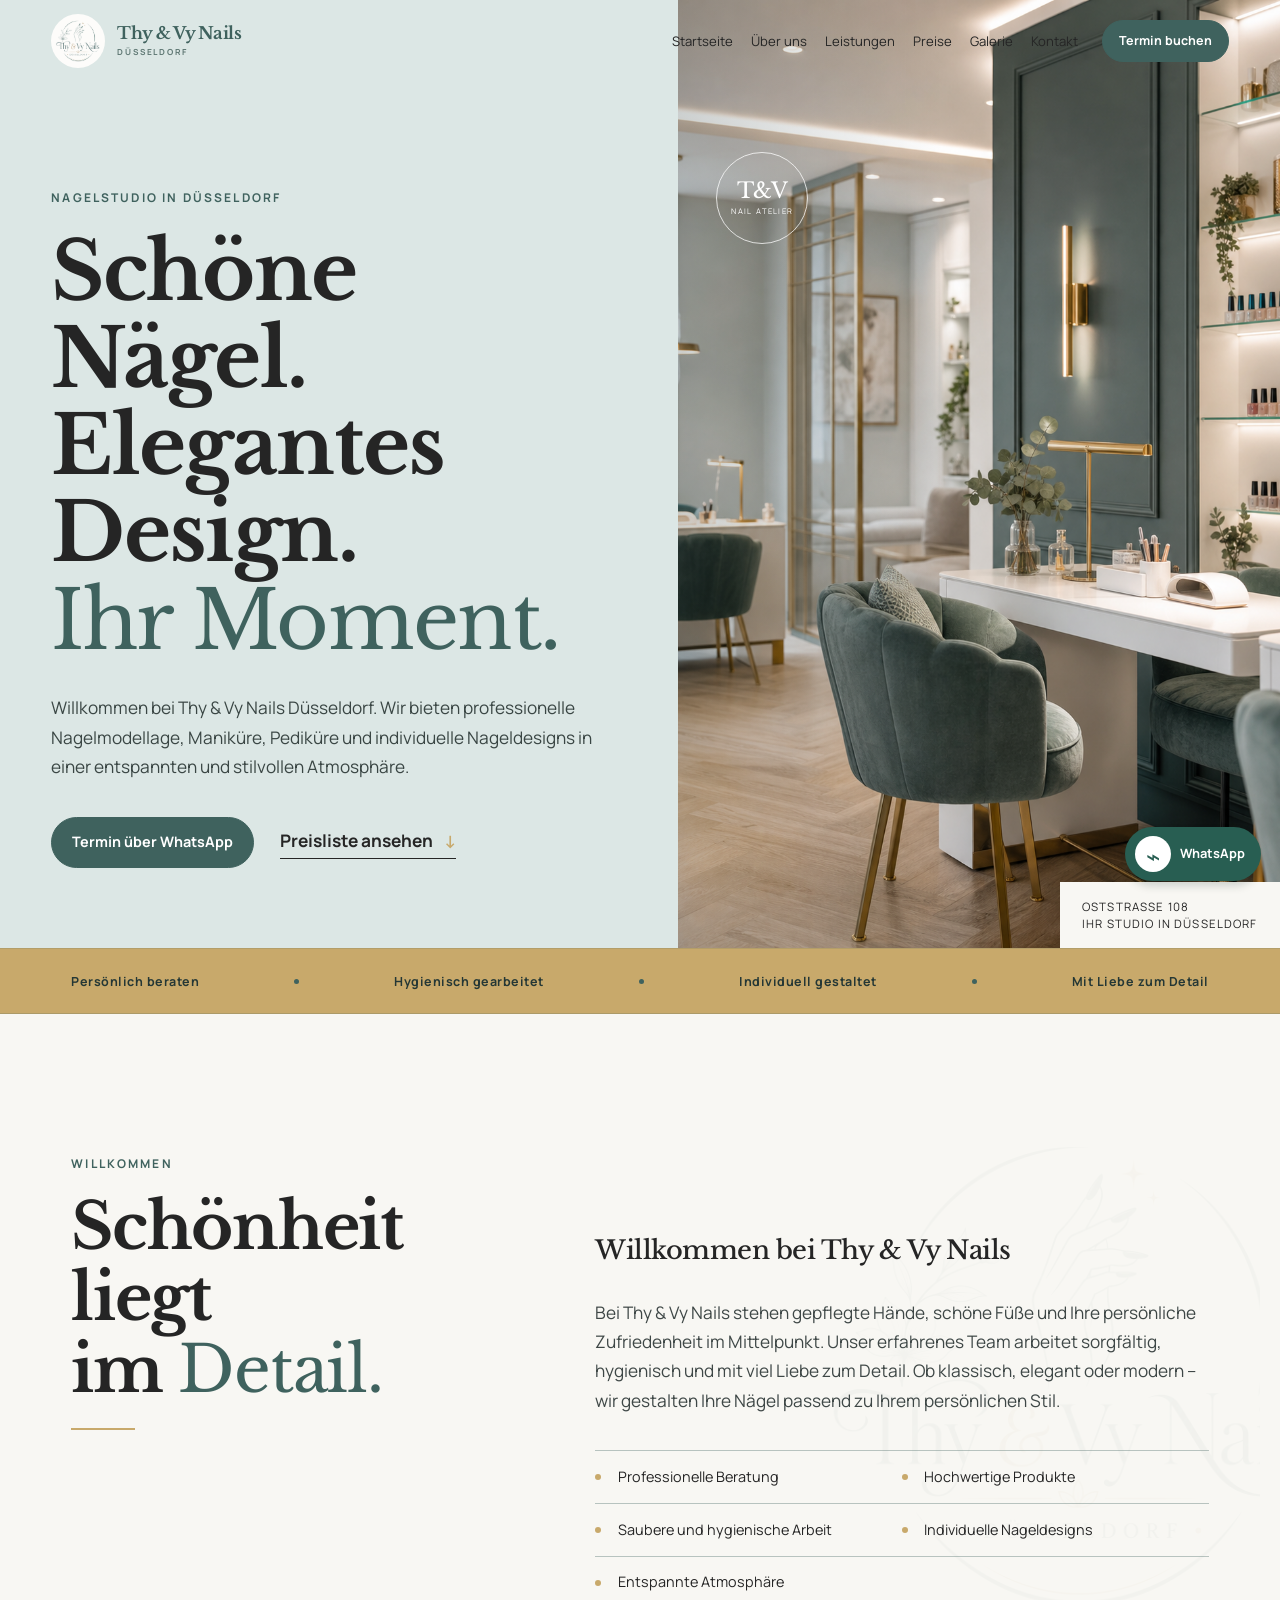
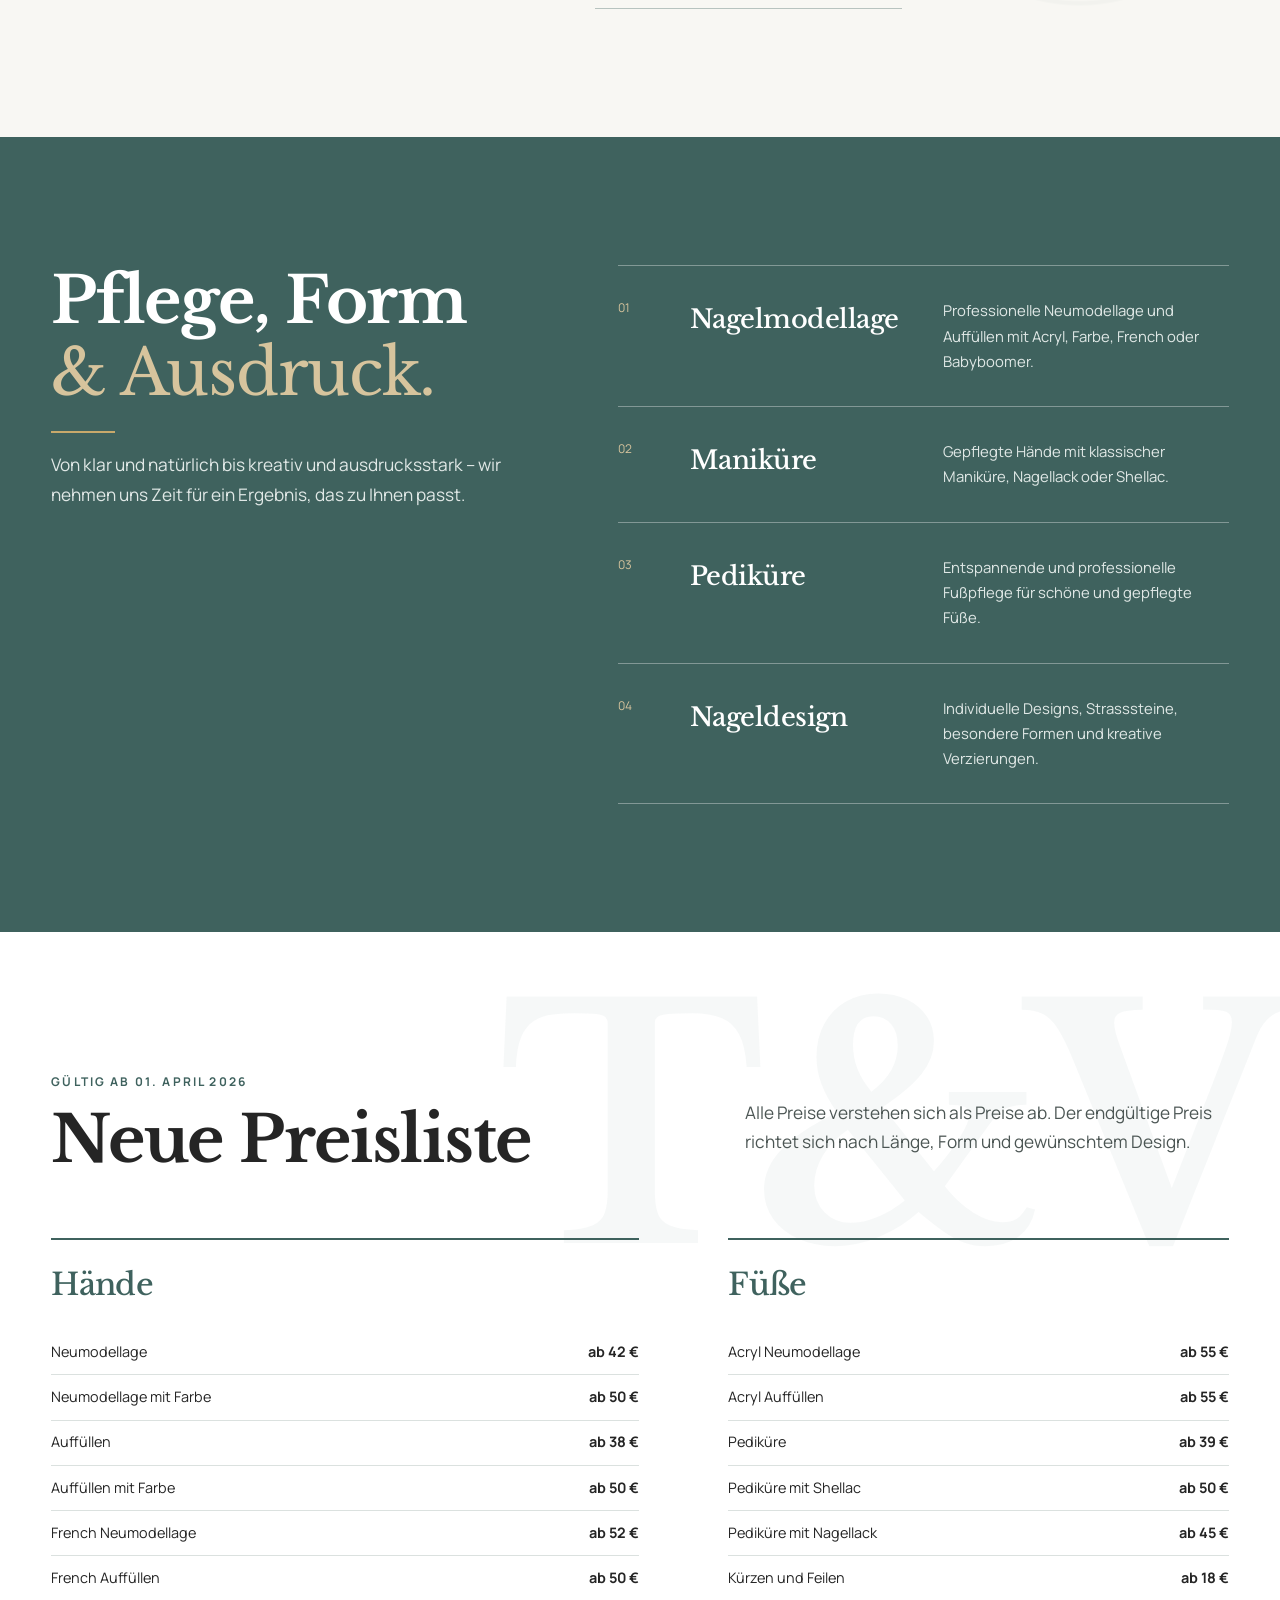
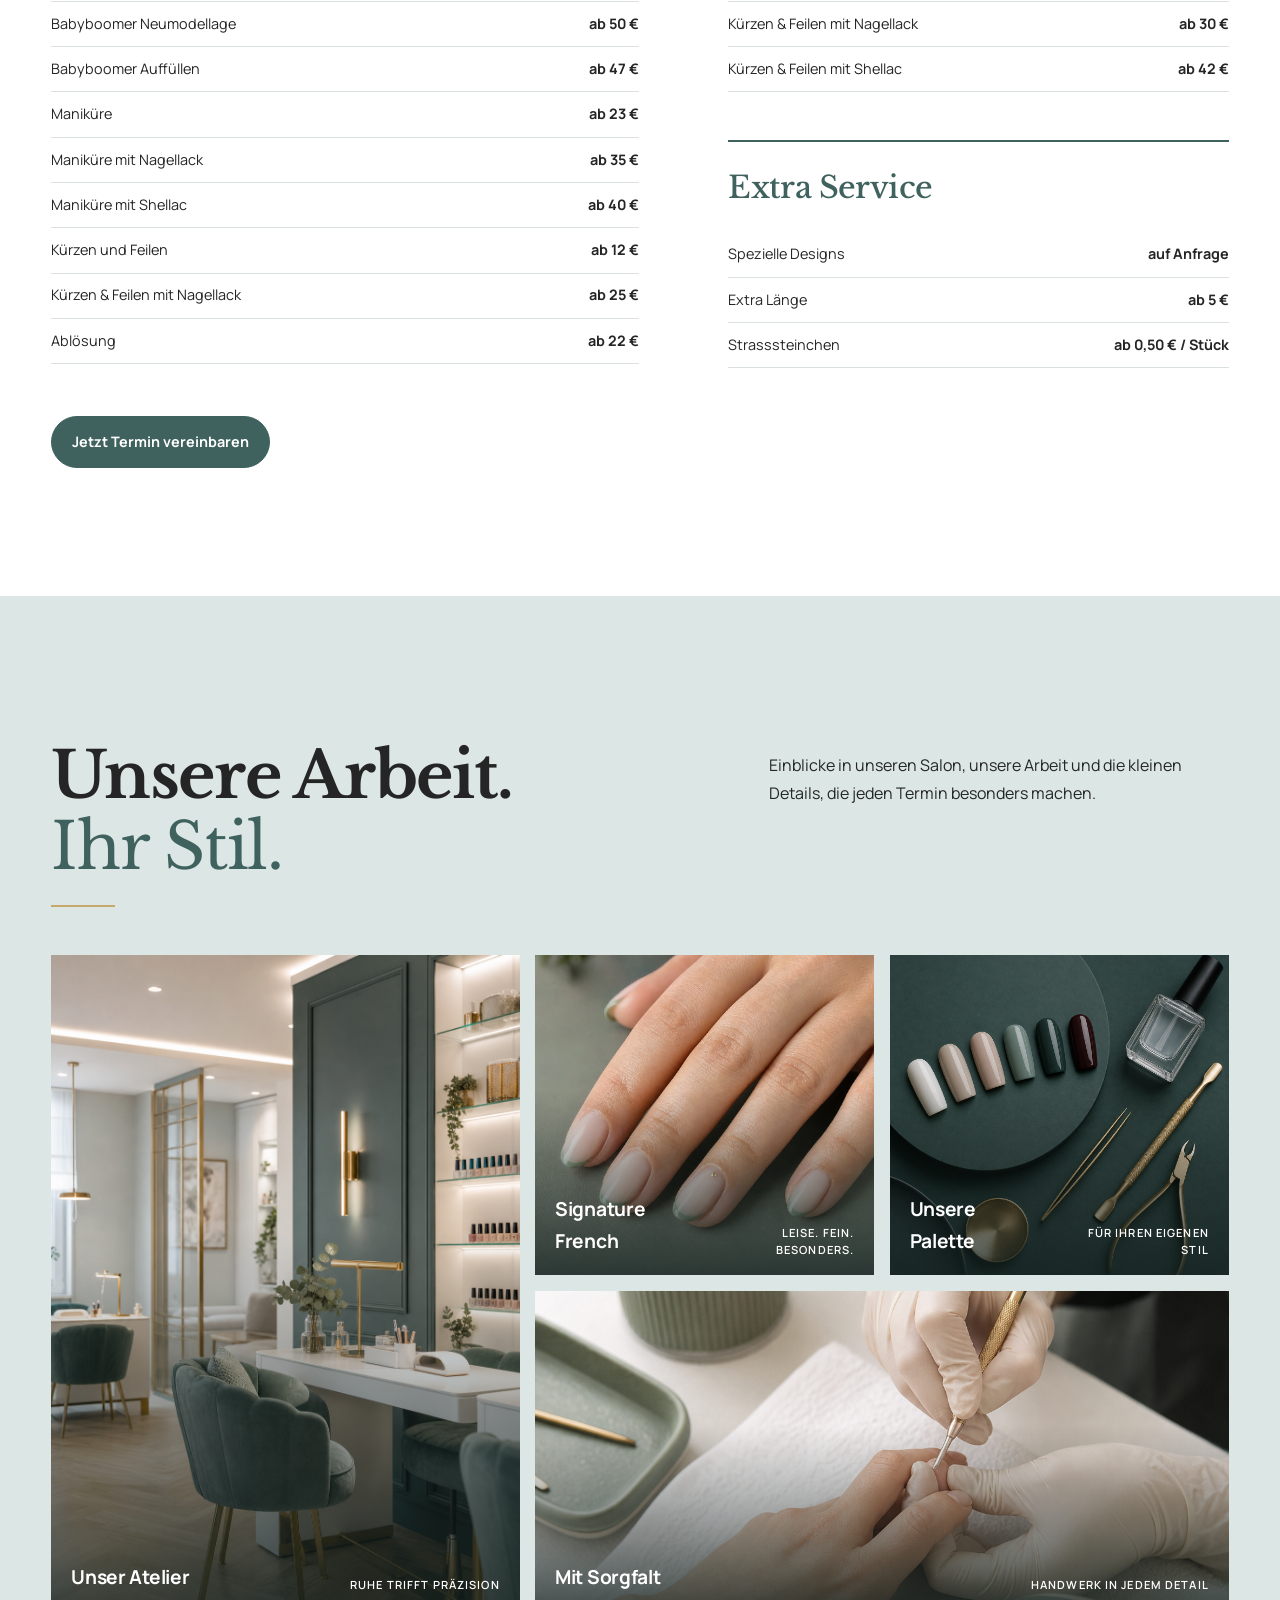
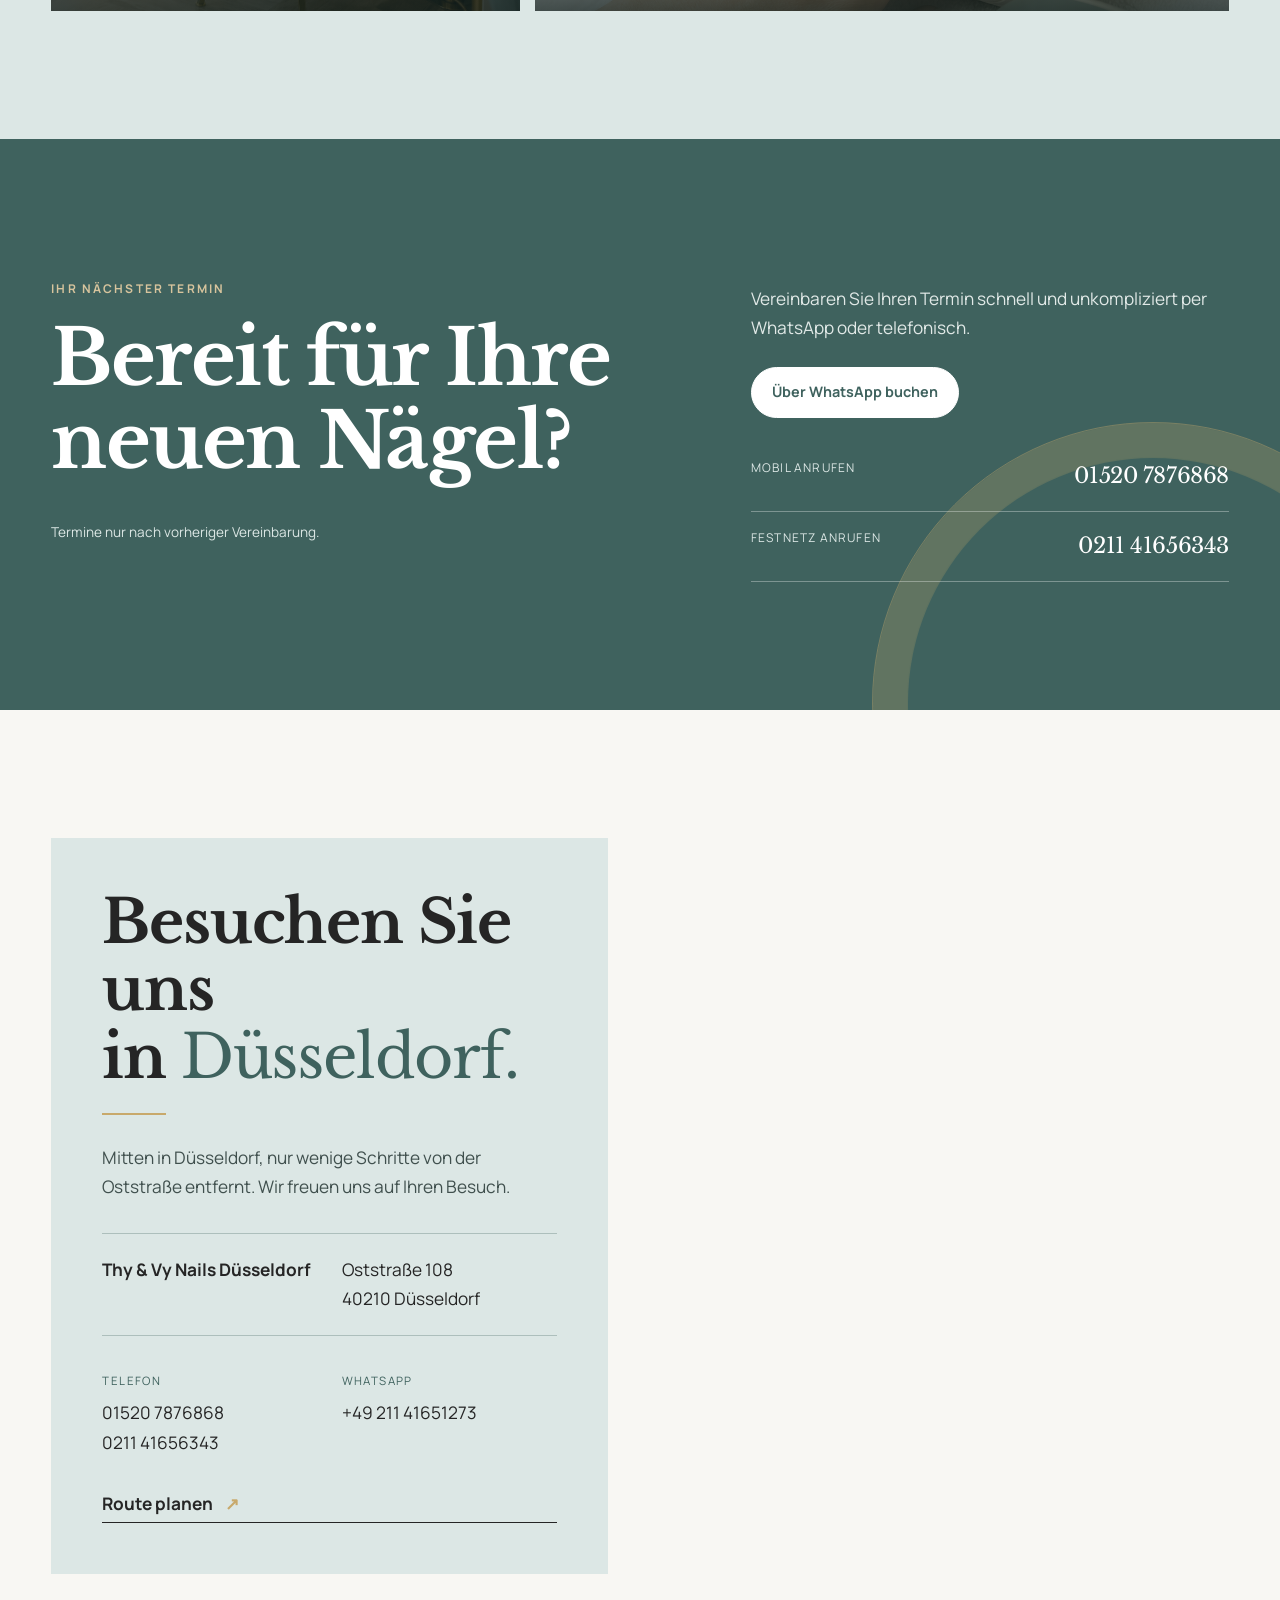
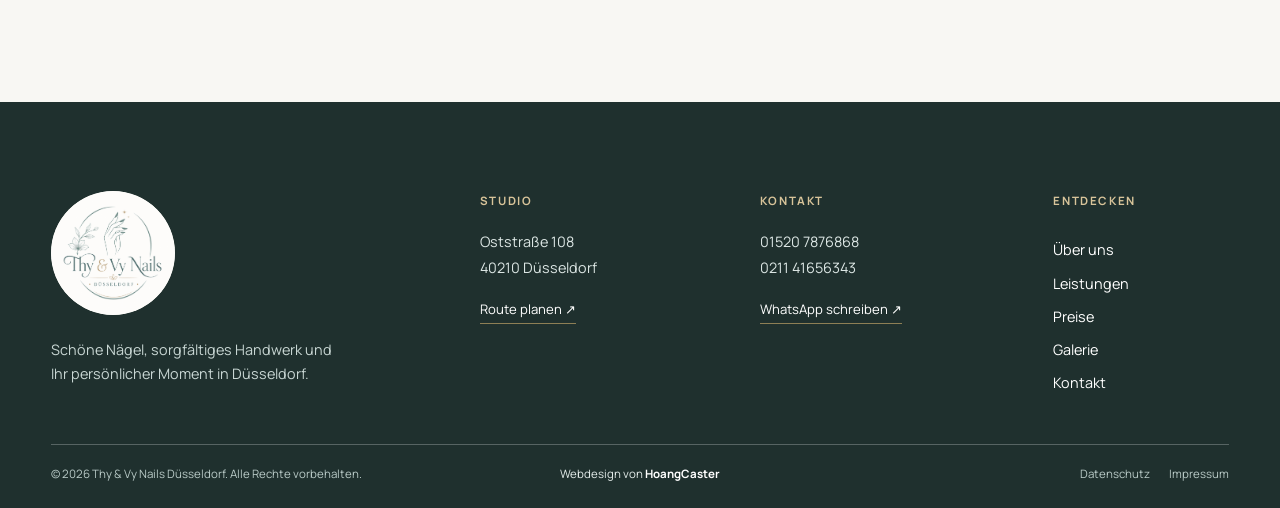
==== index.html @ 25260e06 "upload" ====
<!doctype html>
<html lang="de">
<head>
  <meta charset="utf-8">
  <meta name="viewport" content="width=device-width, initial-scale=1">
  <title>Thy &amp; Vy Nails Düsseldorf | Nagelstudio in Düsseldorf</title>
  <meta name="description" content="Professionelle Nagelmodellage, Maniküre, Pediküre und individuelles Nageldesign bei Thy & Vy Nails in Düsseldorf. Jetzt Termin vereinbaren.">
  <meta name="theme-color" content="#3F625E">
  <link rel="preconnect" href="https://fonts.googleapis.com">
  <link rel="preconnect" href="https://fonts.gstatic.com" crossorigin>
  <link rel="stylesheet" href="https://fonts.googleapis.com/css2?family=Libre+Baskerville:ital,wght@0,400;0,700;1,400&family=Manrope:wght@400;500;600;700&display=swap">
  <link rel="stylesheet" href="styles.css">
  <script src="script.js" defer></script>
</head>
<body>
  <a class="skip-link" href="#main">Zum Inhalt springen</a>
  <header class="site-header" id="site-header">
    <div class="nav-shell">
      <a class="brand-logo brand-logo-header" href="#startseite" aria-label="Thy und Vy Nails Startseite">
        <img src="logo.png" alt="Thy &amp; Vy Nails Düsseldorf">
        <span class="brand-lockup-copy"><b>Thy &amp; Vy Nails</b><small>Düsseldorf</small></span>
      </a>
      <nav class="desktop-nav" aria-label="Hauptnavigation">
        <a href="#startseite">Startseite</a><a href="#ueber-uns">Über uns</a><a href="#leistungen">Leistungen</a>
        <a href="#preise">Preise</a><a href="#galerie">Galerie</a><a href="#kontakt">Kontakt</a>
      </nav>
      <a class="button button-small header-cta" href="#termin">Termin buchen</a>
      <button class="menu-toggle" type="button" aria-label="Menü öffnen" aria-expanded="false" aria-controls="mobile-menu">
        <span></span><span></span>
      </button>
    </div>
    <nav class="mobile-menu" id="mobile-menu" aria-label="Mobile Navigation">
      <a href="#startseite">Startseite</a><a href="#ueber-uns">Über uns</a><a href="#leistungen">Leistungen</a>
      <a href="#preise">Preise</a><a href="#galerie">Galerie</a><a href="#kontakt">Kontakt</a>
      <a class="button" href="#termin">Termin buchen</a>
    </nav>
  </header>

  <main id="main">
    <section class="hero" id="startseite">
      <div class="hero-copy">
        <p class="hero-note">Nagelstudio in Düsseldorf</p>
        <h1>Schöne Nägel.<br>Elegantes Design.<br><em>Ihr Moment.</em></h1>
        <p class="hero-text">Willkommen bei Thy &amp; Vy Nails Düsseldorf. Wir bieten professionelle Nagelmodellage, Maniküre, Pediküre und individuelle Nageldesigns in einer entspannten und stilvollen Atmosphäre.</p>
        <div class="hero-actions">
          <a class="button" href="https://wa.me/4921141651273?text=Hallo%20Thy%20%26%20Vy%20Nails%2C%20ich%20m%C3%B6chte%20gerne%20einen%20Termin%20vereinbaren." target="_blank" rel="noopener">Termin über WhatsApp</a>
          <a class="text-link" href="#preise">Preisliste ansehen <span aria-hidden="true">↓</span></a>
        </div>
      </div>
      <div class="hero-visual" aria-label="Blick in den Empfangsbereich von Thy und Vy Nails">
        <img src="images/hero-salon.png" alt="Eleganter Salonbereich in Eukalyptusgrün und Champagnergold">
        <p class="image-caption"><span>Oststraße 108</span><span>Ihr Studio in Düsseldorf</span></p>
        <span class="hero-seal" aria-hidden="true">T&amp;V<small>Nail Atelier</small></span>
      </div>
    </section>

    <div class="brand-rail" aria-label="Unsere Qualitätsversprechen">
      <div><span>Persönlich beraten</span><i></i><span>Hygienisch gearbeitet</span><i></i><span>Individuell gestaltet</span><i></i><span>Mit Liebe zum Detail</span></div>
    </div>

    <section class="intro section" id="ueber-uns">
      <img class="intro-mark" src="logo.png" alt="" aria-hidden="true">
      <div class="section-heading reveal">
        <p>Willkommen</p>
        <h2>Schönheit liegt<br>im <em>Detail.</em></h2>
      </div>
      <div class="intro-content reveal">
        <h3>Willkommen bei Thy &amp; Vy Nails</h3>
        <p>Bei Thy &amp; Vy Nails stehen gepflegte Hände, schöne Füße und Ihre persönliche Zufriedenheit im Mittelpunkt. Unser erfahrenes Team arbeitet sorgfältig, hygienisch und mit viel Liebe zum Detail. Ob klassisch, elegant oder modern – wir gestalten Ihre Nägel passend zu Ihrem persönlichen Stil.</p>
        <ul class="benefit-list">
          <li>Professionelle Beratung</li><li>Hochwertige Produkte</li><li>Saubere und hygienische Arbeit</li>
          <li>Individuelle Nageldesigns</li><li>Entspannte Atmosphäre</li>
        </ul>
      </div>
    </section>

    <section class="services section" id="leistungen">
      <div class="services-lead reveal">
        <h2>Pflege, Form<br><em>&amp; Ausdruck.</em></h2>
        <p>Von klar und natürlich bis kreativ und ausdrucksstark – wir nehmen uns Zeit für ein Ergebnis, das zu Ihnen passt.</p>
      </div>
      <div class="service-list">
        <article class="service-row reveal"><span>01</span><h3>Nagelmodellage</h3><p>Professionelle Neumodellage und Auffüllen mit Acryl, Farbe, French oder Babyboomer.</p></article>
        <article class="service-row reveal"><span>02</span><h3>Maniküre</h3><p>Gepflegte Hände mit klassischer Maniküre, Nagellack oder Shellac.</p></article>
        <article class="service-row reveal"><span>03</span><h3>Pediküre</h3><p>Entspannende und professionelle Fußpflege für schöne und gepflegte Füße.</p></article>
        <article class="service-row reveal"><span>04</span><h3>Nageldesign</h3><p>Individuelle Designs, Strasssteine, besondere Formen und kreative Verzierungen.</p></article>
      </div>
    </section>

    <section class="pricing section" id="preise">
      <div class="pricing-head reveal">
        <div><p>Gültig ab 01. April 2026</p><h2>Neue Preisliste</h2></div>
        <p>Alle Preise verstehen sich als Preise ab. Der endgültige Preis richtet sich nach Länge, Form und gewünschtem Design.</p>
      </div>
      <div class="price-layout">
        <div class="price-group reveal">
          <h3>Hände</h3>
          <dl>
            <div><dt>Neumodellage</dt><dd>ab 42 €</dd></div><div><dt>Neumodellage mit Farbe</dt><dd>ab 50 €</dd></div>
            <div><dt>Auffüllen</dt><dd>ab 38 €</dd></div><div><dt>Auffüllen mit Farbe</dt><dd>ab 50 €</dd></div>
            <div><dt>French Neumodellage</dt><dd>ab 52 €</dd></div><div><dt>French Auffüllen</dt><dd>ab 50 €</dd></div>
            <div><dt>Babyboomer Neumodellage</dt><dd>ab 50 €</dd></div><div><dt>Babyboomer Auffüllen</dt><dd>ab 47 €</dd></div>
            <div><dt>Maniküre</dt><dd>ab 23 €</dd></div><div><dt>Maniküre mit Nagellack</dt><dd>ab 35 €</dd></div>
            <div><dt>Maniküre mit Shellac</dt><dd>ab 40 €</dd></div><div><dt>Kürzen und Feilen</dt><dd>ab 12 €</dd></div>
            <div><dt>Kürzen &amp; Feilen mit Nagellack</dt><dd>ab 25 €</dd></div><div><dt>Ablösung</dt><dd>ab 22 €</dd></div>
          </dl>
        </div>
        <div>
          <div class="price-group reveal">
            <h3>Füße</h3>
            <dl>
              <div><dt>Acryl Neumodellage</dt><dd>ab 55 €</dd></div><div><dt>Acryl Auffüllen</dt><dd>ab 55 €</dd></div>
              <div><dt>Pediküre</dt><dd>ab 39 €</dd></div><div><dt>Pediküre mit Shellac</dt><dd>ab 50 €</dd></div>
              <div><dt>Pediküre mit Nagellack</dt><dd>ab 45 €</dd></div><div><dt>Kürzen und Feilen</dt><dd>ab 18 €</dd></div>
              <div><dt>Kürzen &amp; Feilen mit Nagellack</dt><dd>ab 30 €</dd></div><div><dt>Kürzen &amp; Feilen mit Shellac</dt><dd>ab 42 €</dd></div>
            </dl>
          </div>
          <div class="price-group extra reveal">
            <h3>Extra Service</h3>
            <dl><div><dt>Spezielle Designs</dt><dd>auf Anfrage</dd></div><div><dt>Extra Länge</dt><dd>ab 5 €</dd></div><div><dt>Strasssteinchen</dt><dd>ab 0,50 € / Stück</dd></div></dl>
          </div>
        </div>
      </div>
      <a class="button pricing-button" href="#termin">Jetzt Termin vereinbaren</a>
    </section>

    <section class="gallery section" id="galerie">
      <div class="gallery-head reveal"><h2>Unsere Arbeit.<br><em>Ihr Stil.</em></h2><p>Einblicke in unseren Salon, unsere Arbeit und die kleinen Details, die jeden Termin besonders machen.</p></div>
      <div class="gallery-grid">
        <button class="gallery-item gallery-interior tall reveal" data-src="images/hero-salon.png"><img src="images/hero-salon.png" alt="Boutique-Interieur des Nagelstudios" loading="lazy"><span><b>Unser Atelier</b><small>Ruhe trifft Präzision</small></span></button>
        <button class="gallery-item gallery-detail reveal" data-src="images/nails-eucalyptus.png"><img src="images/nails-eucalyptus.png" alt="Milchige Maniküre mit feinen Eukalyptus-French-Spitzen" loading="lazy"><span><b>Signature French</b><small>Leise. Fein. Besonders.</small></span></button>
        <button class="gallery-item wide gallery-process reveal" data-src="images/manicure-process.png"><img src="images/manicure-process.png" alt="Professionelle und hygienische Maniküre im Studio" loading="lazy"><span><b>Mit Sorgfalt</b><small>Handwerk in jedem Detail</small></span></button>
        <button class="gallery-item gallery-still reveal" data-src="images/polish-still-life.png"><img src="images/polish-still-life.png" alt="Kuratierte Farbmuster und Manikürewerkzeuge in Eukalyptus und Gold" loading="lazy"><span><b>Unsere Palette</b><small>Für Ihren eigenen Stil</small></span></button>
      </div>
    </section>

    <section class="booking section" id="termin">
      <div class="booking-copy reveal"><p>Ihr nächster Termin</p><h2>Bereit für Ihre<br>neuen Nägel?</h2><span>Termine nur nach vorheriger Vereinbarung.</span></div>
      <div class="booking-actions reveal">
        <p>Vereinbaren Sie Ihren Termin schnell und unkompliziert per WhatsApp oder telefonisch.</p>
        <a class="button button-light" href="https://wa.me/4921141651273?text=Hallo%20Thy%20%26%20Vy%20Nails%2C%20ich%20m%C3%B6chte%20gerne%20einen%20Termin%20vereinbaren." target="_blank" rel="noopener">Über WhatsApp buchen</a>
        <a class="booking-phone" href="tel:+4915207876868"><span>Mobil anrufen</span>01520 7876868</a>
        <a class="booking-phone" href="tel:+4921141656343"><span>Festnetz anrufen</span>0211 41656343</a>
      </div>
    </section>

    <section class="contact section" id="kontakt">
      <div class="contact-info reveal">
        <h2>Besuchen Sie uns<br>in <em>Düsseldorf.</em></h2>
        <p class="contact-intro">Mitten in Düsseldorf, nur wenige Schritte von der Oststraße entfernt. Wir freuen uns auf Ihren Besuch.</p>
        <address>
          <strong>Thy &amp; Vy Nails Düsseldorf</strong>
          <a href="https://www.google.com/maps/search/?api=1&amp;query=Oststra%C3%9Fe+108%2C+40210+D%C3%BCsseldorf" target="_blank" rel="noopener">Oststraße 108<br>40210 Düsseldorf</a>
        </address>
        <div class="contact-lines">
          <p><span>Telefon</span><a href="tel:+4915207876868">01520 7876868</a><a href="tel:+4921141656343">0211 41656343</a></p>
          <p><span>WhatsApp</span><a href="https://wa.me/4921141651273" target="_blank" rel="noopener">+49 211 41651273</a></p>
        </div>
        <a class="text-link" href="https://www.google.com/maps/dir/?api=1&amp;destination=Oststra%C3%9Fe+108%2C+40210+D%C3%BCsseldorf" target="_blank" rel="noopener">Route planen <span aria-hidden="true">↗</span></a>
      </div>
      <div class="map reveal">
        <iframe title="Google Maps – Thy &amp; Vy Nails Düsseldorf" src="https://www.google.com/maps?q=Oststra%C3%9Fe%20108%2C%2040210%20D%C3%BCsseldorf&amp;output=embed" loading="lazy" referrerpolicy="no-referrer-when-downgrade"></iframe>
      </div>
    </section>
  </main>

  <footer>
    <div class="footer-main">
      <div class="footer-brand">
        <a class="brand-logo brand-logo-footer" href="#startseite" aria-label="Thy und Vy Nails Startseite"><img src="logo.png" alt="Thy &amp; Vy Nails Düsseldorf"></a>
        <p>Schöne Nägel, sorgfältiges Handwerk und Ihr persönlicher Moment in Düsseldorf.</p>
      </div>
      <div class="footer-block">
        <h3>Studio</h3>
        <p><a href="https://www.google.com/maps/search/?api=1&amp;query=Oststra%C3%9Fe+108%2C+40210+D%C3%BCsseldorf" target="_blank" rel="noopener">Oststraße 108<br>40210 Düsseldorf</a></p>
        <a class="footer-inline-link" href="https://www.google.com/maps/dir/?api=1&amp;destination=Oststra%C3%9Fe+108%2C+40210+D%C3%BCsseldorf" target="_blank" rel="noopener">Route planen ↗</a>
      </div>
      <div class="footer-block">
        <h3>Kontakt</h3>
        <p><a href="tel:+4915207876868">01520 7876868</a><br><a href="tel:+4921141656343">0211 41656343</a></p>
        <a class="footer-inline-link" href="https://wa.me/4921141651273" target="_blank" rel="noopener">WhatsApp schreiben ↗</a>
      </div>
      <nav class="footer-block" aria-label="Fußnavigation"><h3>Entdecken</h3><a href="#ueber-uns">Über uns</a><a href="#leistungen">Leistungen</a><a href="#preise">Preise</a><a href="#galerie">Galerie</a><a href="#kontakt">Kontakt</a></nav>
    </div>
    <div class="footer-legal">
      <p>© 2026 Thy &amp; Vy Nails Düsseldorf. Alle Rechte vorbehalten.</p>
      <p class="footer-credit">Webdesign von <strong>HoangCaster</strong></p>
      <p><a href="datenschutz.html">Datenschutz</a><a href="impressum.html">Impressum</a></p>
    </div>
  </footer>

  <a class="whatsapp-float" href="https://wa.me/4921141651273?text=Hallo%20Thy%20%26%20Vy%20Nails%2C%20ich%20m%C3%B6chte%20gerne%20einen%20Termin%20vereinbaren." target="_blank" rel="noopener" aria-label="Termin über WhatsApp vereinbaren">
    <span aria-hidden="true">⌁</span><b>WhatsApp</b>
  </a>
  <dialog class="lightbox" aria-label="Galeriebild">
    <button class="lightbox-close" type="button" aria-label="Galerie schließen">×</button>
    <div class="lightbox-frame"><img src="images/hero-salon.png" alt="Vergrößerte Galerieansicht"></div>
  </dialog>
</body>
</html>
---- styles.css ----
:root{--green:#6f8f8b;--deep:#3f625e;--pale:#dce7e5;--canvas:#f8f7f3;--ink:#252525;--gold:#c8a96b;--white:#fff;--serif:"Libre Baskerville",Georgia,serif;--sans:"Manrope",Arial,sans-serif;--max:1240px;--pad:clamp(1.25rem,4vw,4rem);--section:clamp(5rem,10vw,9rem);--ease:cubic-bezier(.22,1,.36,1)}
*{box-sizing:border-box}html{scroll-behavior:smooth;scroll-padding-top:92px}body{margin:0;background:var(--canvas);color:var(--ink);font-family:var(--sans);font-size:clamp(1rem,.3vw + .92rem,1.08rem);line-height:1.7}body.menu-open{overflow:hidden}a{color:inherit;text-decoration:none}img{display:block;max-width:100%}button{font:inherit;color:inherit}.skip-link{position:fixed;top:.5rem;left:.5rem;z-index:100;background:var(--ink);color:#fff;padding:.75rem 1rem;transform:translateY(-150%)}.skip-link:focus{transform:none}.site-header{position:fixed;inset:0 0 auto;z-index:30;transition:background .3s var(--ease),box-shadow .3s}.site-header.scrolled,.site-header.open{background:rgba(248,247,243,.96);box-shadow:0 4px 8px rgba(37,37,37,.07)}.nav-shell{height:82px;max-width:calc(var(--max) + var(--pad)*2);margin:auto;padding:0 var(--pad);display:flex;align-items:center;gap:1.5rem}.wordmark{display:inline-flex;flex-direction:column;line-height:1;min-width:max-content}.wordmark span{font-family:var(--serif);font-size:1.45rem;font-weight:500;letter-spacing:-.03em}.wordmark small{text-align:center;margin-top:.35rem;text-transform:uppercase;letter-spacing:.24em;font-size:.54rem}.desktop-nav{margin-left:auto;display:flex;align-items:center;gap:clamp(.8rem,1.4vw,1.5rem);font-size:.82rem}.desktop-nav a{position:relative}.desktop-nav a:after{content:"";position:absolute;left:0;right:100%;bottom:-.35rem;height:1px;background:var(--deep);transition:right .3s var(--ease)}.desktop-nav a:hover:after,.desktop-nav a:focus-visible:after{right:0}.button{min-height:48px;padding:.78rem 1.25rem;display:inline-flex;align-items:center;justify-content:center;border:1px solid var(--deep);border-radius:999px;background:var(--deep);color:#fff;font-weight:700;font-size:.9rem;transition:transform .25s var(--ease),background .25s,color .25s}.button:hover{transform:translateY(-2px);background:#31504d}.button-small{min-height:42px;padding:.58rem 1rem;font-size:.78rem}.menu-toggle,.mobile-menu{display:none}.hero{min-height:100dvh;display:grid;grid-template-columns:minmax(0,1.02fr) minmax(380px,.98fr);padding-left:max(var(--pad),calc((100vw - var(--max))/2));background:var(--pale)}.hero-copy{padding:clamp(8rem,14vw,11rem) var(--pad) 5rem 0;align-self:center}.hero-note,.section-heading>p,.pricing-head>div>p,.booking-copy>p{font-size:.75rem;text-transform:uppercase;letter-spacing:.18em;font-weight:700;color:var(--deep)}h1,h2{font-family:var(--serif);font-weight:500;line-height:.98;letter-spacing:-.035em;text-wrap:balance}h1{font-size:clamp(3.1rem,6.3vw,5.8rem);margin:1.3rem 0 1.8rem}em{color:var(--deep);font-weight:400}.hero-text{max-width:58ch;color:#3a4644}.hero-actions{display:flex;align-items:center;gap:1.6rem;margin-top:2.2rem;flex-wrap:wrap}.text-link{display:inline-flex;align-items:center;gap:.7rem;font-weight:700;border-bottom:1px solid currentColor;padding-bottom:.2rem}.text-link span{color:var(--gold)}.hero-visual{position:relative;overflow:hidden;min-height:100dvh;background:var(--green)}.hero-visual>img{position:absolute;width:100%;height:205%;top:-50%;object-fit:cover;object-position:50% 51%}.hero-visual:after{content:"";position:absolute;inset:0;background:linear-gradient(90deg,rgba(63,98,94,.16),transparent 40%)}.image-caption{position:absolute;z-index:2;right:0;bottom:0;margin:0;background:var(--canvas);padding:1rem 1.4rem;font-size:.72rem;line-height:1.5;text-transform:uppercase;letter-spacing:.1em}.image-caption span{display:block}.section{padding:var(--section) var(--pad)}.intro,.services,.pricing>*,.gallery>*,.contact>*{max-width:var(--max);margin-left:auto;margin-right:auto}.intro{display:grid;grid-template-columns:.8fr 1.2fr;gap:clamp(3rem,9vw,9rem)}.section-heading h2,.services h2,.gallery h2,.contact h2{font-size:clamp(2.6rem,5vw,4.8rem);margin:1rem 0 0}.intro-content{padding-top:3.8rem;max-width:670px}.intro-content h3{font-family:var(--serif);font-weight:500;font-size:1.6rem}.intro-content>p{max-width:62ch;color:#3e4746}.benefit-list{list-style:none;padding:0;margin:2.2rem 0 0;display:grid;grid-template-columns:1fr 1fr;border-top:1px solid rgba(63,98,94,.35)}.benefit-list li{padding:.85rem .5rem .85rem 1.4rem;border-bottom:1px solid rgba(63,98,94,.35);position:relative;font-size:.9rem}.benefit-list li:before{content:"";width:6px;height:6px;border-radius:50%;background:var(--gold);position:absolute;left:0;top:1.45rem}.services{max-width:none;background:var(--deep);color:#fff;display:grid;grid-template-columns:.85fr 1.15fr;gap:clamp(3rem,9vw,10rem);padding-left:max(var(--pad),calc((100vw - var(--max))/2));padding-right:max(var(--pad),calc((100vw - var(--max))/2))}.services-lead{position:sticky;top:130px;align-self:start}.services h2{margin-top:0}.services h2 em{color:#d7c49d}.services-lead p{max-width:42ch;color:#e0e8e6}.service-list{border-top:1px solid rgba(255,255,255,.35)}.service-row{display:grid;grid-template-columns:3rem .8fr 1fr;gap:1.5rem;padding:2rem 0;border-bottom:1px solid rgba(255,255,255,.35);align-items:start}.service-row>span{color:#d7c49d;font-size:.75rem}.service-row h3{font-family:var(--serif);font-weight:500;font-size:1.6rem;margin:0}.service-row p{margin:0;color:#e0e8e6;font-size:.93rem}.pricing{background:#fff}.pricing-head{display:grid;grid-template-columns:1fr .75fr;gap:3rem;align-items:end;margin-bottom:4rem}.pricing-head h2{font-size:clamp(2.6rem,5vw,4.8rem);margin:.5rem 0 0}.pricing-head>p{color:#4c5654;max-width:54ch}.price-layout{display:grid;grid-template-columns:1.08fr .92fr;gap:clamp(2rem,7vw,7rem)}.price-group{border-top:2px solid var(--deep);padding-top:1rem}.price-group h3{font-family:var(--serif);font-size:1.9rem;font-weight:500;margin:.2rem 0 1.2rem;color:var(--deep)}.price-group dl{margin:0}.price-group dl div{display:flex;justify-content:space-between;gap:1rem;padding:.62rem 0;border-bottom:1px solid #dbe1df}.price-group dt{font-size:.9rem}.price-group dd{margin:0;white-space:nowrap;font-weight:700;font-size:.9rem}.price-group.extra{margin-top:3rem}.pricing-button{margin-top:3rem}.gallery{background:var(--pale)}.gallery-head{display:flex;justify-content:space-between;gap:2rem;align-items:end;margin-bottom:3rem}.gallery-head p{max-width:46ch}.gallery-grid{display:grid;grid-template-columns:1.2fr .8fr .8fr;grid-template-rows:340px 300px;gap:1rem}.gallery-item{border:0;padding:0;overflow:hidden;background:var(--green);cursor:zoom-in}.gallery-item img{width:100%;height:100%;object-fit:cover;transition:transform .7s var(--ease)}.gallery-item:hover img{transform:scale(1.035)}.gallery-item.tall{grid-row:span 2}.gallery-item.wide{grid-column:span 2}.gallery-item.salon-photo img{height:205%;transform:translateY(-50%);object-position:50% 51%}.gallery-item.salon-photo:hover img{transform:translateY(-50%) scale(1.035)}.booking{max-width:none;background:var(--deep);color:#fff;display:grid;grid-template-columns:1.1fr .9fr;gap:clamp(3rem,9vw,10rem);padding-left:max(var(--pad),calc((100vw - var(--max))/2));padding-right:max(var(--pad),calc((100vw - var(--max))/2))}.booking h2{font-size:clamp(3rem,6vw,5.8rem);margin:1.2rem 0 2rem}.booking-copy>p{color:#d7c49d}.booking-copy>span{font-size:.85rem;color:#dce7e5}.booking-actions{align-self:center;display:flex;flex-direction:column;align-items:flex-start}.booking-actions>p{max-width:44ch;margin-bottom:1.5rem;color:#e1e9e7}.button-light{background:#fff;color:var(--deep);border-color:#fff;margin-bottom:1.5rem}.button-light:hover{background:var(--pale)}.booking-phone{width:100%;display:flex;justify-content:space-between;padding:1rem 0;border-bottom:1px solid rgba(255,255,255,.32);font-family:var(--serif);font-size:1.35rem}.booking-phone span{font-family:var(--sans);font-size:.75rem;text-transform:uppercase;letter-spacing:.1em;color:#dce7e5}.contact{display:grid;grid-template-columns:.85fr 1.15fr;gap:clamp(3rem,7vw,7rem);background:var(--canvas)}.contact-info address{font-style:normal;margin:2.5rem 0}.contact-info address strong,.contact-info address a{display:block}.contact-info address a{margin-top:.7rem}.contact-lines{display:grid;grid-template-columns:1fr 1fr;gap:1.5rem;margin:2rem 0}.contact-lines p{display:flex;flex-direction:column;margin:0}.contact-lines span{font-size:.72rem;text-transform:uppercase;letter-spacing:.12em;color:var(--deep);margin-bottom:.5rem}.map{min-height:580px}.map iframe{width:100%;height:100%;border:0;filter:saturate(.65) contrast(.95)}footer{background:#1f302e;color:#fff;padding:4rem var(--pad) 1.5rem}.footer-main,.footer-legal{max-width:var(--max);margin:auto}.footer-main{display:grid;grid-template-columns:1.3fr .8fr .8fr .7fr;gap:2rem;align-items:start}.footer-main p{margin:0;color:#dbe5e3;font-size:.9rem}.footer-main nav{display:flex;flex-direction:column;gap:.4rem;font-size:.9rem}.footer-legal{margin-top:4rem;padding-top:1.2rem;border-top:1px solid rgba(255,255,255,.25);display:flex;justify-content:space-between;gap:1rem;font-size:.72rem;color:#b9cac7}.footer-legal p{margin:0}.footer-legal a{margin-left:1.2rem}.whatsapp-float{position:fixed;right:1.2rem;bottom:1.2rem;z-index:20;min-height:50px;padding:.55rem 1rem .55rem .65rem;border-radius:999px;background:#285e52;color:white;display:flex;align-items:center;gap:.55rem;box-shadow:0 5px 8px rgba(18,46,40,.18);font-size:.8rem}.whatsapp-float span{width:36px;height:36px;background:white;color:#285e52;border-radius:50%;display:grid;place-items:center;font-size:1.5rem}.lightbox{width:min(92vw,1100px);height:min(88vh,800px);padding:0;border:0;background:#13201f}.lightbox::backdrop{background:rgba(20,30,29,.88)}.lightbox-frame{width:100%;height:100%;overflow:hidden}.lightbox img{width:100%;height:100%;object-fit:contain}.lightbox img.salon-expanded{height:205%;transform:translateY(-50%);object-position:center}.lightbox-close{position:absolute;right:.8rem;top:.8rem;z-index:2;width:44px;height:44px;border-radius:50%;border:0;background:#fff;cursor:pointer;font-size:1.6rem}.reveal{transition:transform .7s var(--ease),opacity .7s var(--ease)}.js .reveal:not(.in-view){opacity:.01;transform:translateY(24px)}:focus-visible{outline:3px solid var(--gold);outline-offset:4px}
@media(max-width:980px){.desktop-nav,.header-cta{display:none}.menu-toggle{display:grid;margin-left:auto;width:46px;height:46px;border:0;background:transparent;place-content:center;gap:6px}.menu-toggle span{width:25px;height:1px;background:var(--ink);transition:.3s}.site-header.open .menu-toggle span:first-child{transform:translateY(3.5px) rotate(45deg)}.site-header.open .menu-toggle span:last-child{transform:translateY(-3.5px) rotate(-45deg)}.mobile-menu{display:flex;position:fixed;inset:82px 0 auto;background:var(--canvas);padding:1rem var(--pad) 2rem;flex-direction:column;transform:translateY(-130%);transition:transform .4s var(--ease);z-index:-1}.site-header.open .mobile-menu{transform:none}.mobile-menu>a:not(.button){padding:.75rem 0;border-bottom:1px solid #d6dfdd}.mobile-menu .button{margin-top:1rem}.hero{grid-template-columns:1fr;padding-left:var(--pad);padding-right:var(--pad);padding-bottom:var(--pad)}.hero-copy{padding:8.5rem 0 3rem}.hero-visual{min-height:56vh}.intro,.services,.booking,.contact{grid-template-columns:1fr}.services-lead{position:static}.pricing-head{grid-template-columns:1fr}.gallery-grid{grid-template-columns:1fr 1fr;grid-template-rows:380px 260px}.gallery-item.wide{grid-column:auto}.gallery-item.tall{grid-row:span 2}.contact-info{padding-bottom:0}.map{min-height:450px}.footer-main{grid-template-columns:1fr 1fr}.price-layout{gap:3rem}}
@media(max-width:680px){.nav-shell{height:72px}.mobile-menu{inset:72px 0 auto}.hero-actions{align-items:flex-start;flex-direction:column}.hero-visual{min-height:460px}.hero-visual>img{height:205%;top:-50%}.intro-content{padding-top:0}.benefit-list{grid-template-columns:1fr}.service-row{grid-template-columns:2rem 1fr;gap:.8rem}.service-row p{grid-column:2}.price-layout{grid-template-columns:1fr}.pricing-head{margin-bottom:2.5rem}.gallery-head{display:block}.gallery-grid{grid-template-columns:1fr;grid-template-rows:none}.gallery-item,.gallery-item.tall,.gallery-item.wide{height:320px;grid-row:auto;grid-column:auto}.gallery-item.salon-photo{height:440px}.booking-phone{font-size:1.15rem}.contact-lines{grid-template-columns:1fr}.map{min-height:350px}.footer-main{grid-template-columns:1fr}.footer-legal{display:block}.footer-legal p+ p{margin-top:.6rem}.footer-legal a{margin:0 1.2rem 0 0}.whatsapp-float b{display:none}.whatsapp-float{padding:.45rem}.gallery{overflow:hidden}}
@media(prefers-reduced-motion:reduce){html{scroll-behavior:auto}*,*:before,*:after{animation-duration:.01ms!important;transition-duration:.01ms!important}.js .reveal:not(.in-view){opacity:1;transform:none}}

/* Custom quiet-couture image direction */
.hero-visual>img{inset:0;top:0;width:100%;height:100%;object-fit:cover;object-position:52% center}
.hero-visual:after{background:linear-gradient(90deg,rgba(31,48,46,.22),transparent 44%)}
.hero-seal{position:absolute;z-index:2;top:16%;left:clamp(1rem,3vw,2.4rem);width:92px;height:92px;border:1px solid rgba(255,255,255,.75);border-radius:50%;display:grid;place-content:center;text-align:center;color:#fff;font-family:var(--serif);font-size:1.35rem;line-height:1}
.hero-seal small{display:block;margin-top:.42rem;font-family:var(--sans);font-size:.48rem;letter-spacing:.16em;text-transform:uppercase}
.gallery-item{position:relative;text-align:left}
.gallery-item:after{content:"";position:absolute;inset:42% 0 0;background:linear-gradient(transparent,rgba(20,34,32,.8));pointer-events:none}
.gallery-item img{transition:transform .7s var(--ease),filter .7s var(--ease)}
.gallery-item>span{position:absolute;z-index:2;left:1.25rem;right:1.25rem;bottom:1.1rem;color:#fff;display:flex;justify-content:space-between;gap:1rem;align-items:end}
.gallery-item>span b{font-family:var(--serif);font-size:clamp(1.15rem,2vw,1.6rem);font-weight:500}
.gallery-item>span small{font-size:.65rem;text-transform:uppercase;letter-spacing:.1em;text-align:right}
.gallery-item:hover img{transform:scale(1.045);filter:saturate(1.06)}
.gallery-interior img{height:100%;transform:none;object-position:58% center}
.gallery-interior:hover img{transform:scale(1.045)}
.gallery-detail img{object-position:60% center}
.gallery-process img{object-position:center 54%}
.lightbox img{height:100%;transform:none;object-position:center}
.wordmark span,h1,h2,.intro-content h3,.service-row h3,.price-group h3,.booking-phone,.gallery-item>span b{letter-spacing:-.02em}
h1,h2{font-weight:700;line-height:1.08}
em{font-style:normal;font-weight:400}
.section-heading h2,.services h2,.gallery h2,.contact h2{line-height:1.12}
.gallery-head{align-items:start}
.gallery-head h2{max-width:10ch}
.gallery-head>p{padding-top:.7rem;font-size:1rem;line-height:1.75}
.gallery-grid{grid-template-columns:1.16fr .84fr .84fr;grid-template-rows:320px 320px;grid-template-areas:"interior detail still" "interior process process";gap:clamp(.75rem,1.2vw,1rem)}
.gallery-interior{grid-area:interior}
.gallery-detail{grid-area:detail}
.gallery-process{grid-area:process}
.gallery-still{grid-area:still}
.gallery-item.tall,.gallery-item.wide{grid-column:auto;grid-row:auto}
/* Keep explicit placement after clearing legacy span rules. */
.gallery-item.gallery-interior{grid-area:interior}
.gallery-item.gallery-detail{grid-area:detail}
.gallery-item.gallery-process{grid-area:process}
.gallery-item.gallery-still{grid-area:still}
.gallery-item>span b{font-family:var(--sans);font-size:clamp(1rem,1.5vw,1.25rem);font-weight:700;letter-spacing:-.015em}
.gallery-item>span small{font-size:.7rem;font-weight:600;line-height:1.45}
.footer-legal{display:grid;grid-template-columns:1fr auto 1fr;align-items:center}
.footer-legal>p:last-child{text-align:right}
.footer-credit{color:#e4ecea;text-align:center}
.footer-credit strong{color:#fff;font-weight:700}
@media(max-width:980px){
  .gallery-grid{grid-template-columns:1fr 1fr;grid-template-rows:360px 300px 280px;grid-template-areas:"interior detail" "interior still" "process process"}
}
@media(max-width:680px){
  .hero-visual{min-height:520px}
  .hero-visual>img{height:100%;top:0;object-position:58% center}
  .hero-seal{top:1.25rem;left:1.25rem;width:78px;height:78px}
  .gallery-item.gallery-interior{height:460px}
  .gallery-item>span{display:block}
  .gallery-item>span small{display:block;text-align:left;margin-top:.2rem}
  .gallery-grid{display:grid;grid-template-columns:1fr;grid-template-rows:none;grid-template-areas:"interior" "detail" "process" "still"}
  .footer-legal{display:block}
  .footer-credit{text-align:left}
}

/* Distinctive boutique atelier layer */
.brand-logo{display:block;overflow:hidden;position:relative;isolation:isolate}
.brand-logo img{max-width:none;mix-blend-mode:multiply}
.brand-logo-header{width:178px;height:64px;margin-right:auto}
.brand-logo-header img{position:absolute;width:206px;left:-14px;top:-73px}
.brand-logo-footer{width:176px;height:176px;margin-top:-2rem;border-radius:50%;background:var(--canvas)}
.brand-logo-footer img{position:absolute;width:176px;inset:0}
.brand-rail{overflow:hidden;background:var(--gold);color:#243735;border-top:1px solid rgba(63,98,94,.15);border-bottom:1px solid rgba(63,98,94,.2)}
.brand-rail>div{max-width:var(--max);min-height:64px;margin:auto;padding:0 var(--pad);display:flex;align-items:center;justify-content:space-between;gap:clamp(1rem,3vw,3rem);font-size:.78rem;font-weight:700;letter-spacing:.04em}
.brand-rail i{width:5px;height:5px;flex:0 0 5px;border-radius:50%;background:var(--deep)}
.intro{position:relative;isolation:isolate;overflow:hidden}
.intro-mark{position:absolute;z-index:-1;width:min(48vw,620px);right:-10%;top:50%;transform:translateY(-50%);opacity:.045;mix-blend-mode:multiply;pointer-events:none}
.section-heading h2:after,.services-lead h2:after,.gallery-head h2:after,.contact-info h2:after{content:"";display:block;width:64px;height:2px;margin-top:1.4rem;background:var(--gold)}
.service-row{position:relative;transition:background .35s var(--ease)}
.service-row:after{content:"";position:absolute;left:0;right:0;bottom:-1px;height:2px;background:var(--gold);transform:scaleX(0);transform-origin:left;transition:transform .5s var(--ease)}
.service-row:hover{background:rgba(255,255,255,.035)}
.service-row:hover:after{transform:scaleX(1)}
.price-group dl div{position:relative;transition:background .3s var(--ease)}
.price-group dl div:hover{background:var(--pale)}
.pricing{position:relative;overflow:hidden}
.pricing:before{content:"T&V";position:absolute;right:-.03em;top:.12em;color:rgba(111,143,139,.06);font-family:var(--serif);font-size:clamp(9rem,25vw,24rem);font-weight:700;line-height:1;pointer-events:none}
.pricing>*{position:relative}
.booking{position:relative;overflow:hidden}
.booking:after{content:"";position:absolute;width:min(44vw,560px);aspect-ratio:1;right:-12%;bottom:-48%;border:1px solid rgba(200,169,107,.42);border-radius:50%;box-shadow:inset 0 0 0 34px rgba(200,169,107,.035),inset 0 0 0 35px rgba(200,169,107,.22);pointer-events:none}
.booking>*{position:relative;z-index:1}
.gallery-item:before{content:"↗";position:absolute;z-index:3;right:1rem;top:1rem;width:40px;height:40px;border-radius:50%;display:grid;place-items:center;background:rgba(248,247,243,.9);color:var(--deep);opacity:0;transform:translateY(6px);transition:opacity .3s var(--ease),transform .3s var(--ease)}
.gallery-item:hover:before{opacity:1;transform:none}
@media(max-width:980px){
  .brand-logo-header{width:164px}
  .brand-rail>div{justify-content:flex-start;overflow:hidden}
  .brand-rail span{white-space:nowrap}
  .brand-rail span:last-of-type,.brand-rail i:last-of-type{display:none}
}
@media(max-width:680px){
  .brand-logo-header{width:145px;height:58px}
  .brand-logo-header img{width:176px;left:-13px;top:-62px}
  .brand-rail>div{min-height:56px;gap:1rem;justify-content:space-between}
  .brand-rail span:nth-of-type(n+3),.brand-rail i:nth-of-type(n+2){display:none}
  .brand-rail i:first-of-type{display:block}
  .intro-mark{width:560px;right:-75%;opacity:.04}
  .brand-logo-footer{width:150px;height:150px;margin-top:-1rem}
  .brand-logo-footer img{width:160px}
  .service-row:hover{padding-left:0;padding-right:0}
  .gallery-item:before{opacity:1;transform:none}
}

/* Header, contact and footer refinement */
.brand-logo-header{width:auto;height:66px;display:flex;align-items:center;gap:.75rem;overflow:visible}
.brand-logo-header img{position:static;width:54px;height:54px;object-fit:cover;border-radius:50%;mix-blend-mode:normal;flex:0 0 54px}
.brand-lockup-copy{display:flex;flex-direction:column;line-height:1}
.brand-lockup-copy b{font-family:var(--serif);font-size:1.05rem;color:var(--deep);letter-spacing:-.025em}
.brand-lockup-copy small{margin-top:.35rem;font-size:.52rem;font-weight:700;text-transform:uppercase;letter-spacing:.22em;color:#5e7773}
.contact{max-width:none;grid-template-columns:minmax(0,1fr) minmax(0,1fr);gap:clamp(2rem,5vw,5rem);align-items:stretch;padding-left:max(var(--pad),calc((100vw - var(--max))/2));padding-right:max(var(--pad),calc((100vw - var(--max))/2))}
.contact-info{width:100%;max-width:none!important;margin:0!important;padding:clamp(2rem,4vw,3.5rem);background:var(--pale);display:flex;flex-direction:column;justify-content:center}
.contact-info h2{margin-top:0;font-size:clamp(2.7rem,4.7vw,4.5rem)}
.contact-intro{max-width:52ch;margin:1.7rem 0 0;color:#40504e}
.contact-info address{display:grid;grid-template-columns:1fr 1fr;gap:1.5rem;margin:2rem 0;padding:1.3rem 0;border-top:1px solid rgba(63,98,94,.3);border-bottom:1px solid rgba(63,98,94,.3)}
.contact-info address a{margin-top:0}
.contact-lines{margin:.2rem 0 2rem}
.map{width:100%;max-width:none!important;min-height:520px;margin:0!important;overflow:hidden}
.map iframe{display:block}
footer{padding-top:clamp(3.5rem,7vw,6rem)}
.footer-main{grid-template-columns:1.35fr .8fr .85fr .65fr;gap:clamp(2rem,5vw,5rem);align-items:start}
.footer-brand{max-width:290px}
.brand-logo-footer{width:124px;height:124px;margin:0 0 1.4rem;border:0}
.brand-logo-footer img{position:static;width:124px;height:124px;object-fit:cover;border-radius:50%;mix-blend-mode:normal}
.footer-brand>p{color:#c8d6d3;line-height:1.65}
.footer-block h3{margin:0 0 1.15rem;color:#d8c49a;font-family:var(--sans);font-size:.72rem;text-transform:uppercase;letter-spacing:.14em}
.footer-block p{margin:0 0 1rem;line-height:1.8}
.footer-block nav,.footer-block{font-size:.9rem}
.footer-main nav{gap:.55rem}
.footer-inline-link{display:inline-block;color:#fff;border-bottom:1px solid rgba(200,169,107,.65);padding-bottom:.16rem;font-size:.82rem}
.footer-legal{margin-top:3rem}
@media(max-width:980px){
  .brand-logo-header{width:auto}
  .contact{grid-template-columns:1fr}
  .map{min-height:440px}
  .footer-main{grid-template-columns:1.2fr 1fr}
  .footer-main nav{grid-column:auto}
}
@media(max-width:680px){
  .brand-logo-header{width:auto;height:58px}
  .brand-logo-header img{width:46px;height:46px;flex-basis:46px}
  .brand-lockup-copy b{font-size:.88rem}
  .brand-lockup-copy small{font-size:.45rem}
  .contact-info{padding:1.5rem}
  .contact-info address{grid-template-columns:1fr}
  .map{min-height:360px}
  .footer-main{grid-template-columns:1fr}
  .footer-main nav{grid-column:auto}
  .brand-logo-footer{width:110px;height:110px}
  .brand-logo-footer img{width:110px;height:110px}
}
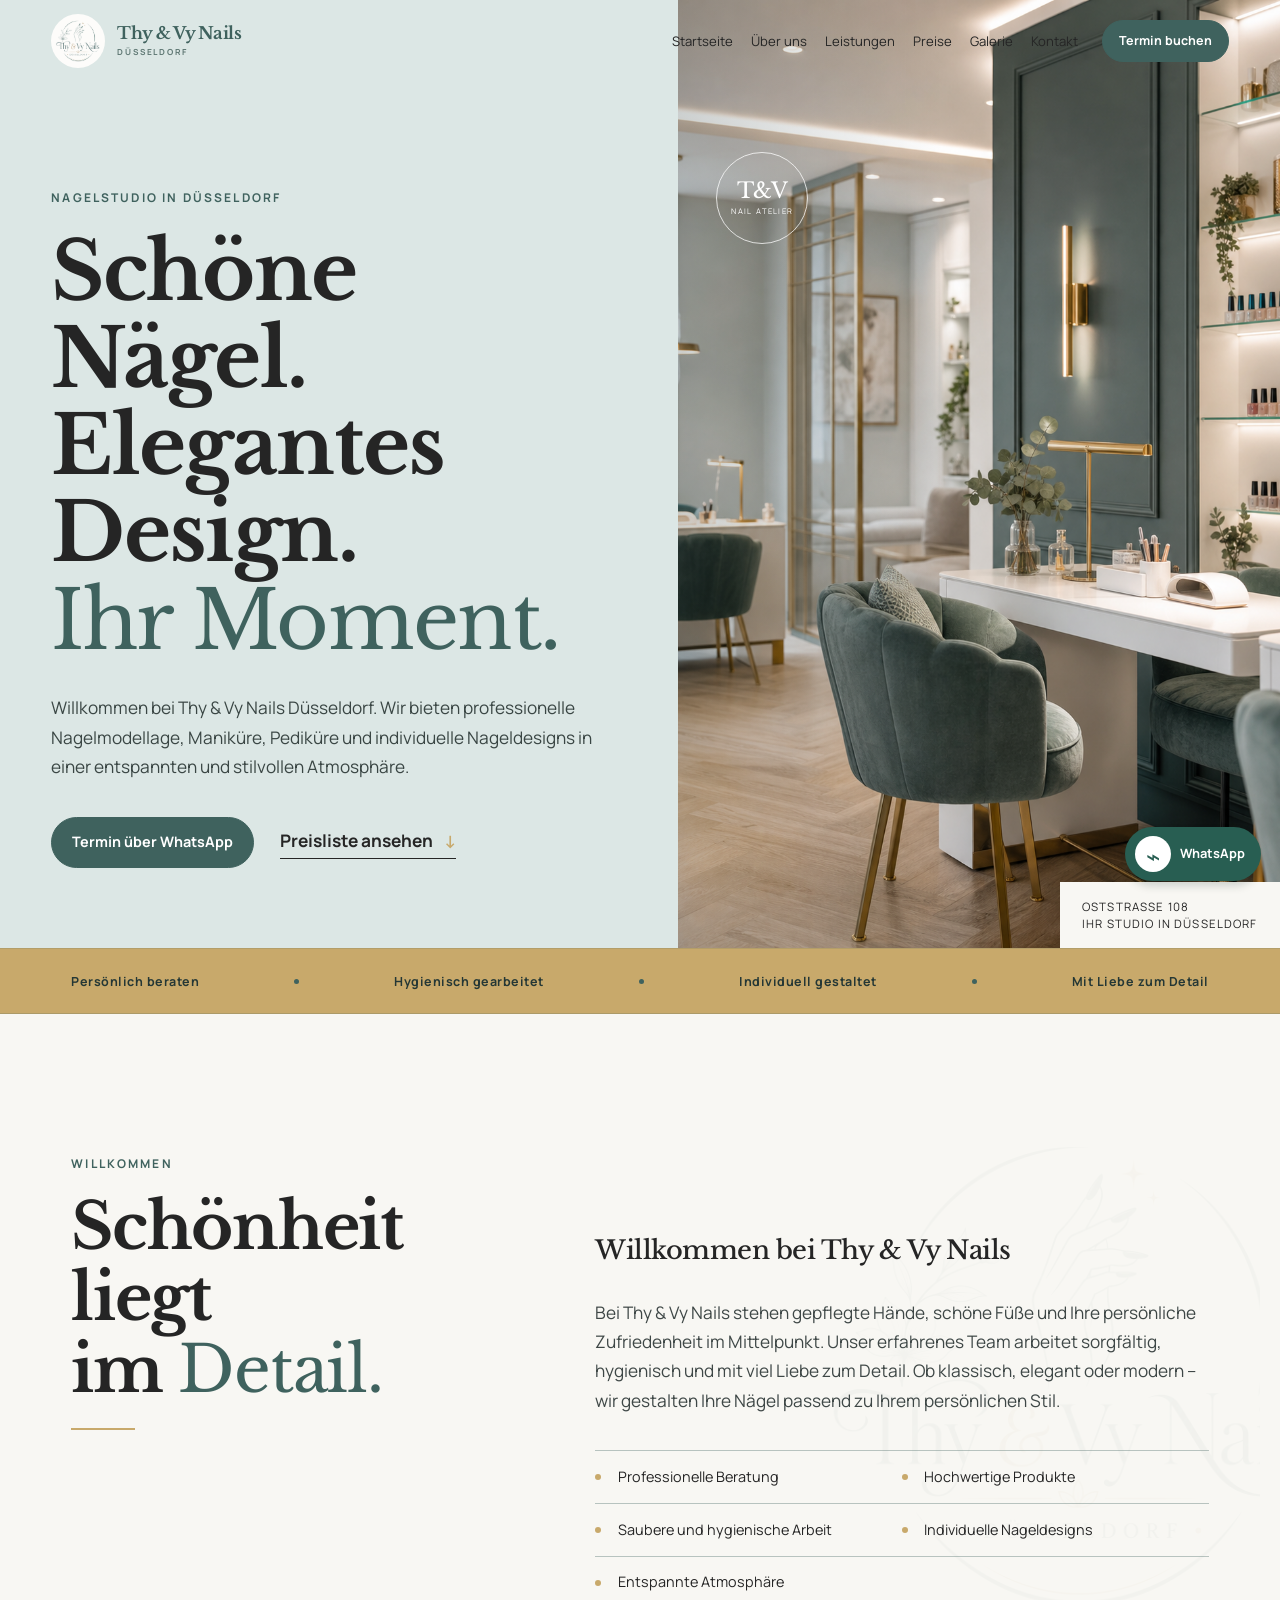
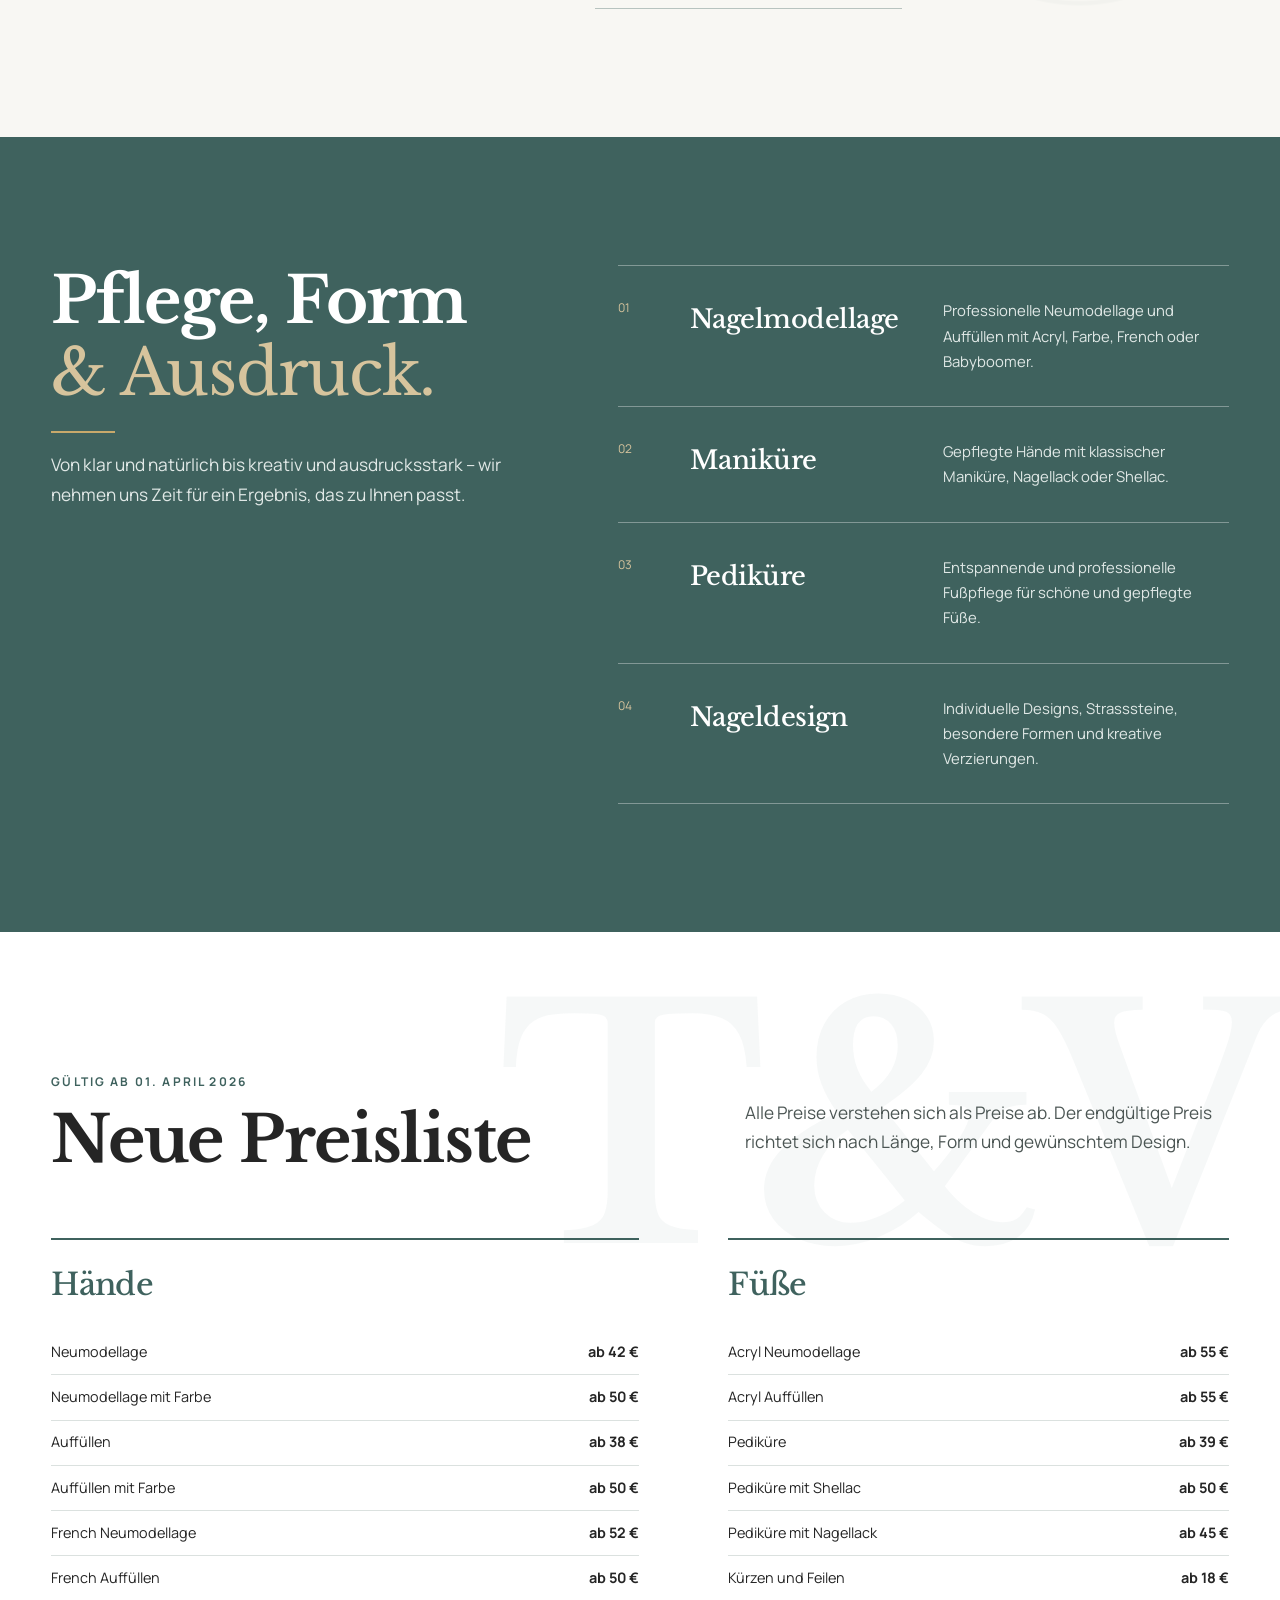
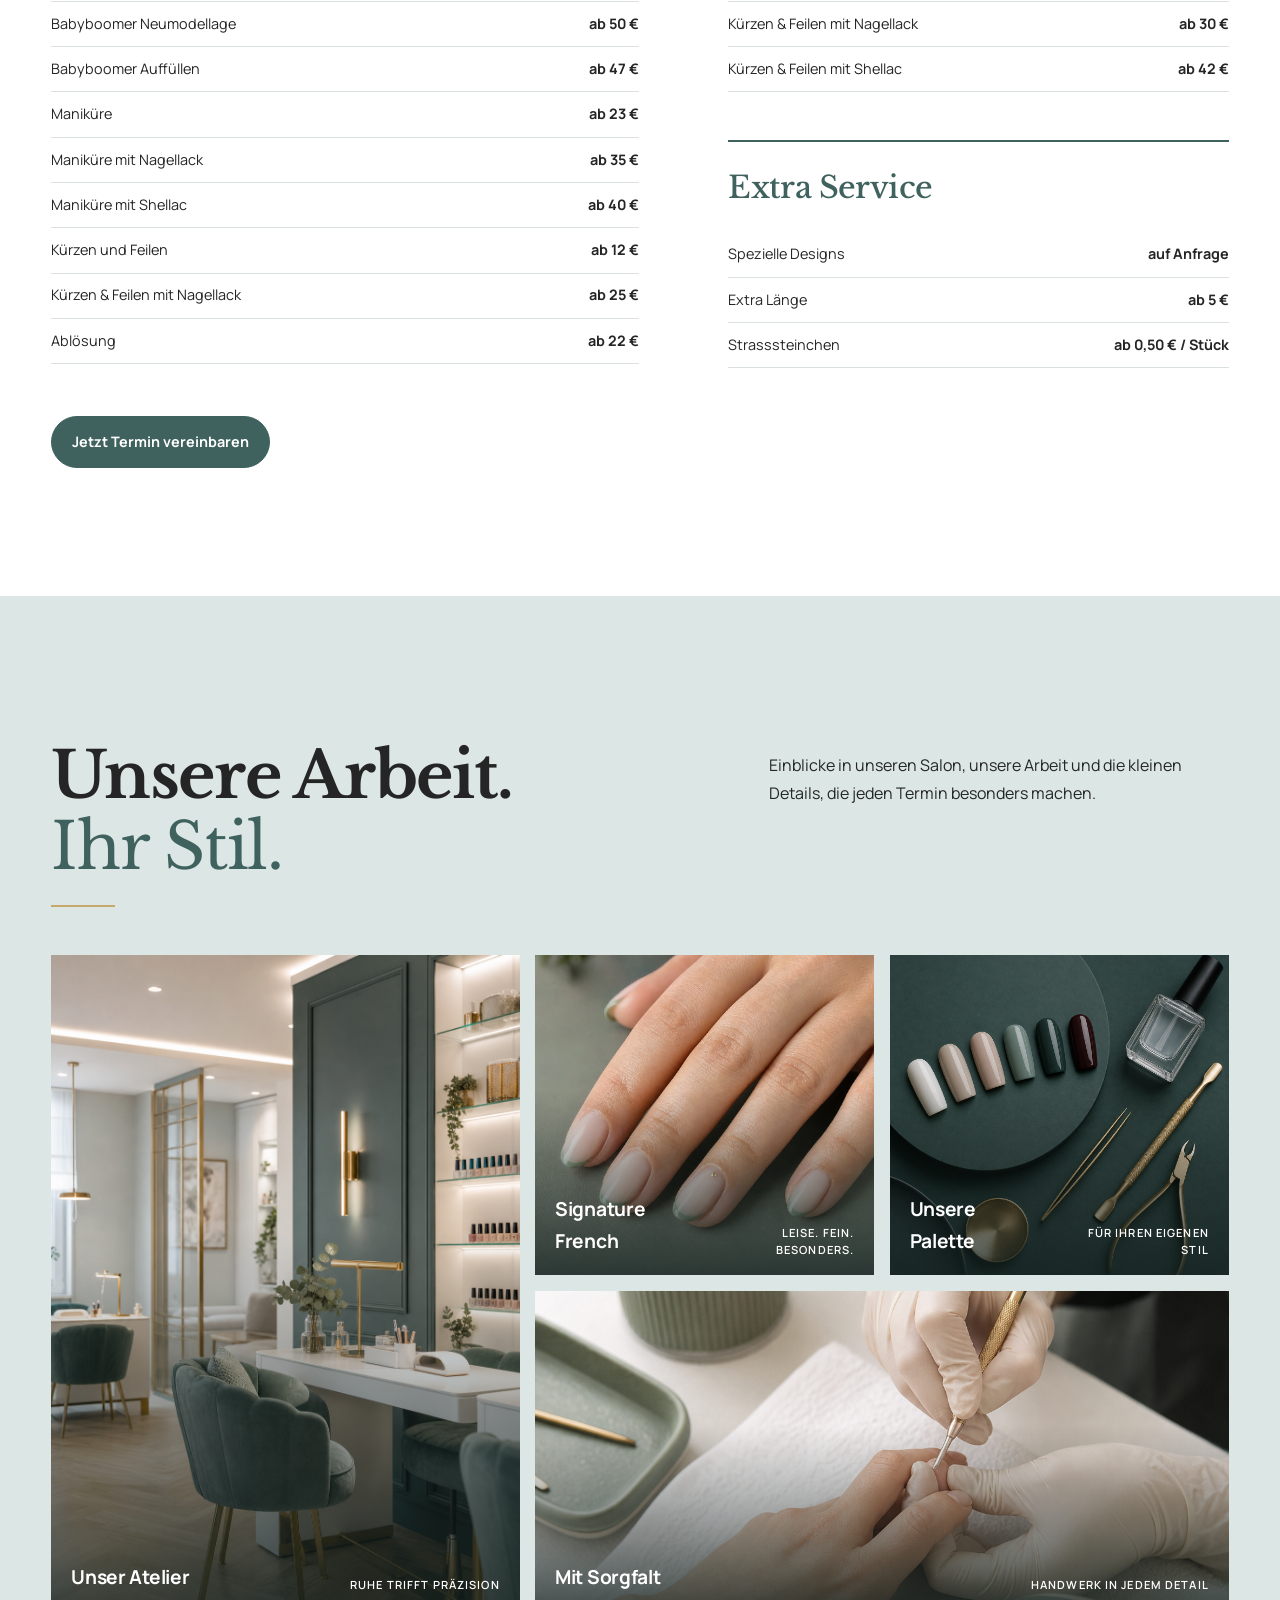
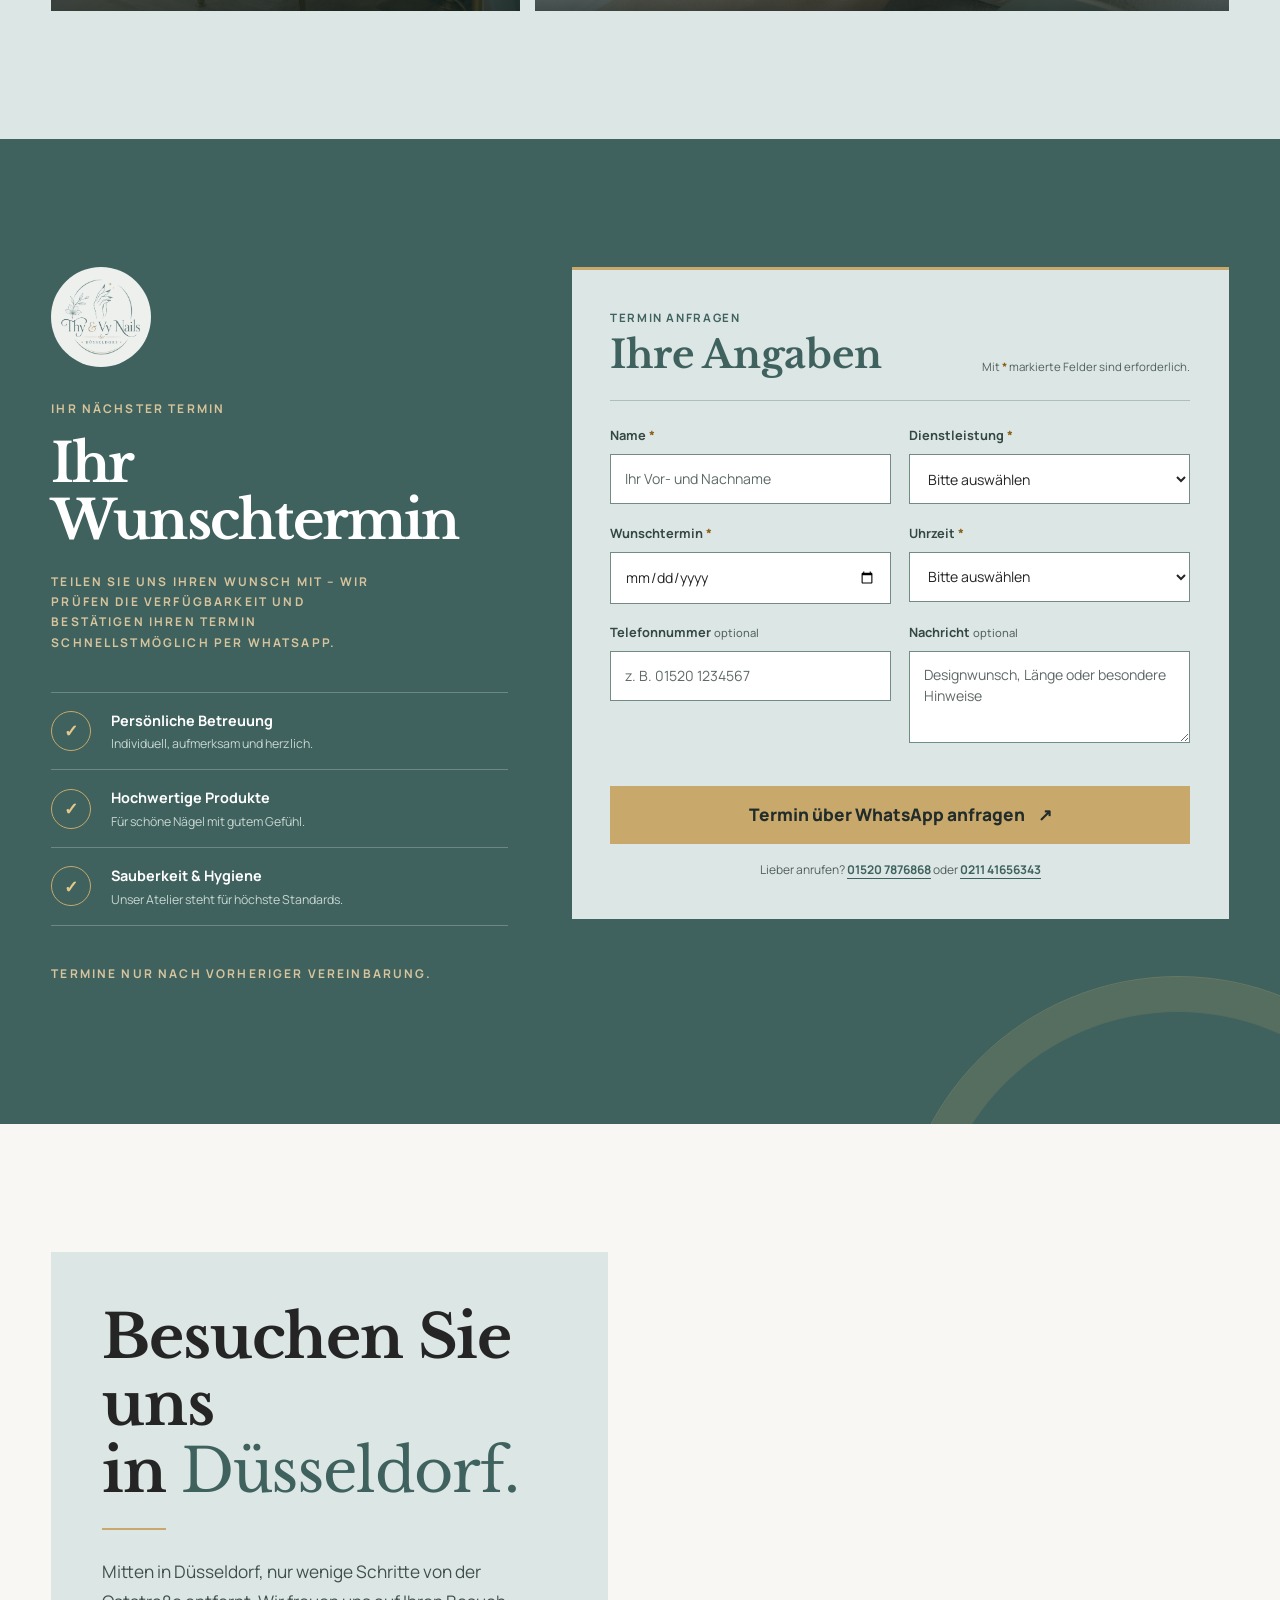
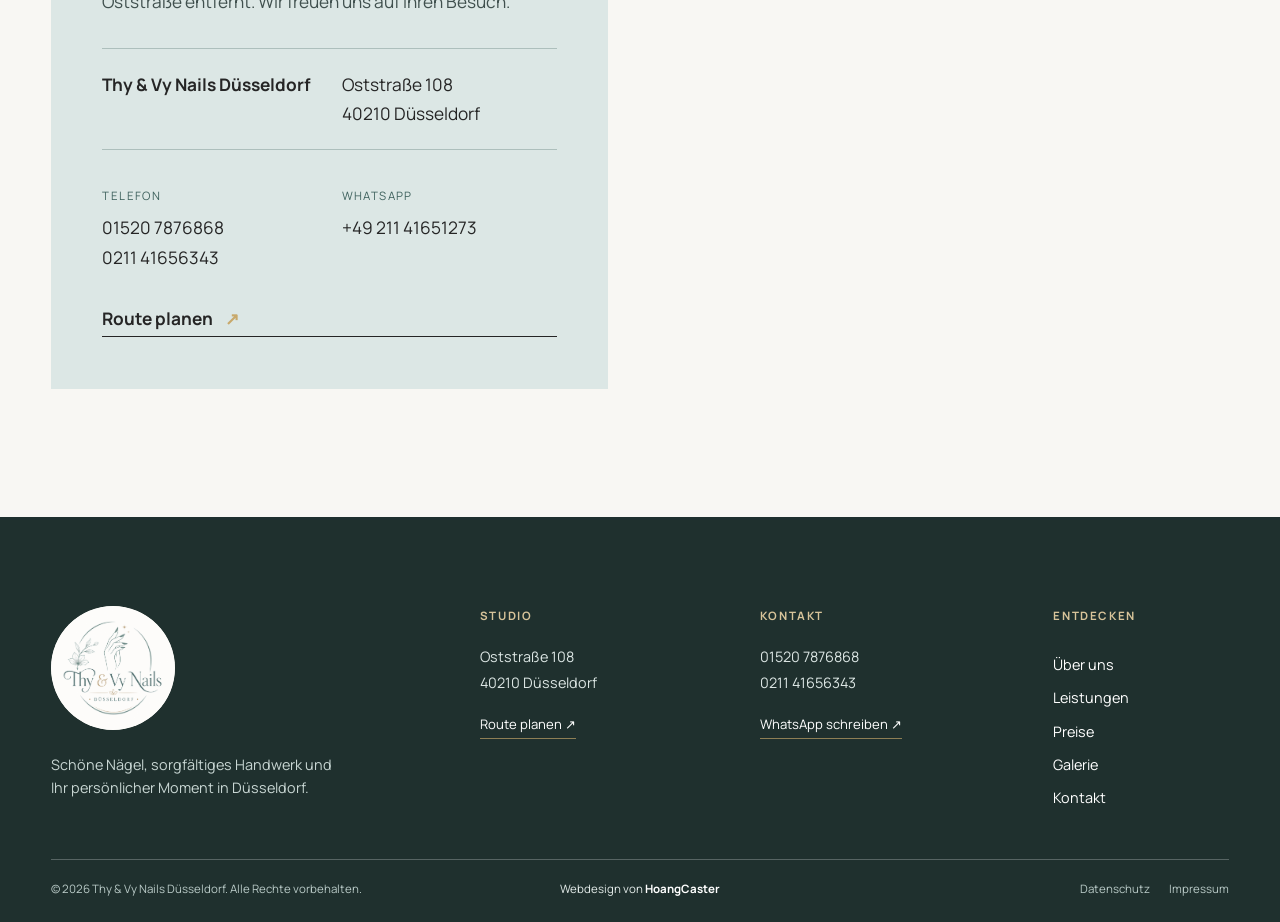
==== commit 605284ec: "upload" ====
--- a/index.html
+++ b/index.html
@@ -134,14 +134,83 @@
       </div>
     </section>
 
-    <section class="booking section" id="termin">
-      <div class="booking-copy reveal"><p>Ihr nächster Termin</p><h2>Bereit für Ihre<br>neuen Nägel?</h2><span>Termine nur nach vorheriger Vereinbarung.</span></div>
-      <div class="booking-actions reveal">
-        <p>Vereinbaren Sie Ihren Termin schnell und unkompliziert per WhatsApp oder telefonisch.</p>
-        <a class="button button-light" href="https://wa.me/4921141651273?text=Hallo%20Thy%20%26%20Vy%20Nails%2C%20ich%20m%C3%B6chte%20gerne%20einen%20Termin%20vereinbaren." target="_blank" rel="noopener">Über WhatsApp buchen</a>
-        <a class="booking-phone" href="tel:+4915207876868"><span>Mobil anrufen</span>01520 7876868</a>
-        <a class="booking-phone" href="tel:+4921141656343"><span>Festnetz anrufen</span>0211 41656343</a>
-      </div>
+    <section class="booking booking-form-section section" id="termin">
+      <div class="booking-copy booking-intro reveal">
+        <img class="booking-emblem" src="logo.png" alt="" aria-hidden="true">
+        <p>Ihr nächster Termin</p>
+        <h2>Ihr<br>Wunschtermin</h2>
+        <p class="booking-description">Teilen Sie uns Ihren Wunsch mit – wir prüfen die Verfügbarkeit und bestätigen Ihren Termin schnellstmöglich per WhatsApp.</p>
+        <ul class="booking-trust">
+          <li><span aria-hidden="true">✓</span><div><strong>Persönliche Betreuung</strong><small>Individuell, aufmerksam und herzlich.</small></div></li>
+          <li><span aria-hidden="true">✓</span><div><strong>Hochwertige Produkte</strong><small>Für schöne Nägel mit gutem Gefühl.</small></div></li>
+          <li><span aria-hidden="true">✓</span><div><strong>Sauberkeit &amp; Hygiene</strong><small>Unser Atelier steht für höchste Standards.</small></div></li>
+        </ul>
+        <p class="booking-note">Termine nur nach vorheriger Vereinbarung.</p>
+      </div>
+
+      <form class="appointment-form reveal" id="appointment-form" novalidate>
+        <div class="form-heading">
+          <p>Termin anfragen</p>
+          <h3>Ihre Angaben</h3>
+          <span>Mit <b>*</b> markierte Felder sind erforderlich.</span>
+        </div>
+        <div class="form-grid">
+          <label class="form-field">
+            <span>Name <b>*</b></span>
+            <input type="text" name="name" autocomplete="name" placeholder="Ihr Vor- und Nachname" required>
+            <small class="field-error">Bitte geben Sie Ihren Namen ein.</small>
+          </label>
+          <label class="form-field">
+            <span>Dienstleistung <b>*</b></span>
+            <select name="service" required>
+              <option value="">Bitte auswählen</option>
+              <option>Nagelmodellage – Neumodellage</option>
+              <option>Nagelmodellage – Auffüllen</option>
+              <option>French / Babyboomer</option>
+              <option>Maniküre</option>
+              <option>Maniküre mit Shellac</option>
+              <option>Pediküre</option>
+              <option>Pediküre mit Shellac</option>
+              <option>Individuelles Nageldesign</option>
+            </select>
+            <small class="field-error">Bitte wählen Sie eine Dienstleistung.</small>
+          </label>
+          <label class="form-field">
+            <span>Wunschtermin <b>*</b></span>
+            <input type="date" name="date" required>
+            <small class="field-error">Bitte wählen Sie ein Datum.</small>
+          </label>
+          <label class="form-field">
+            <span>Uhrzeit <b>*</b></span>
+            <select name="time" required>
+              <option value="">Bitte auswählen</option>
+              <option>09:00 Uhr</option><option>10:00 Uhr</option><option>11:00 Uhr</option>
+              <option>12:00 Uhr</option><option>13:00 Uhr</option><option>14:00 Uhr</option>
+              <option>15:00 Uhr</option><option>16:00 Uhr</option><option>17:00 Uhr</option>
+              <option>18:00 Uhr</option>
+            </select>
+            <small class="field-error">Bitte wählen Sie eine Uhrzeit.</small>
+          </label>
+          <label class="form-field">
+            <span>Telefonnummer <em>optional</em></span>
+            <input type="tel" name="phone" autocomplete="tel" placeholder="z. B. 01520 1234567">
+          </label>
+          <label class="form-field">
+            <span>Nachricht <em>optional</em></span>
+            <textarea name="message" rows="3" placeholder="Designwunsch, Länge oder besondere Hinweise"></textarea>
+          </label>
+        </div>
+
+        <div class="booking-preview" id="booking-preview" hidden aria-live="polite">
+          <div class="preview-title"><span aria-hidden="true">◉</span><strong>WhatsApp-Vorschau</strong></div>
+          <p id="preview-message"></p>
+        </div>
+        <p class="form-status" id="form-status" role="alert"></p>
+        <button class="booking-submit" type="submit">
+          <span>Termin über WhatsApp anfragen</span><span aria-hidden="true">↗</span>
+        </button>
+        <p class="booking-fallback">Lieber anrufen? <a href="tel:+4915207876868">01520 7876868</a> oder <a href="tel:+4921141656343">0211 41656343</a></p>
+      </form>
     </section>
 
     <section class="contact section" id="kontakt">
--- a/styles.css
+++ b/styles.css
@@ -153,3 +153,71 @@
   .brand-logo-footer{width:110px;height:110px}
   .brand-logo-footer img{width:110px;height:110px}
 }
+
+/* WhatsApp appointment form — approved direction A */
+.booking-form-section{display:grid;grid-template-columns:minmax(360px,.82fr) minmax(0,1.18fr);gap:clamp(2.5rem,5vw,5rem);align-items:start;padding-left:max(var(--pad),calc((100vw - var(--max))/2));padding-right:max(var(--pad),calc((100vw - var(--max))/2));background:var(--deep)}
+.booking-form-section:after{bottom:-42%;right:-14%;opacity:.7}
+.booking-intro{position:static;min-width:0;max-width:500px}
+.booking-emblem{width:100px;height:100px;margin-bottom:2rem;border-radius:50%;object-fit:cover;mix-blend-mode:screen;opacity:.92}
+.booking-intro>p:first-of-type{color:#d8c49a}
+.booking-intro h2{max-width:100%;margin:1rem 0 1.4rem;font-size:clamp(3rem,4.2vw,4rem);line-height:1.06;letter-spacing:-.035em;white-space:normal}
+.booking-description{max-width:42ch;color:#e3ebe9}
+.booking-trust{list-style:none;margin:2.4rem 0;padding:0;border-top:1px solid rgba(255,255,255,.24)}
+.booking-trust li{display:grid;grid-template-columns:44px 1fr;gap:1rem;padding:1rem 0;border-bottom:1px solid rgba(255,255,255,.24);align-items:center}
+.booking-trust li>span{width:40px;height:40px;border:1px solid var(--gold);border-radius:50%;display:grid;place-items:center;color:#e2c987;font-weight:700}
+.booking-trust strong,.booking-trust small{display:block}
+.booking-trust strong{font-size:.9rem}
+.booking-trust small{margin-top:.15rem;color:#c8d6d3;font-size:.77rem;line-height:1.45}
+.booking-note{color:#dce7e5;font-size:.8rem}
+.appointment-form{width:100%;padding:clamp(1.4rem,3vw,2.5rem);background:var(--pale);color:var(--ink);border-top:3px solid var(--gold)}
+.form-heading{display:grid;grid-template-columns:1fr auto;align-items:end;padding-bottom:1.5rem;margin-bottom:1.5rem;border-bottom:1px solid rgba(63,98,94,.3)}
+.form-heading>p{grid-column:1/-1;margin:0;color:var(--deep);font-size:.72rem;font-weight:700;text-transform:uppercase;letter-spacing:.14em}
+.form-heading h3{margin:.4rem 0 0;font-family:var(--serif);font-size:clamp(1.8rem,3vw,2.5rem);line-height:1.1;color:var(--deep)}
+.form-heading>span{font-size:.72rem;color:#52605e}
+.form-heading b,.form-field b{color:#8a5d12}
+.form-grid{display:grid;grid-template-columns:1fr 1fr;gap:1.15rem}
+.form-field{display:flex;flex-direction:column;gap:.45rem;min-width:0}
+.form-field>span{font-size:.8rem;font-weight:700;color:#354744}
+.form-field em{font-family:var(--sans);font-size:.7rem;font-style:normal;font-weight:500;color:#596966}
+.form-field input,.form-field select,.form-field textarea{width:100%;min-height:50px;border:1px solid #728b87;border-radius:0;background:#fff;color:var(--ink);padding:.75rem .85rem;font:inherit;font-size:.88rem;outline:0;transition:border-color .2s,box-shadow .2s}
+.form-field textarea{resize:vertical;min-height:92px;line-height:1.5}
+.form-field input::placeholder,.form-field textarea::placeholder{color:#5f6968;opacity:1}
+.form-field input:focus,.form-field select:focus,.form-field textarea:focus{border-color:var(--deep);box-shadow:0 0 0 3px rgba(63,98,94,.18)}
+.field-error{display:none;color:#7d241e;font-size:.7rem;line-height:1.4}
+.appointment-form.was-validated :invalid{border-color:#9d3931}
+.appointment-form.was-validated :invalid + .field-error{display:block}
+.booking-preview{margin-top:1.5rem;padding:1.2rem 1.3rem;background:#f8faf9;border:1px solid var(--green)}
+.booking-preview[hidden]{display:none}
+.preview-title{display:flex;align-items:center;gap:.65rem;color:var(--deep)}
+.preview-title>span{width:32px;height:32px;border:1px solid var(--green);border-radius:50%;display:grid;place-items:center}
+.preview-title strong{font-size:.84rem}
+.booking-preview p{margin:.8rem 0 0;padding-left:2.65rem;white-space:pre-line;font-size:.78rem;line-height:1.55;color:#35413f}
+.form-status{min-height:1.4rem;margin:.65rem 0;color:#7d241e;font-size:.78rem;font-weight:700}
+.booking-submit{width:100%;min-height:58px;border:0;border-radius:0;background:var(--gold);color:#222c2a;display:flex;justify-content:center;align-items:center;gap:.8rem;padding:.9rem 1.25rem;font-weight:800;cursor:pointer;transition:transform .25s var(--ease),background .25s}
+.booking-submit:hover{transform:translateY(-2px);background:#d5b97f}
+.booking-submit:focus-visible{outline-color:#fff}
+.booking-fallback{margin:1rem 0 0;text-align:center;font-size:.75rem;color:#52605e}
+.booking-fallback a{color:var(--deep);font-weight:700;border-bottom:1px solid currentColor}
+@media(max-width:1100px){
+  .booking-form-section{grid-template-columns:minmax(330px,.8fr) minmax(0,1.2fr);gap:2.5rem}
+  .booking-emblem{width:84px;height:84px}
+}
+@media(max-width:900px){
+  .booking-form-section{grid-template-columns:1fr}
+  .booking-intro{position:static;max-width:680px}
+  .booking-trust{display:grid;grid-template-columns:repeat(3,1fr);gap:1rem;border:0}
+  .booking-trust li{display:block;border:0;padding:0}
+  .booking-trust li>span{margin-bottom:.7rem}
+}
+@media(max-width:680px){
+  .booking-form-section{padding-left:var(--pad);padding-right:var(--pad)}
+  .booking-emblem{width:72px;height:72px;margin-bottom:1.2rem}
+  .booking-intro h2{font-size:clamp(2.7rem,13vw,4rem)}
+  .booking-trust{grid-template-columns:1fr}
+  .booking-trust li{display:grid;grid-template-columns:40px 1fr;padding:.75rem 0;border-bottom:1px solid rgba(255,255,255,.2)}
+  .form-heading{display:block}
+  .form-heading>span{display:block;margin-top:.75rem}
+  .form-grid{grid-template-columns:1fr}
+  .appointment-form{padding:1.15rem}
+  .booking-preview p{padding-left:0}
+}
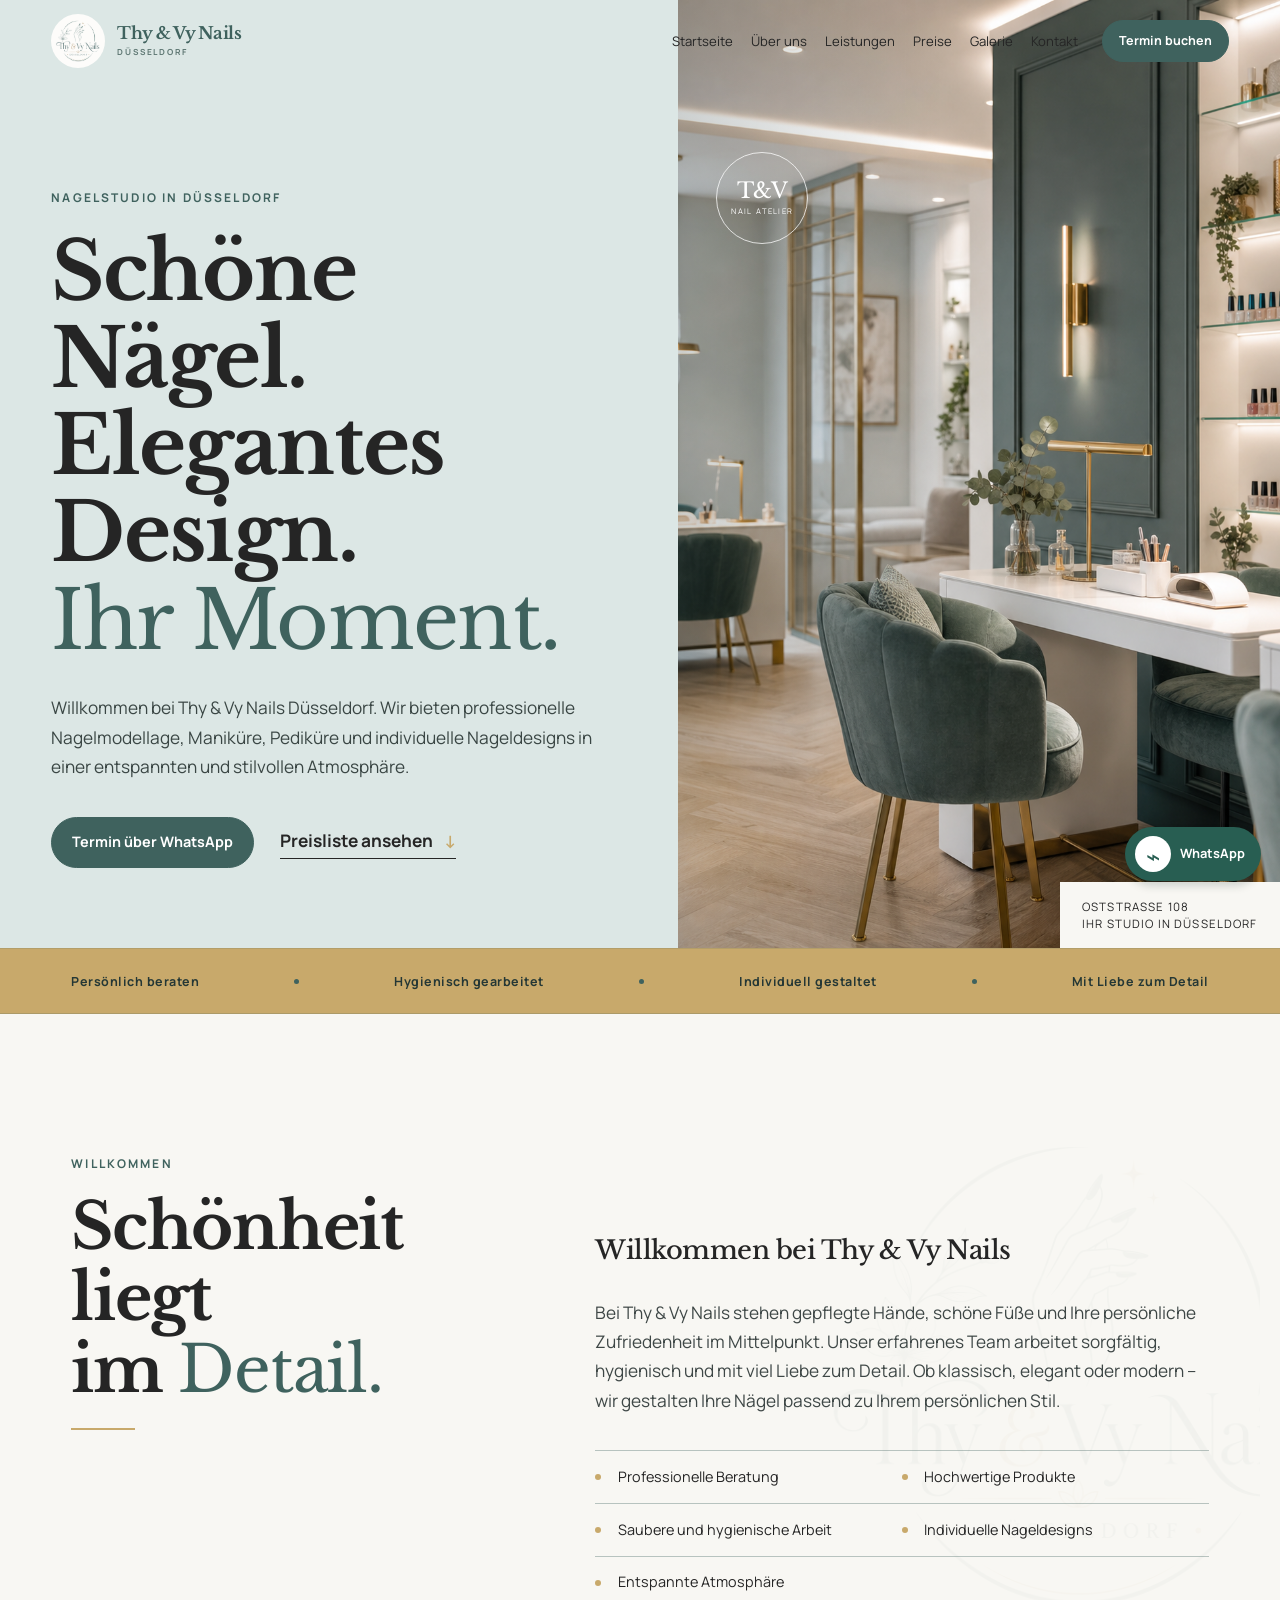
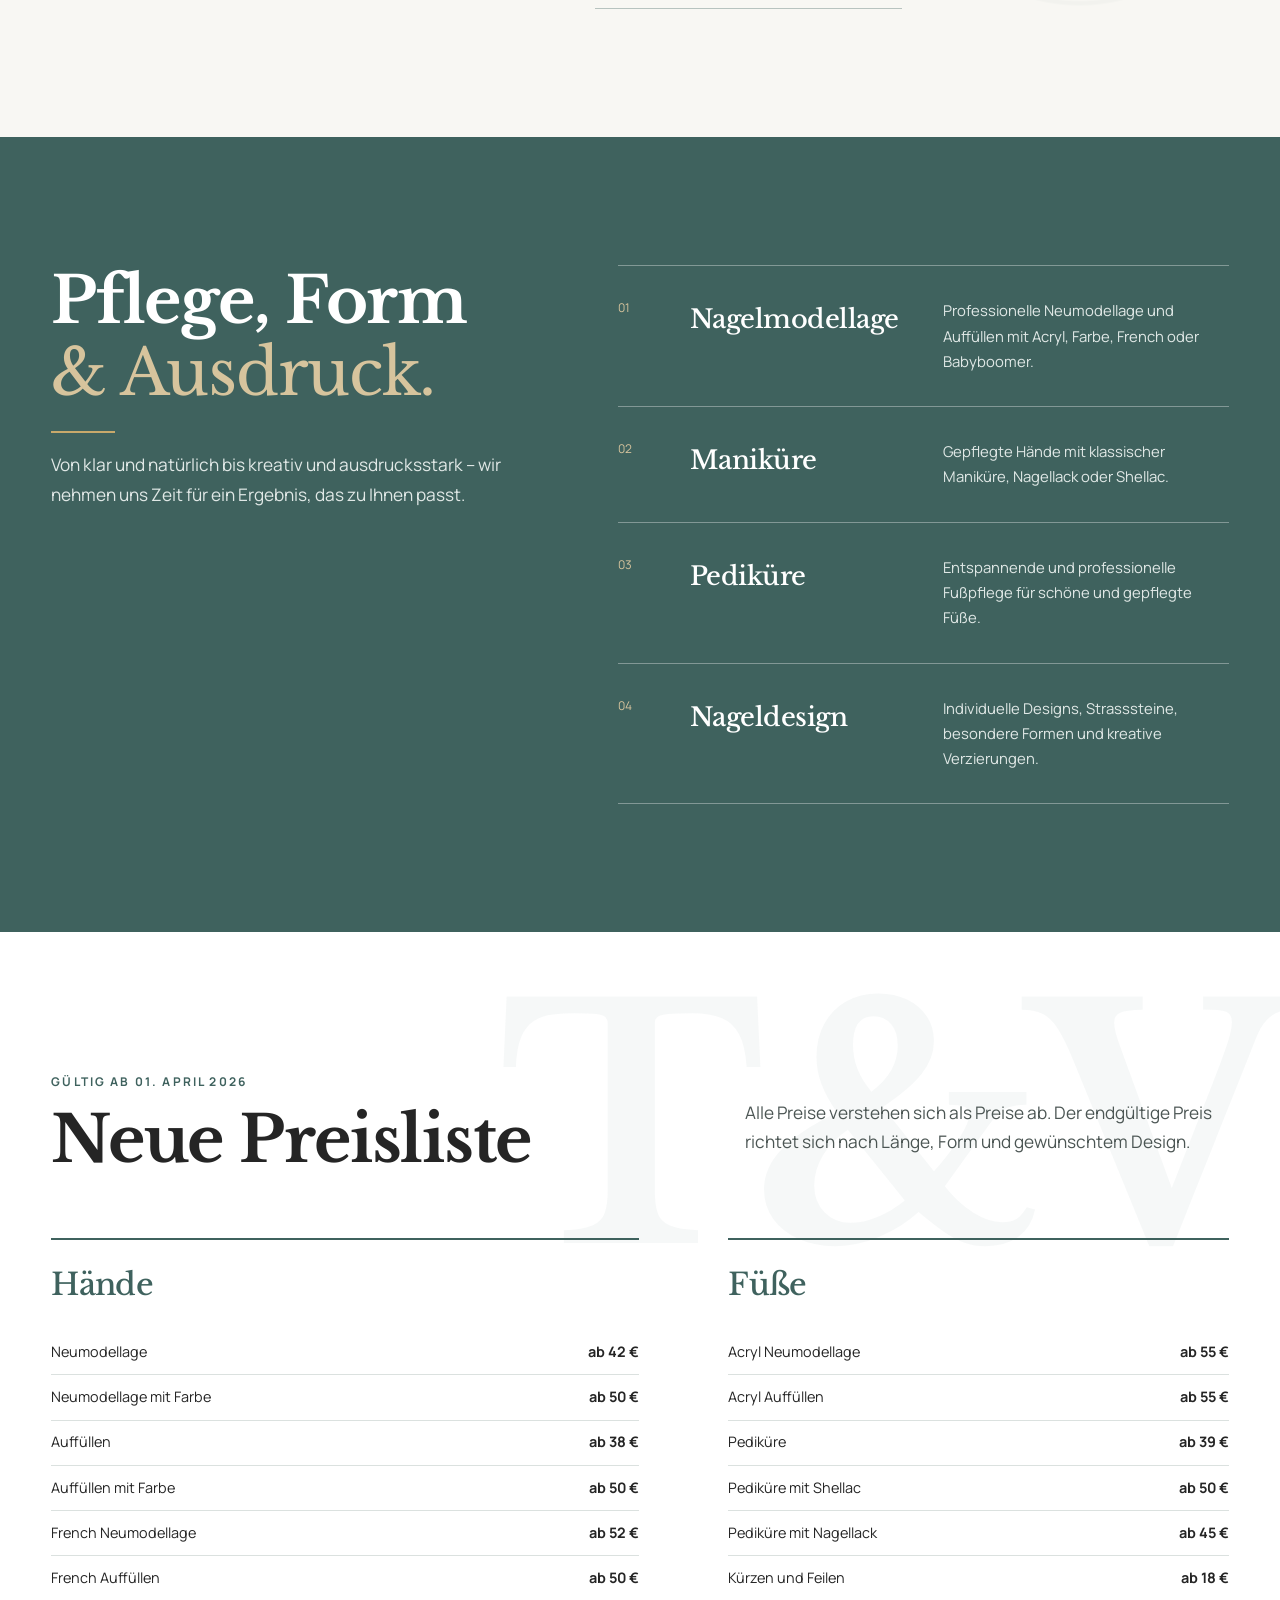
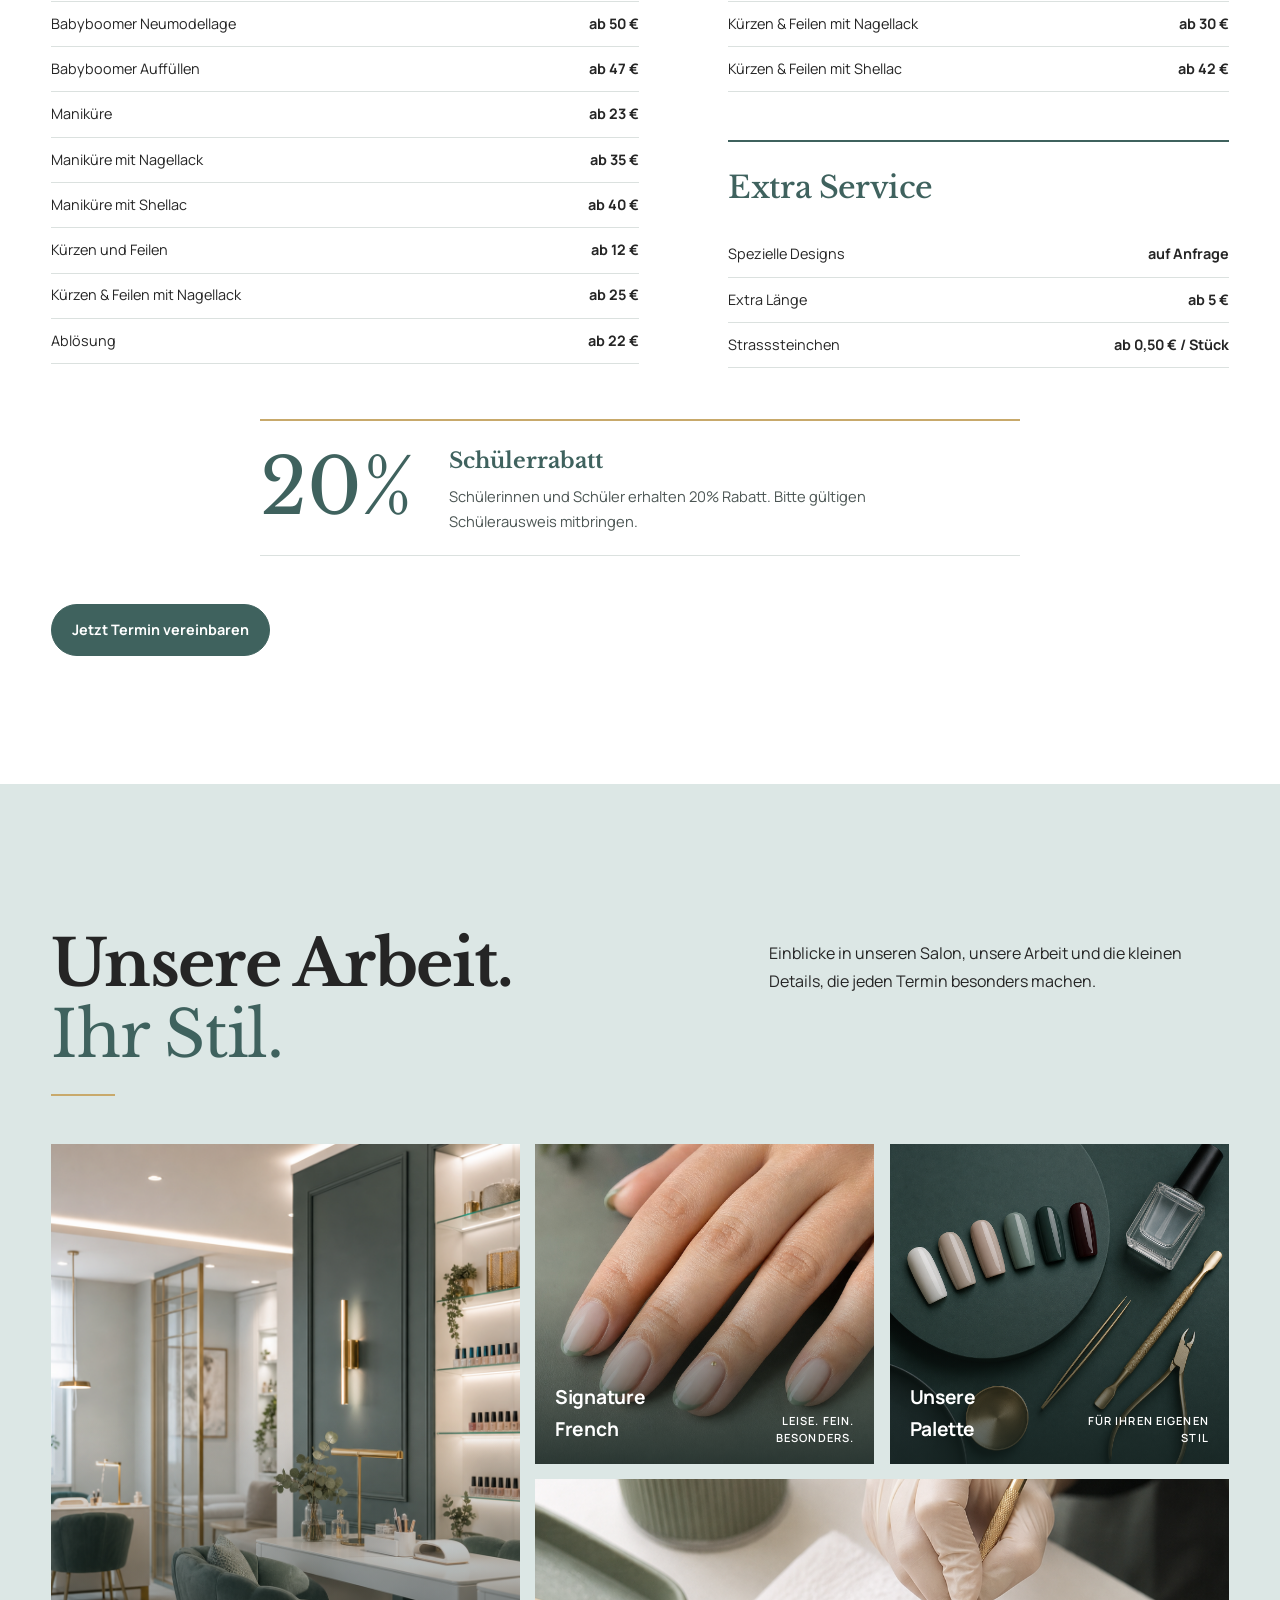
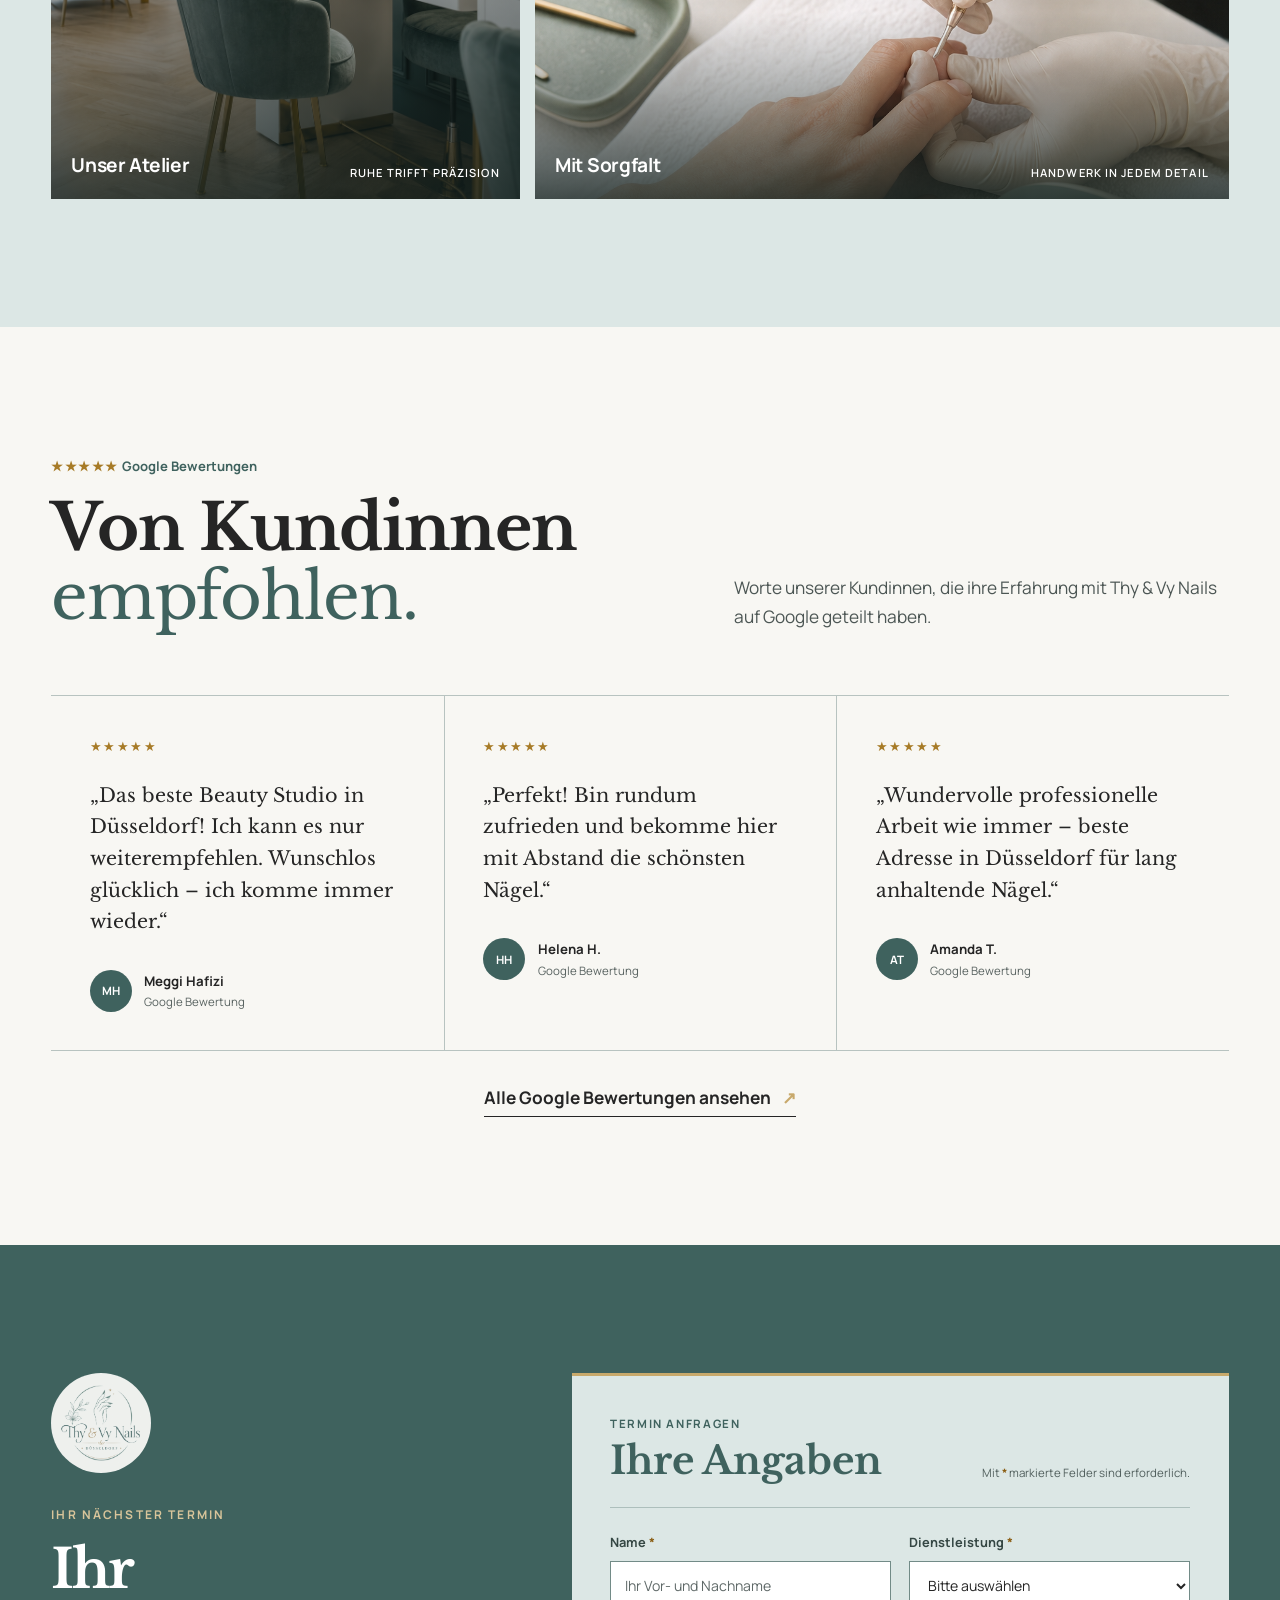
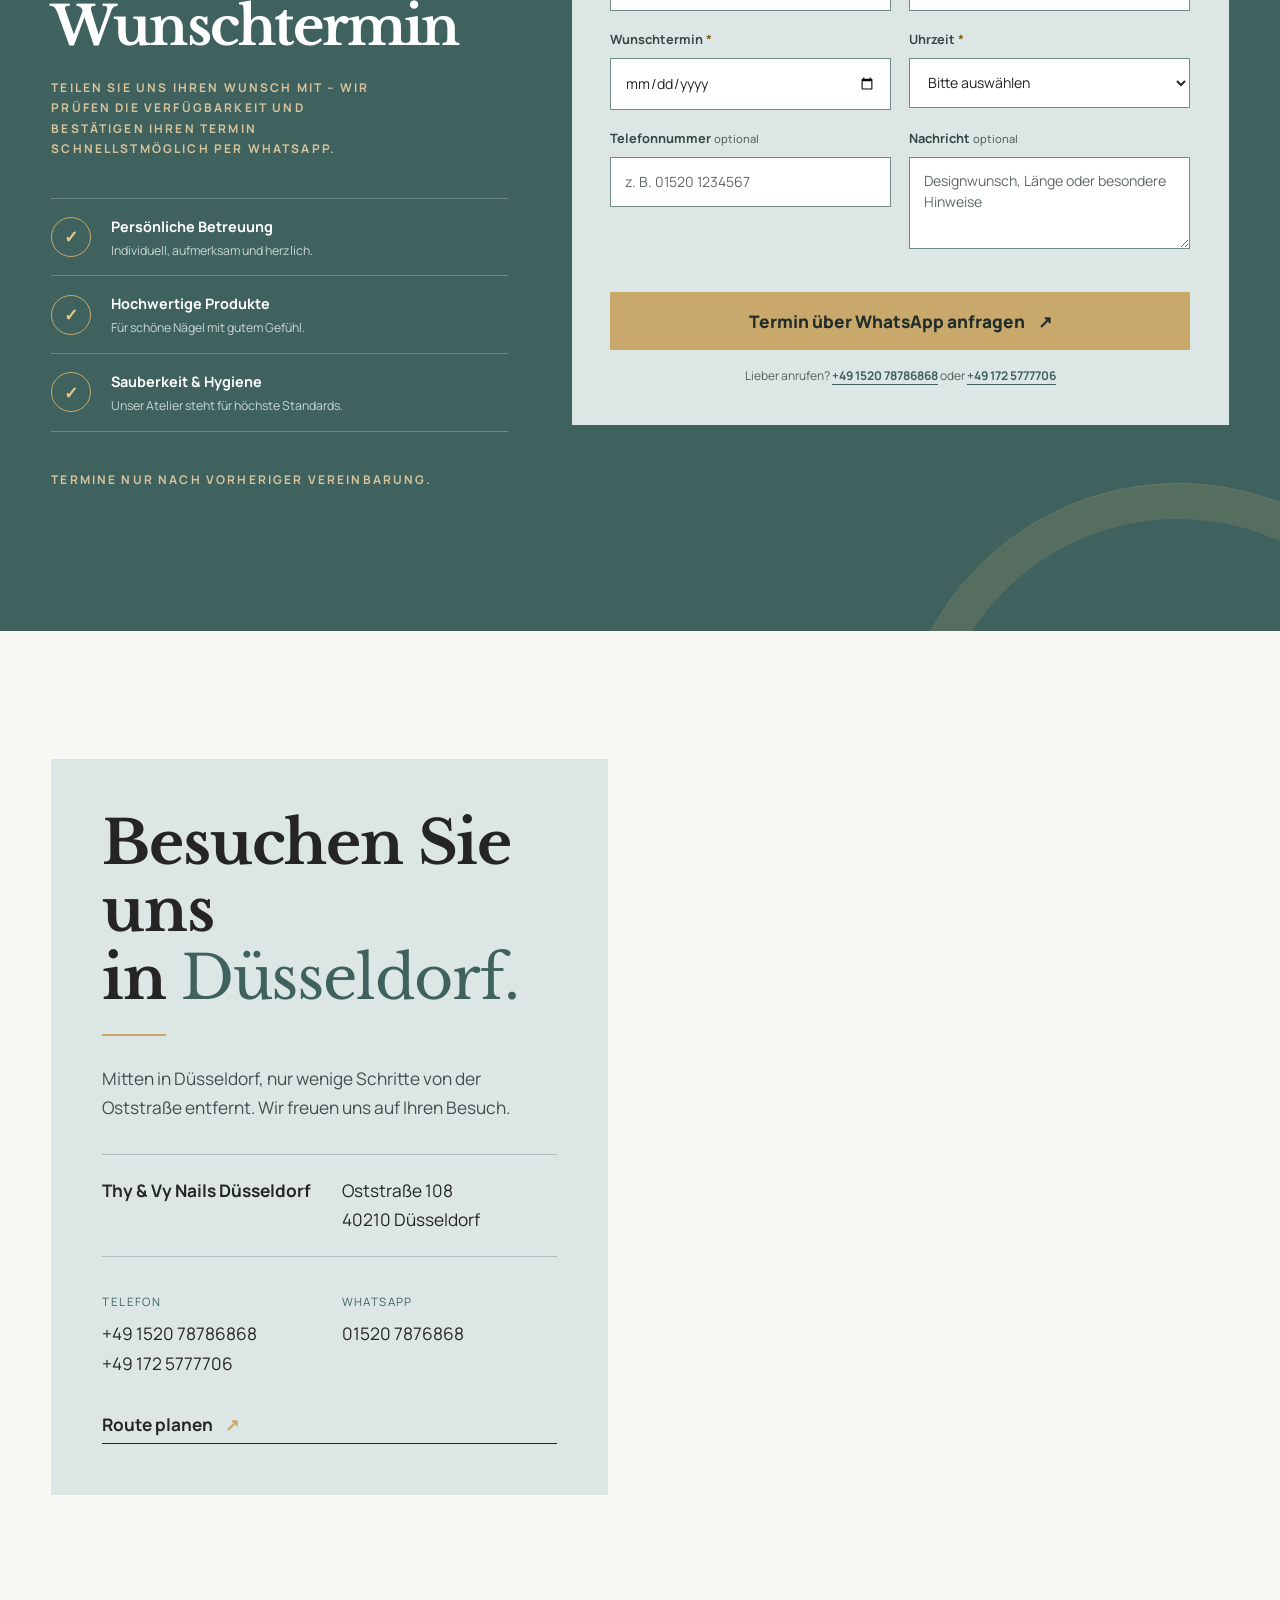
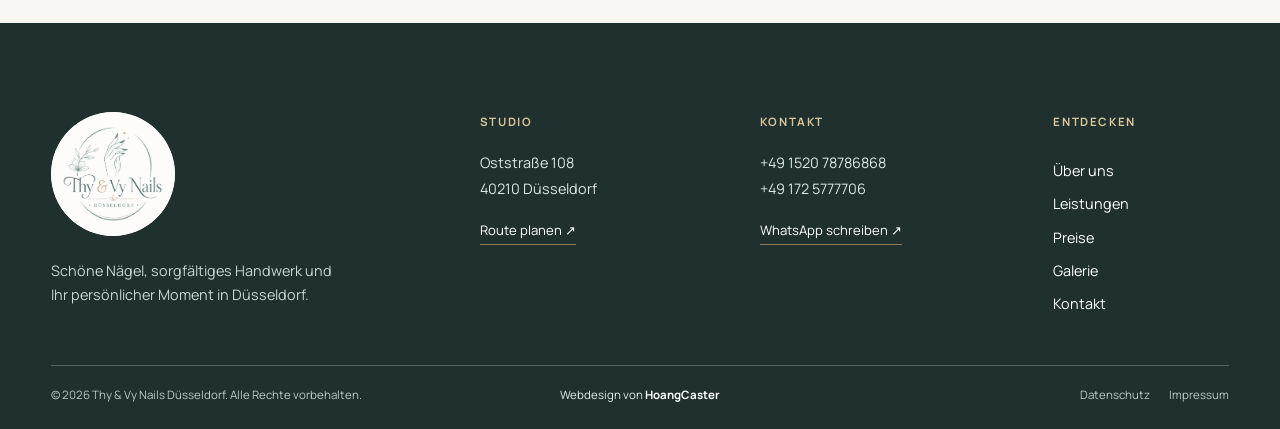
==== commit 66f22cc7: "upload" ====
--- a/index.html
+++ b/index.html
@@ -43,7 +43,7 @@
         <h1>Schöne Nägel.<br>Elegantes Design.<br><em>Ihr Moment.</em></h1>
         <p class="hero-text">Willkommen bei Thy &amp; Vy Nails Düsseldorf. Wir bieten professionelle Nagelmodellage, Maniküre, Pediküre und individuelle Nageldesigns in einer entspannten und stilvollen Atmosphäre.</p>
         <div class="hero-actions">
-          <a class="button" href="https://wa.me/4921141651273?text=Hallo%20Thy%20%26%20Vy%20Nails%2C%20ich%20m%C3%B6chte%20gerne%20einen%20Termin%20vereinbaren." target="_blank" rel="noopener">Termin über WhatsApp</a>
+          <a class="button" href="https://wa.me/4915207876868?text=Hallo%20Thy%20%26%20Vy%20Nails%2C%20ich%20m%C3%B6chte%20gerne%20einen%20Termin%20vereinbaren." target="_blank" rel="noopener">Termin über WhatsApp</a>
           <a class="text-link" href="#preise">Preisliste ansehen <span aria-hidden="true">↓</span></a>
         </div>
       </div>
@@ -121,6 +121,13 @@
           </div>
         </div>
       </div>
+      <aside class="student-offer reveal" aria-label="Schülerrabatt">
+        <span class="student-offer-value">20%</span>
+        <div>
+          <strong>Schülerrabatt</strong>
+          <p>Schülerinnen und Schüler erhalten 20% Rabatt. Bitte gültigen Schülerausweis mitbringen.</p>
+        </div>
+      </aside>
       <a class="button pricing-button" href="#termin">Jetzt Termin vereinbaren</a>
     </section>
 
@@ -132,6 +139,34 @@
         <button class="gallery-item wide gallery-process reveal" data-src="images/manicure-process.png"><img src="images/manicure-process.png" alt="Professionelle und hygienische Maniküre im Studio" loading="lazy"><span><b>Mit Sorgfalt</b><small>Handwerk in jedem Detail</small></span></button>
         <button class="gallery-item gallery-still reveal" data-src="images/polish-still-life.png"><img src="images/polish-still-life.png" alt="Kuratierte Farbmuster und Manikürewerkzeuge in Eukalyptus und Gold" loading="lazy"><span><b>Unsere Palette</b><small>Für Ihren eigenen Stil</small></span></button>
       </div>
+    </section>
+
+    <section class="reviews section" id="bewertungen">
+      <div class="reviews-head reveal">
+        <div>
+          <p class="reviews-kicker"><span aria-hidden="true">★★★★★</span> Google Bewertungen</p>
+          <h2>Von Kundinnen<br><em>empfohlen.</em></h2>
+        </div>
+        <p>Worte unserer Kundinnen, die ihre Erfahrung mit Thy &amp; Vy Nails auf Google geteilt haben.</p>
+      </div>
+      <div class="review-list">
+        <figure class="review-quote reveal">
+          <div class="review-stars" aria-label="5 von 5 Sternen">★★★★★</div>
+          <blockquote>„Das beste Beauty Studio in Düsseldorf! Ich kann es nur weiterempfehlen. Wunschlos glücklich – ich komme immer wieder.“</blockquote>
+          <figcaption><span>MH</span><div><strong>Meggi Hafizi</strong><small>Google Bewertung</small></div></figcaption>
+        </figure>
+        <figure class="review-quote reveal">
+          <div class="review-stars" aria-label="5 von 5 Sternen">★★★★★</div>
+          <blockquote>„Perfekt! Bin rundum zufrieden und bekomme hier mit Abstand die schönsten Nägel.“</blockquote>
+          <figcaption><span>HH</span><div><strong>Helena H.</strong><small>Google Bewertung</small></div></figcaption>
+        </figure>
+        <figure class="review-quote reveal">
+          <div class="review-stars" aria-label="5 von 5 Sternen">★★★★★</div>
+          <blockquote>„Wundervolle professionelle Arbeit wie immer – beste Adresse in Düsseldorf für lang anhaltende Nägel.“</blockquote>
+          <figcaption><span>AT</span><div><strong>Amanda T.</strong><small>Google Bewertung</small></div></figcaption>
+        </figure>
+      </div>
+      <a class="text-link reviews-link" href="https://www.google.com/maps/search/?api=1&amp;query=Thy%20%26%20Vy%20Nails%2C%20Oststra%C3%9Fe%20108%2C%2040210%20D%C3%BCsseldorf" target="_blank" rel="noopener">Alle Google Bewertungen ansehen <span aria-hidden="true">↗</span></a>
     </section>
 
     <section class="booking booking-form-section section" id="termin">
@@ -209,7 +244,7 @@
         <button class="booking-submit" type="submit">
           <span>Termin über WhatsApp anfragen</span><span aria-hidden="true">↗</span>
         </button>
-        <p class="booking-fallback">Lieber anrufen? <a href="tel:+4915207876868">01520 7876868</a> oder <a href="tel:+4921141656343">0211 41656343</a></p>
+        <p class="booking-fallback">Lieber anrufen? <a href="tel:+49152078786868">+49 1520 78786868</a> oder <a href="tel:+491725777706">+49 172 5777706</a></p>
       </form>
     </section>
 
@@ -222,8 +257,8 @@
           <a href="https://www.google.com/maps/search/?api=1&amp;query=Oststra%C3%9Fe+108%2C+40210+D%C3%BCsseldorf" target="_blank" rel="noopener">Oststraße 108<br>40210 Düsseldorf</a>
         </address>
         <div class="contact-lines">
-          <p><span>Telefon</span><a href="tel:+4915207876868">01520 7876868</a><a href="tel:+4921141656343">0211 41656343</a></p>
-          <p><span>WhatsApp</span><a href="https://wa.me/4921141651273" target="_blank" rel="noopener">+49 211 41651273</a></p>
+          <p><span>Telefon</span><a href="tel:+49152078786868">+49 1520 78786868</a><a href="tel:+491725777706">+49 172 5777706</a></p>
+          <p><span>WhatsApp</span><a href="https://wa.me/4915207876868" target="_blank" rel="noopener">01520 7876868</a></p>
         </div>
         <a class="text-link" href="https://www.google.com/maps/dir/?api=1&amp;destination=Oststra%C3%9Fe+108%2C+40210+D%C3%BCsseldorf" target="_blank" rel="noopener">Route planen <span aria-hidden="true">↗</span></a>
       </div>
@@ -246,8 +281,8 @@
       </div>
       <div class="footer-block">
         <h3>Kontakt</h3>
-        <p><a href="tel:+4915207876868">01520 7876868</a><br><a href="tel:+4921141656343">0211 41656343</a></p>
-        <a class="footer-inline-link" href="https://wa.me/4921141651273" target="_blank" rel="noopener">WhatsApp schreiben ↗</a>
+        <p><a href="tel:+49152078786868">+49 1520 78786868</a><br><a href="tel:+491725777706">+49 172 5777706</a></p>
+        <a class="footer-inline-link" href="https://wa.me/4915207876868" target="_blank" rel="noopener">WhatsApp schreiben ↗</a>
       </div>
       <nav class="footer-block" aria-label="Fußnavigation"><h3>Entdecken</h3><a href="#ueber-uns">Über uns</a><a href="#leistungen">Leistungen</a><a href="#preise">Preise</a><a href="#galerie">Galerie</a><a href="#kontakt">Kontakt</a></nav>
     </div>
@@ -258,7 +293,7 @@
     </div>
   </footer>
 
-  <a class="whatsapp-float" href="https://wa.me/4921141651273?text=Hallo%20Thy%20%26%20Vy%20Nails%2C%20ich%20m%C3%B6chte%20gerne%20einen%20Termin%20vereinbaren." target="_blank" rel="noopener" aria-label="Termin über WhatsApp vereinbaren">
+  <a class="whatsapp-float" href="https://wa.me/4915207876868?text=Hallo%20Thy%20%26%20Vy%20Nails%2C%20ich%20m%C3%B6chte%20gerne%20einen%20Termin%20vereinbaren." target="_blank" rel="noopener" aria-label="Termin über WhatsApp vereinbaren">
     <span aria-hidden="true">⌁</span><b>WhatsApp</b>
   </a>
   <dialog class="lightbox" aria-label="Galeriebild">
--- a/styles.css
+++ b/styles.css
@@ -221,3 +221,8 @@
   .appointment-form{padding:1.15rem}
   .booking-preview p{padding-left:0}
 }
+/* Student offer and Google reviews */
+.student-offer{margin-top:clamp(2rem,4vw,3.5rem);max-width:760px;display:flex;align-items:center;gap:clamp(1.2rem,3vw,2.2rem);padding:1.35rem 0;border-top:2px solid var(--gold);border-bottom:1px solid #dbe1df}.student-offer-value{flex:0 0 auto;font-family:var(--serif);font-size:clamp(2.8rem,6vw,4.8rem);line-height:1;color:var(--deep)}.student-offer strong{display:block;font-family:var(--serif);font-size:1.35rem;color:var(--deep)}.student-offer p{margin:.25rem 0 0;max-width:55ch;color:#4c5654;font-size:.92rem}
+.reviews{background:var(--canvas)}.reviews-head{max-width:var(--max);margin:0 auto clamp(2.5rem,5vw,4.5rem);display:flex;justify-content:space-between;align-items:end;gap:3rem}.reviews-kicker{margin:0 0 1rem;color:var(--deep);font-size:.82rem;font-weight:700}.reviews-kicker span,.review-stars{color:#a77b27;letter-spacing:.12em}.reviews h2{font-size:clamp(2.6rem,5vw,4.8rem);margin:0}.reviews-head>p{max-width:45ch;margin:0;color:#4c5654}.review-list{max-width:var(--max);margin:auto;display:grid;grid-template-columns:repeat(3,1fr);border-top:1px solid rgba(63,98,94,.35);border-bottom:1px solid rgba(63,98,94,.35)}.review-quote{margin:0;padding:clamp(1.6rem,3vw,2.5rem);min-width:0}.review-quote+.review-quote{border-left:1px solid rgba(63,98,94,.35)}.review-stars{font-size:.82rem}.review-quote blockquote{margin:1.4rem 0 2rem;font-family:var(--serif);font-size:clamp(1.05rem,1.5vw,1.3rem);line-height:1.65;color:var(--ink)}.review-quote figcaption{display:flex;align-items:center;gap:.8rem}.review-quote figcaption>span{width:42px;height:42px;flex:0 0 auto;border-radius:50%;display:grid;place-items:center;background:var(--deep);color:#fff;font-size:.72rem;font-weight:700}.review-quote figcaption strong,.review-quote figcaption small{display:block}.review-quote figcaption strong{font-size:.83rem}.review-quote figcaption small{color:#596361;font-size:.72rem}.reviews-link{margin:2rem auto 0;max-width:max-content;display:flex}
+@media(max-width:980px){.reviews-head{align-items:start}.review-list{grid-template-columns:1fr}.review-quote+.review-quote{border-left:0;border-top:1px solid rgba(63,98,94,.35)}}
+@media(max-width:680px){.student-offer{align-items:flex-start}.reviews-head{display:block}.reviews-head>p{margin-top:1.4rem}}
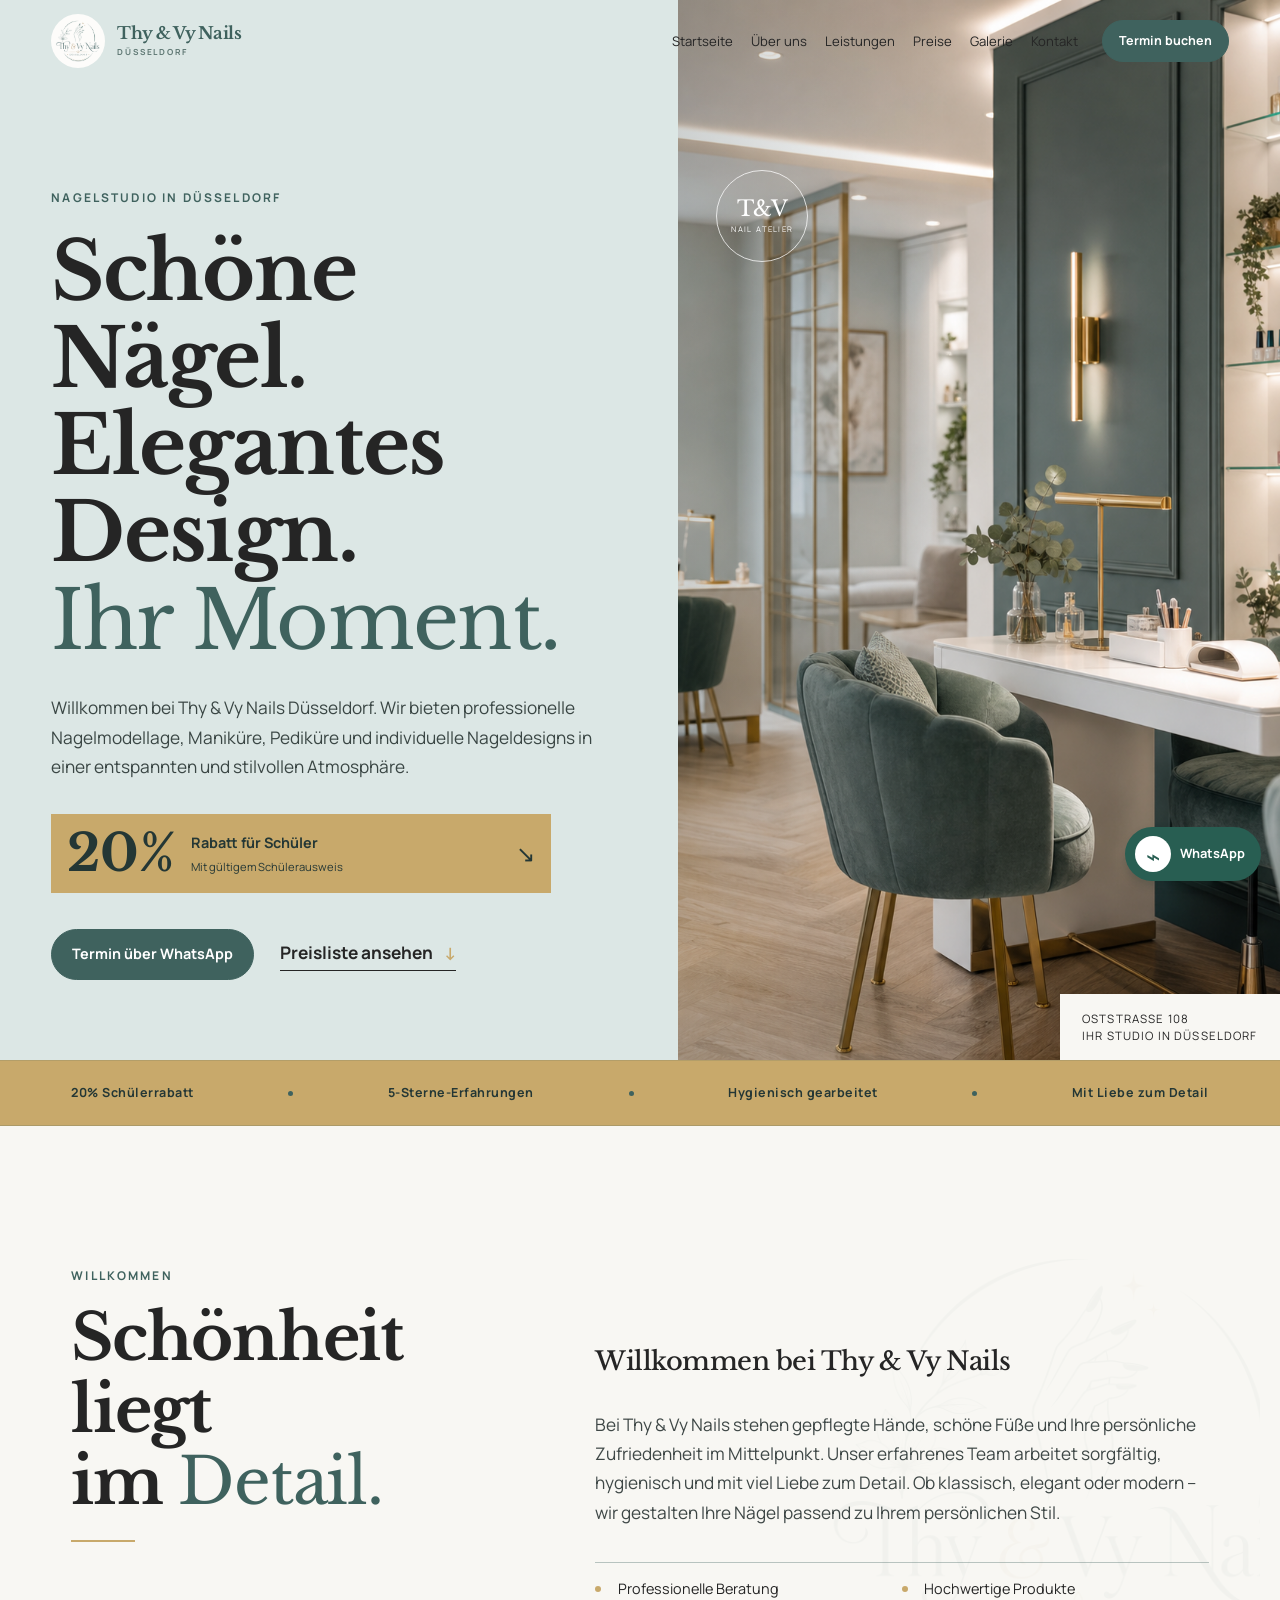
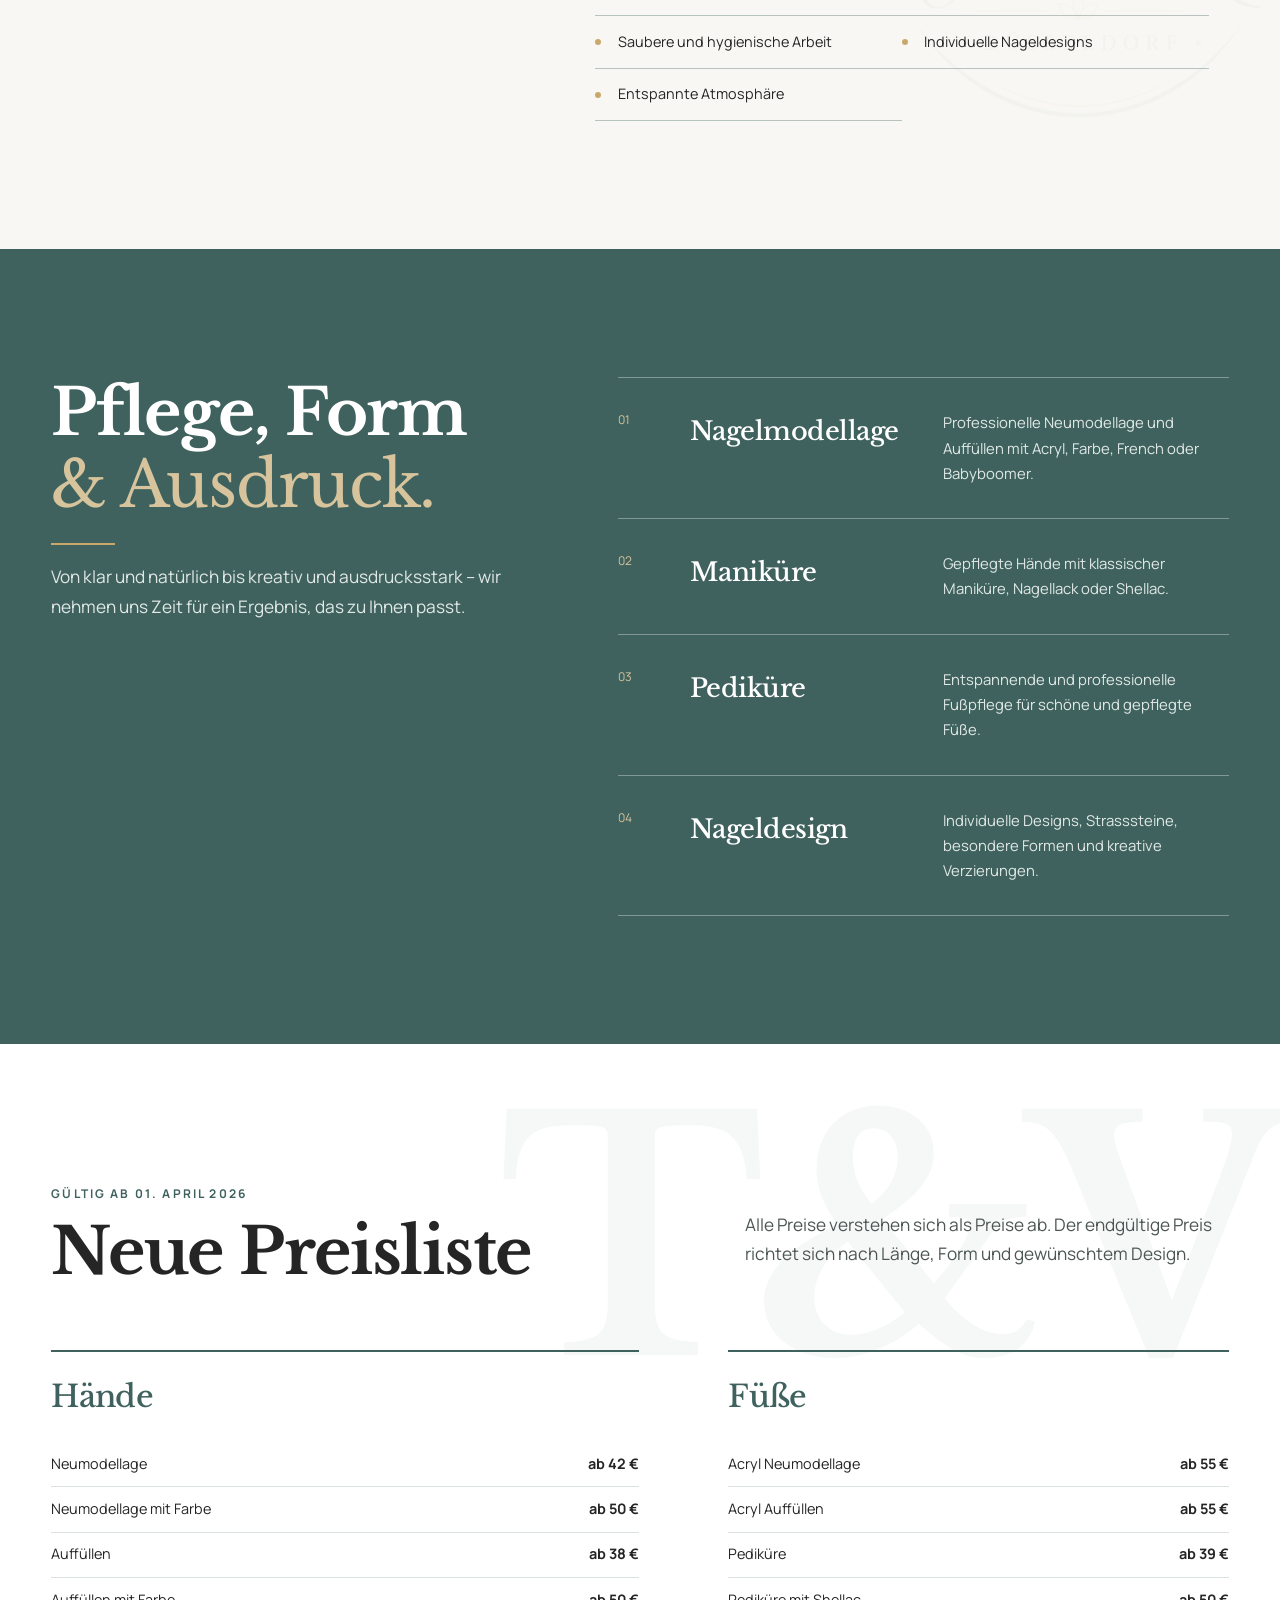
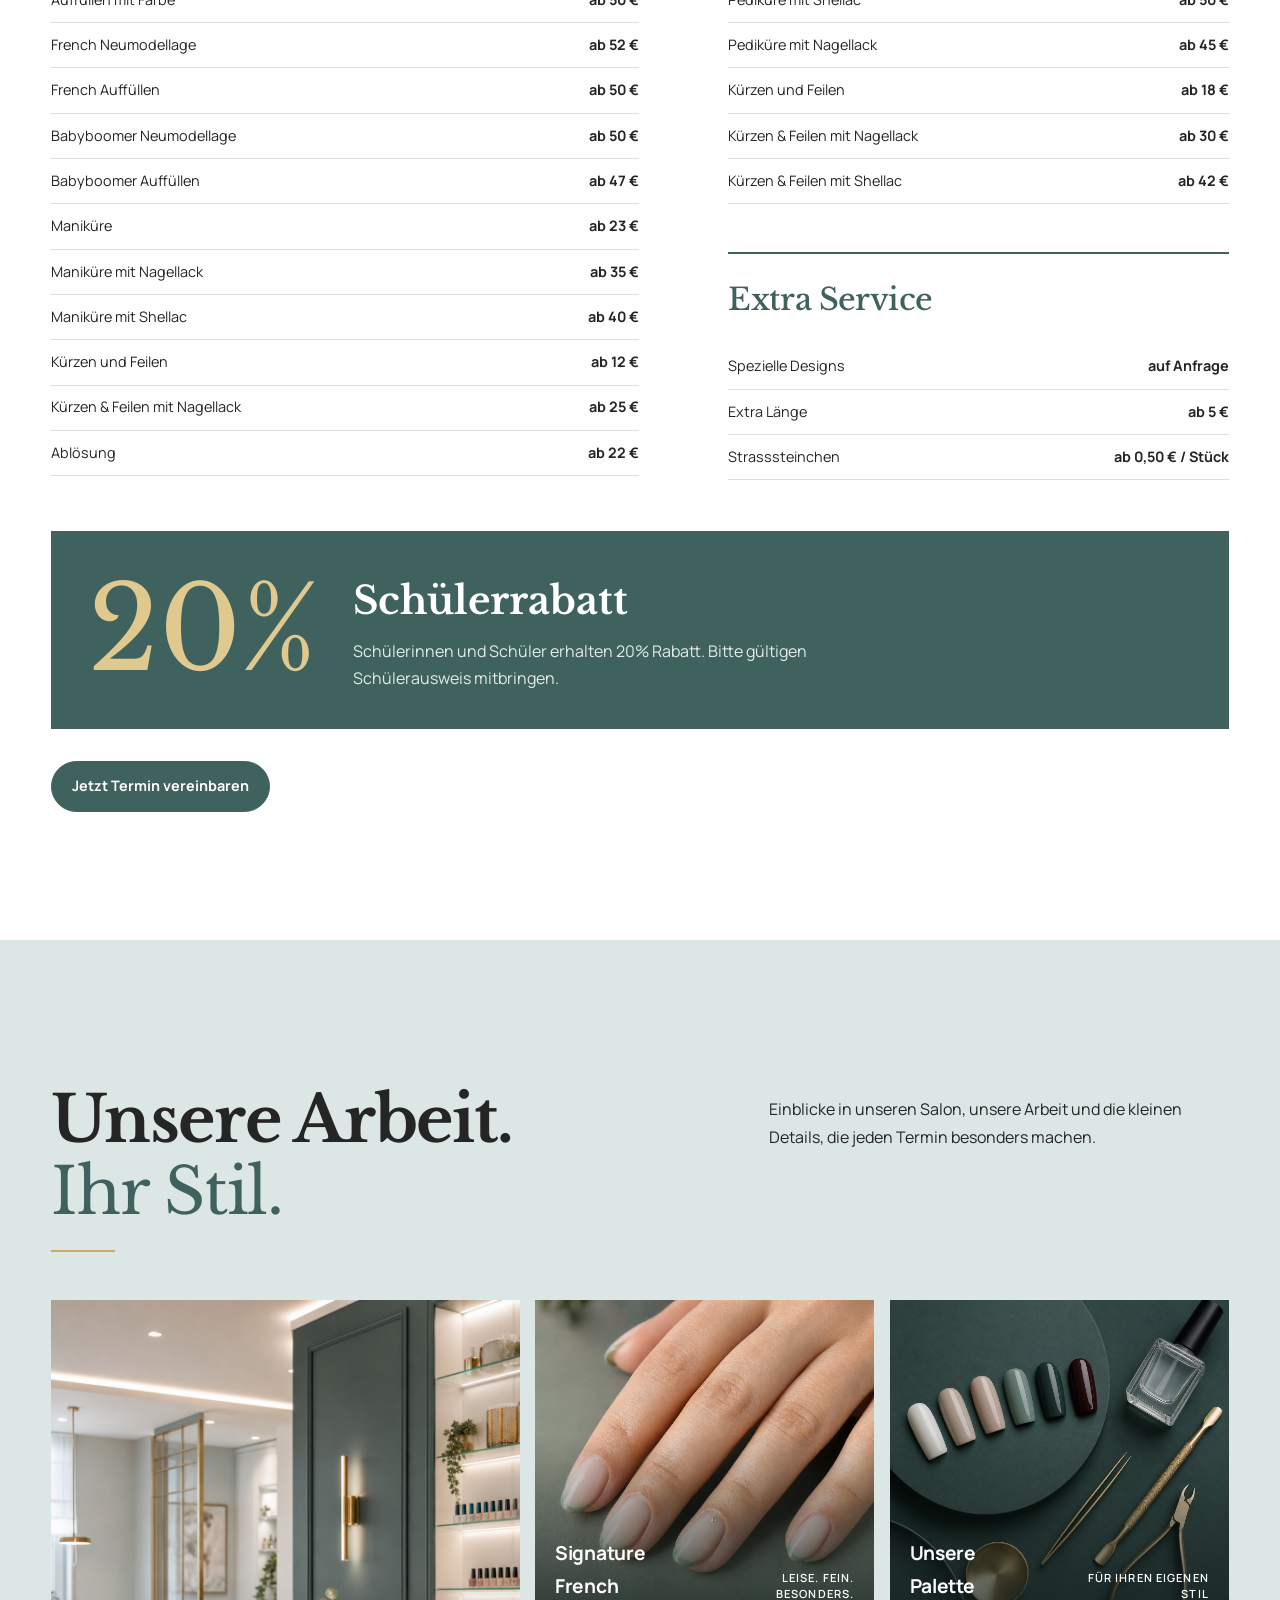
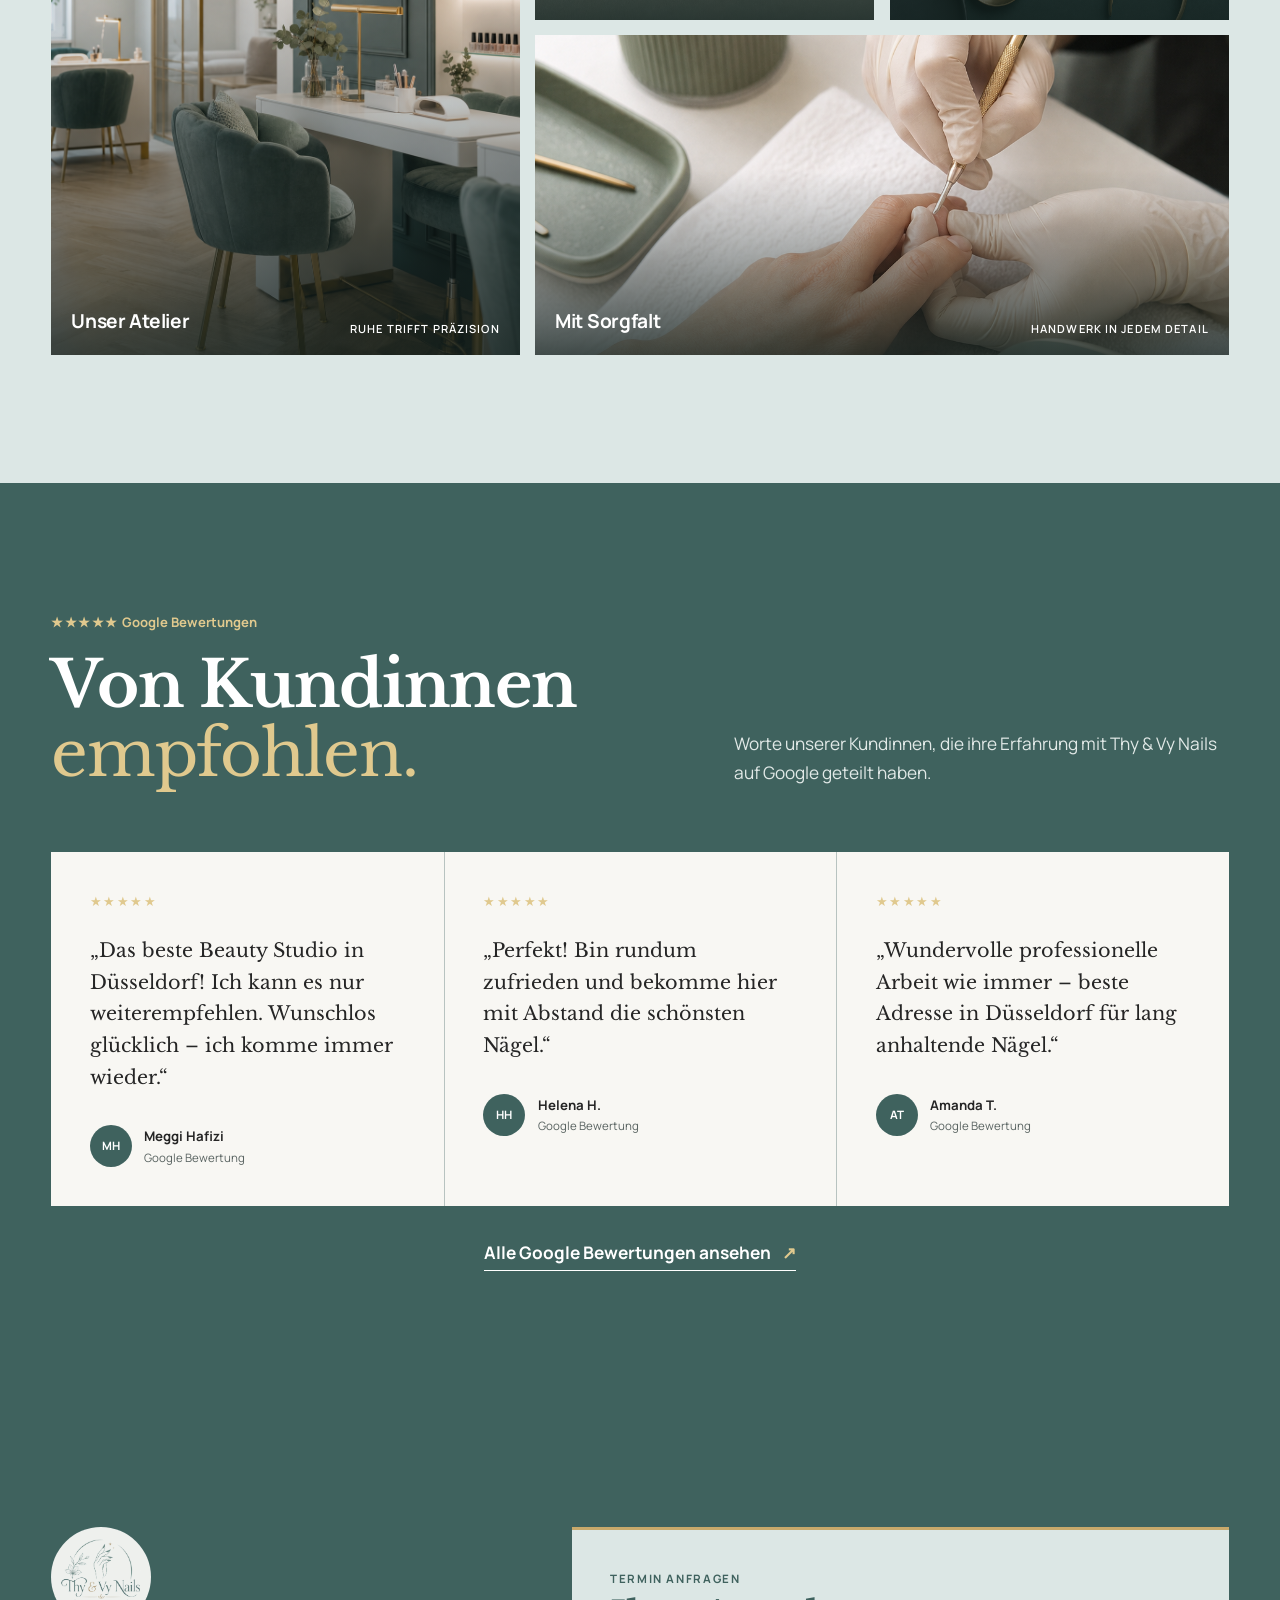
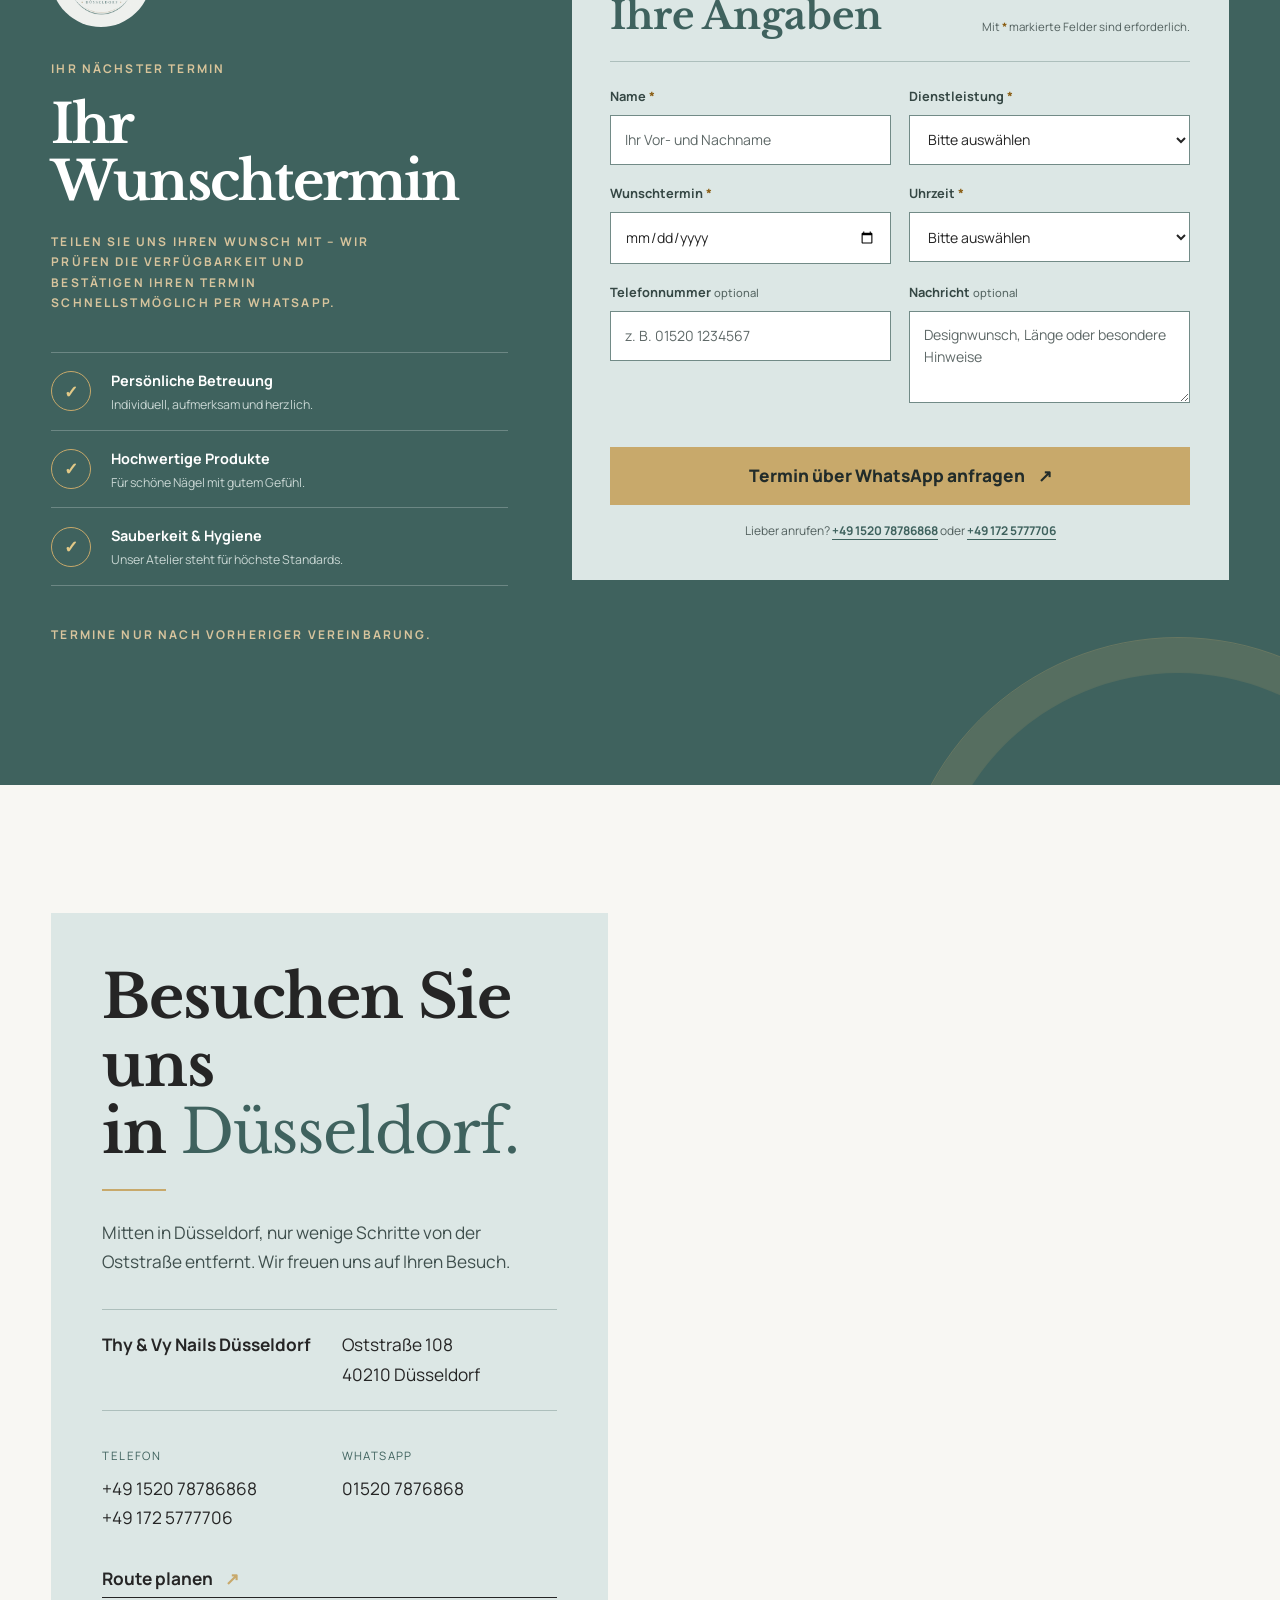
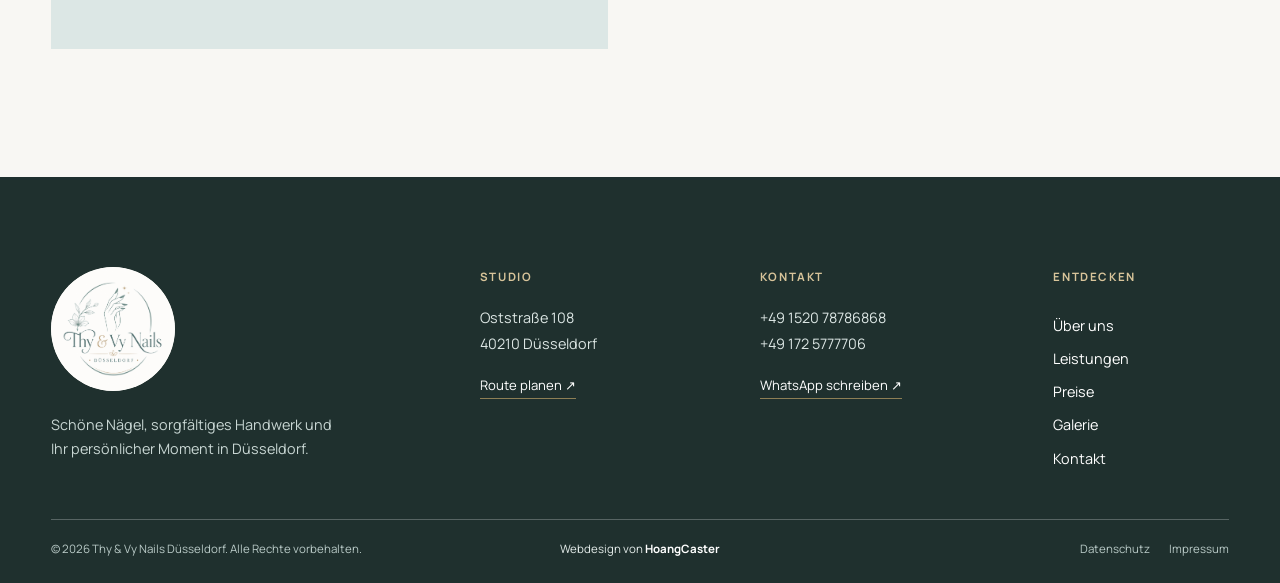
==== commit 0741d9d8: "upload" ====
--- a/index.html
+++ b/index.html
@@ -42,6 +42,11 @@
         <p class="hero-note">Nagelstudio in Düsseldorf</p>
         <h1>Schöne Nägel.<br>Elegantes Design.<br><em>Ihr Moment.</em></h1>
         <p class="hero-text">Willkommen bei Thy &amp; Vy Nails Düsseldorf. Wir bieten professionelle Nagelmodellage, Maniküre, Pediküre und individuelle Nageldesigns in einer entspannten und stilvollen Atmosphäre.</p>
+        <a class="hero-offer" href="#preise" aria-label="Mehr über den Schülerrabatt erfahren">
+          <strong>20%</strong>
+          <span><b>Rabatt für Schüler</b><small>Mit gültigem Schülerausweis</small></span>
+          <i aria-hidden="true">↘</i>
+        </a>
         <div class="hero-actions">
           <a class="button" href="https://wa.me/4915207876868?text=Hallo%20Thy%20%26%20Vy%20Nails%2C%20ich%20m%C3%B6chte%20gerne%20einen%20Termin%20vereinbaren." target="_blank" rel="noopener">Termin über WhatsApp</a>
           <a class="text-link" href="#preise">Preisliste ansehen <span aria-hidden="true">↓</span></a>
@@ -55,7 +60,7 @@
     </section>
 
     <div class="brand-rail" aria-label="Unsere Qualitätsversprechen">
-      <div><span>Persönlich beraten</span><i></i><span>Hygienisch gearbeitet</span><i></i><span>Individuell gestaltet</span><i></i><span>Mit Liebe zum Detail</span></div>
+      <div><span>20% Schülerrabatt</span><i></i><span>5-Sterne-Erfahrungen</span><i></i><span>Hygienisch gearbeitet</span><i></i><span>Mit Liebe zum Detail</span></div>
     </div>
 
     <section class="intro section" id="ueber-uns">
--- a/styles.css
+++ b/styles.css
@@ -226,3 +226,9 @@
 .reviews{background:var(--canvas)}.reviews-head{max-width:var(--max);margin:0 auto clamp(2.5rem,5vw,4.5rem);display:flex;justify-content:space-between;align-items:end;gap:3rem}.reviews-kicker{margin:0 0 1rem;color:var(--deep);font-size:.82rem;font-weight:700}.reviews-kicker span,.review-stars{color:#a77b27;letter-spacing:.12em}.reviews h2{font-size:clamp(2.6rem,5vw,4.8rem);margin:0}.reviews-head>p{max-width:45ch;margin:0;color:#4c5654}.review-list{max-width:var(--max);margin:auto;display:grid;grid-template-columns:repeat(3,1fr);border-top:1px solid rgba(63,98,94,.35);border-bottom:1px solid rgba(63,98,94,.35)}.review-quote{margin:0;padding:clamp(1.6rem,3vw,2.5rem);min-width:0}.review-quote+.review-quote{border-left:1px solid rgba(63,98,94,.35)}.review-stars{font-size:.82rem}.review-quote blockquote{margin:1.4rem 0 2rem;font-family:var(--serif);font-size:clamp(1.05rem,1.5vw,1.3rem);line-height:1.65;color:var(--ink)}.review-quote figcaption{display:flex;align-items:center;gap:.8rem}.review-quote figcaption>span{width:42px;height:42px;flex:0 0 auto;border-radius:50%;display:grid;place-items:center;background:var(--deep);color:#fff;font-size:.72rem;font-weight:700}.review-quote figcaption strong,.review-quote figcaption small{display:block}.review-quote figcaption strong{font-size:.83rem}.review-quote figcaption small{color:#596361;font-size:.72rem}.reviews-link{margin:2rem auto 0;max-width:max-content;display:flex}
 @media(max-width:980px){.reviews-head{align-items:start}.review-list{grid-template-columns:1fr}.review-quote+.review-quote{border-left:0;border-top:1px solid rgba(63,98,94,.35)}}
 @media(max-width:680px){.student-offer{align-items:flex-start}.reviews-head{display:block}.reviews-head>p{margin-top:1.4rem}}
+
+/* Bolder emphasis for current offer and social proof */
+.hero-offer{width:min(100%,500px);margin-top:2rem;display:grid;grid-template-columns:auto 1fr auto;align-items:center;gap:1rem;padding:.9rem 1rem;background:var(--gold);color:#243735;transition:transform .25s var(--ease),background .25s}.hero-offer:hover{transform:translateY(-3px);background:#d5b97f}.hero-offer>strong{font-family:var(--serif);font-size:clamp(2.2rem,4vw,3.5rem);line-height:1}.hero-offer b,.hero-offer small{display:block}.hero-offer b{font-size:.9rem}.hero-offer small{margin-top:.1rem;font-size:.7rem}.hero-offer>i{font-style:normal;font-size:1.45rem}
+.student-offer{max-width:var(--max);padding:clamp(1.5rem,3vw,2.3rem);background:var(--deep);color:#fff;border:0}.student-offer-value{font-size:clamp(4rem,9vw,7.5rem);color:#e0c98e}.student-offer strong{font-size:clamp(1.6rem,3vw,2.4rem);color:#fff}.student-offer p{color:#e2ebe9;font-size:1rem}.pricing-button{margin-top:2rem}
+.reviews{background:var(--deep);color:#fff}.reviews-kicker,.reviews h2 em,.reviews-kicker span,.review-stars{color:#e0c98e}.reviews-head>p{color:#e1e9e7}.review-list{background:var(--canvas);color:var(--ink);border:0}.review-quote+.review-quote{border-color:rgba(63,98,94,.35)}.reviews-link{color:#fff}.reviews-link span{color:#e0c98e}
+@media(max-width:680px){.hero-offer{margin-top:1.5rem}.student-offer{display:block}.student-offer-value{display:block;margin-bottom:.8rem}.reviews-link{max-width:none;justify-content:center;text-align:center}}
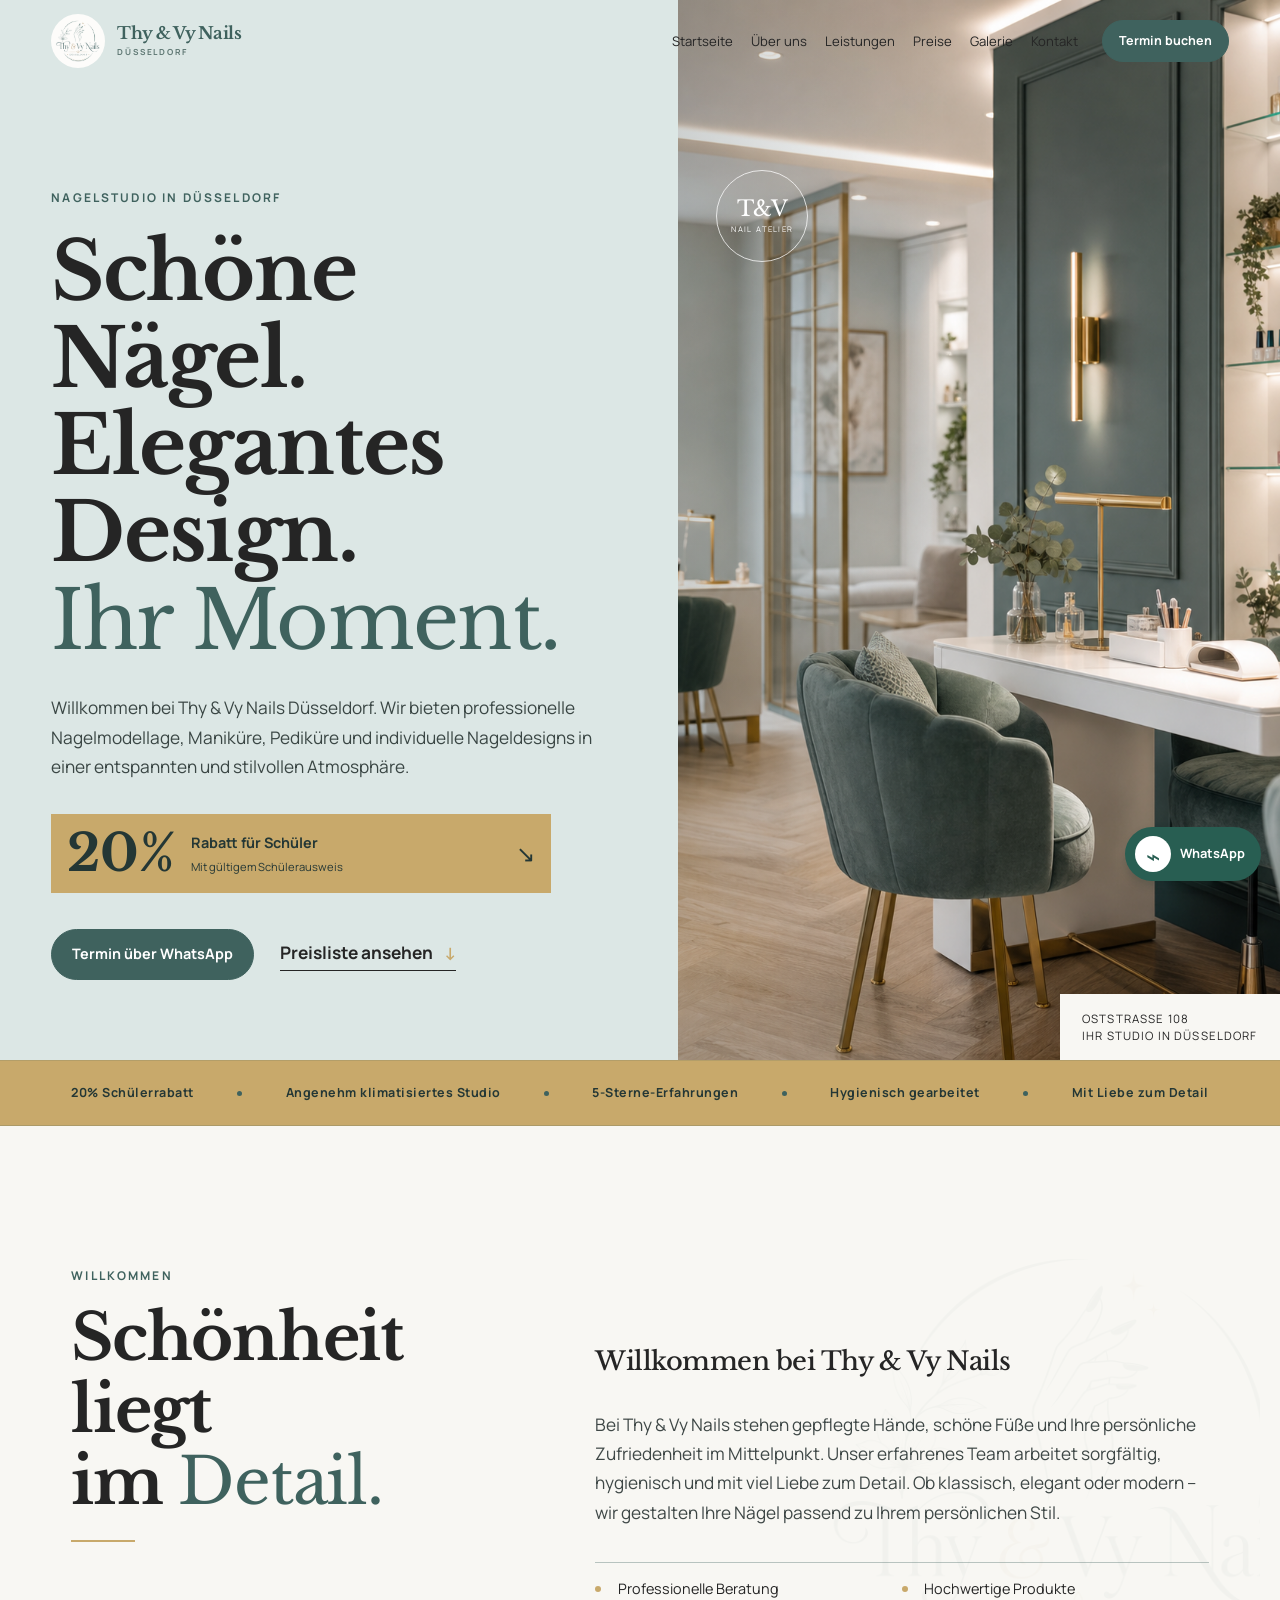
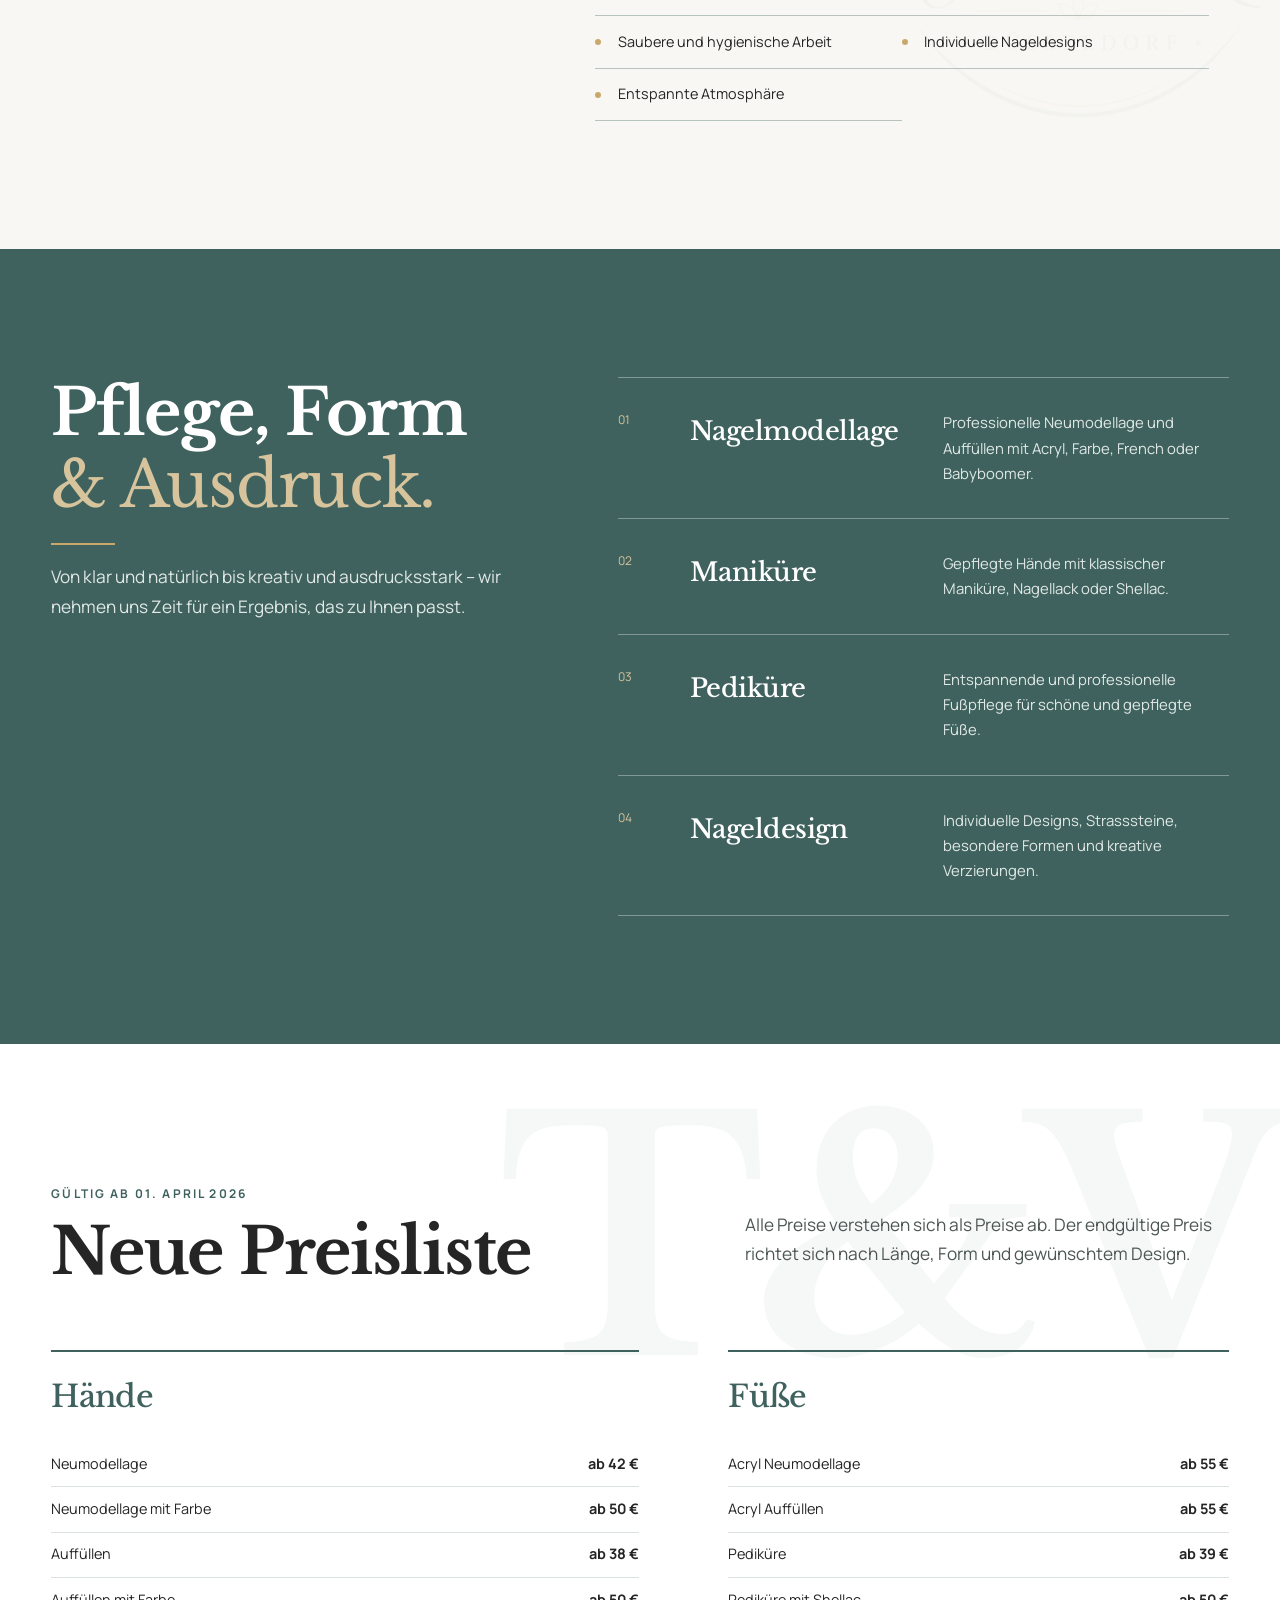
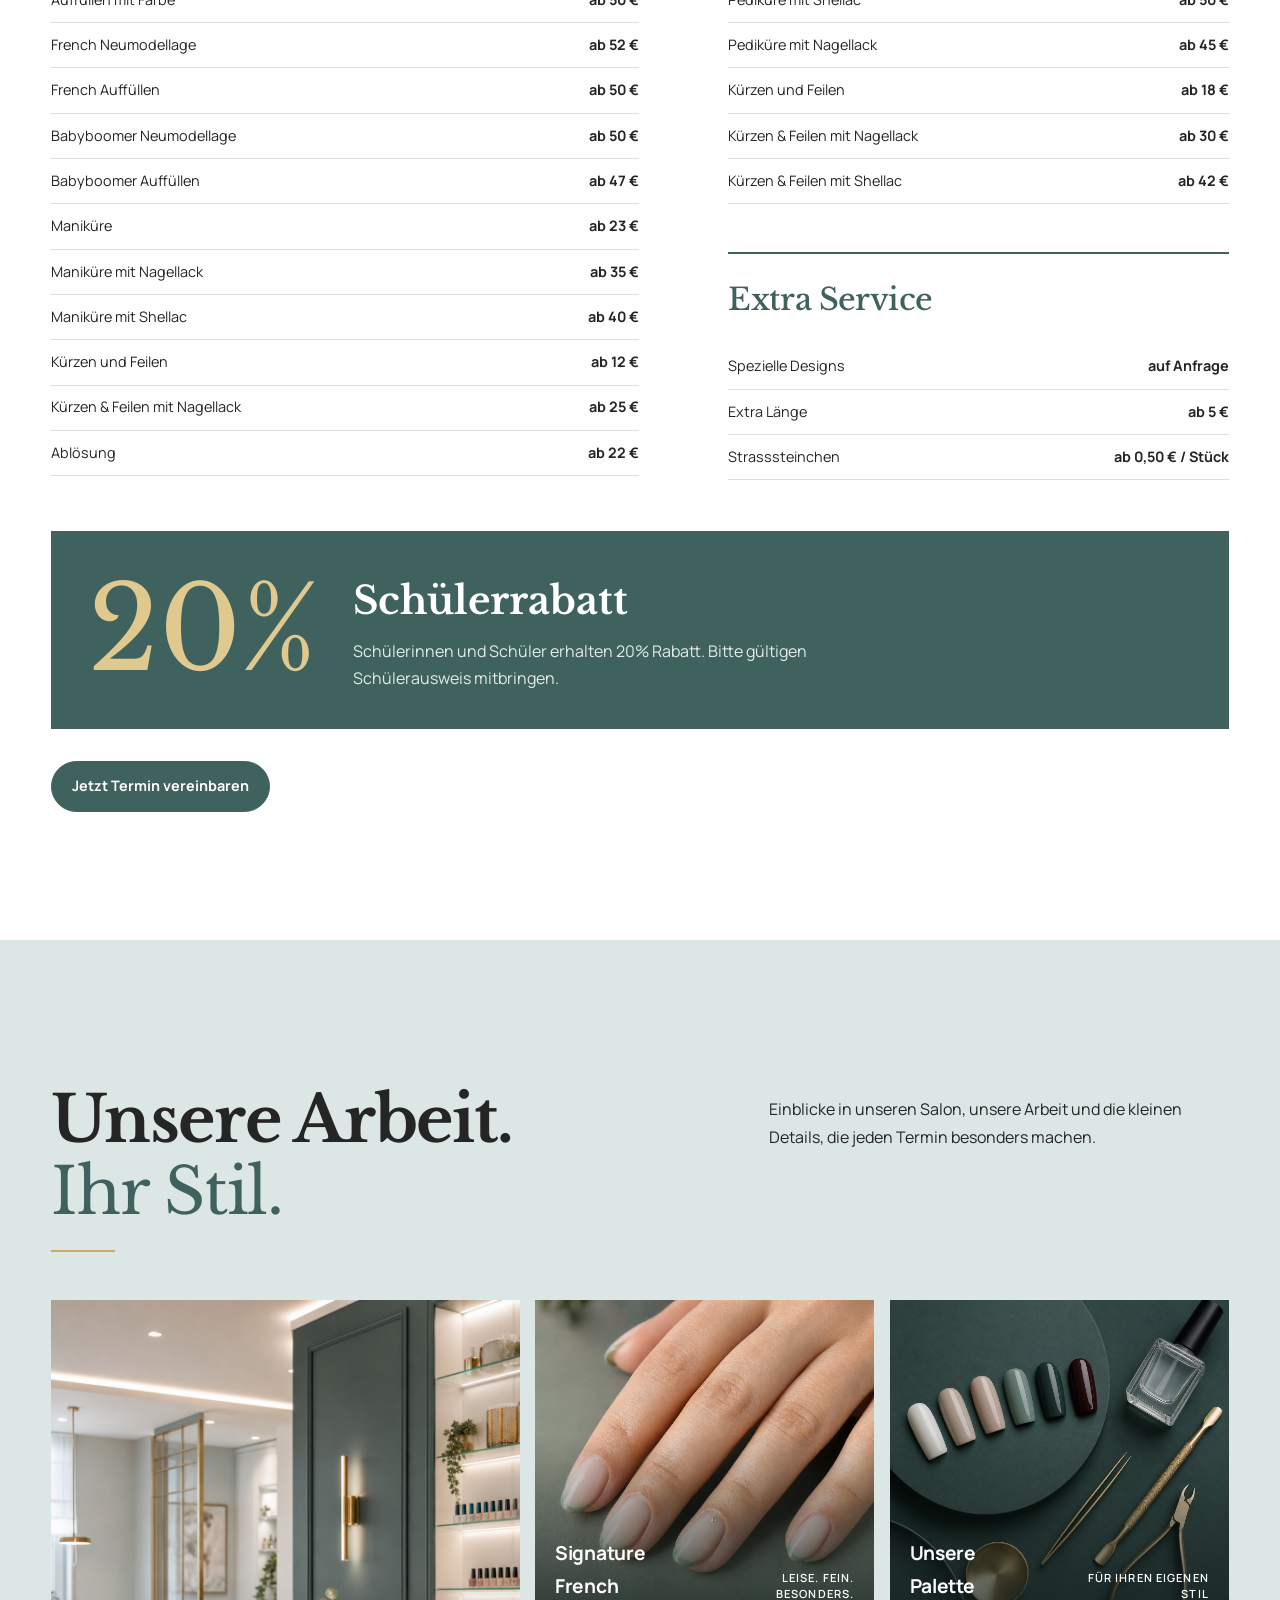
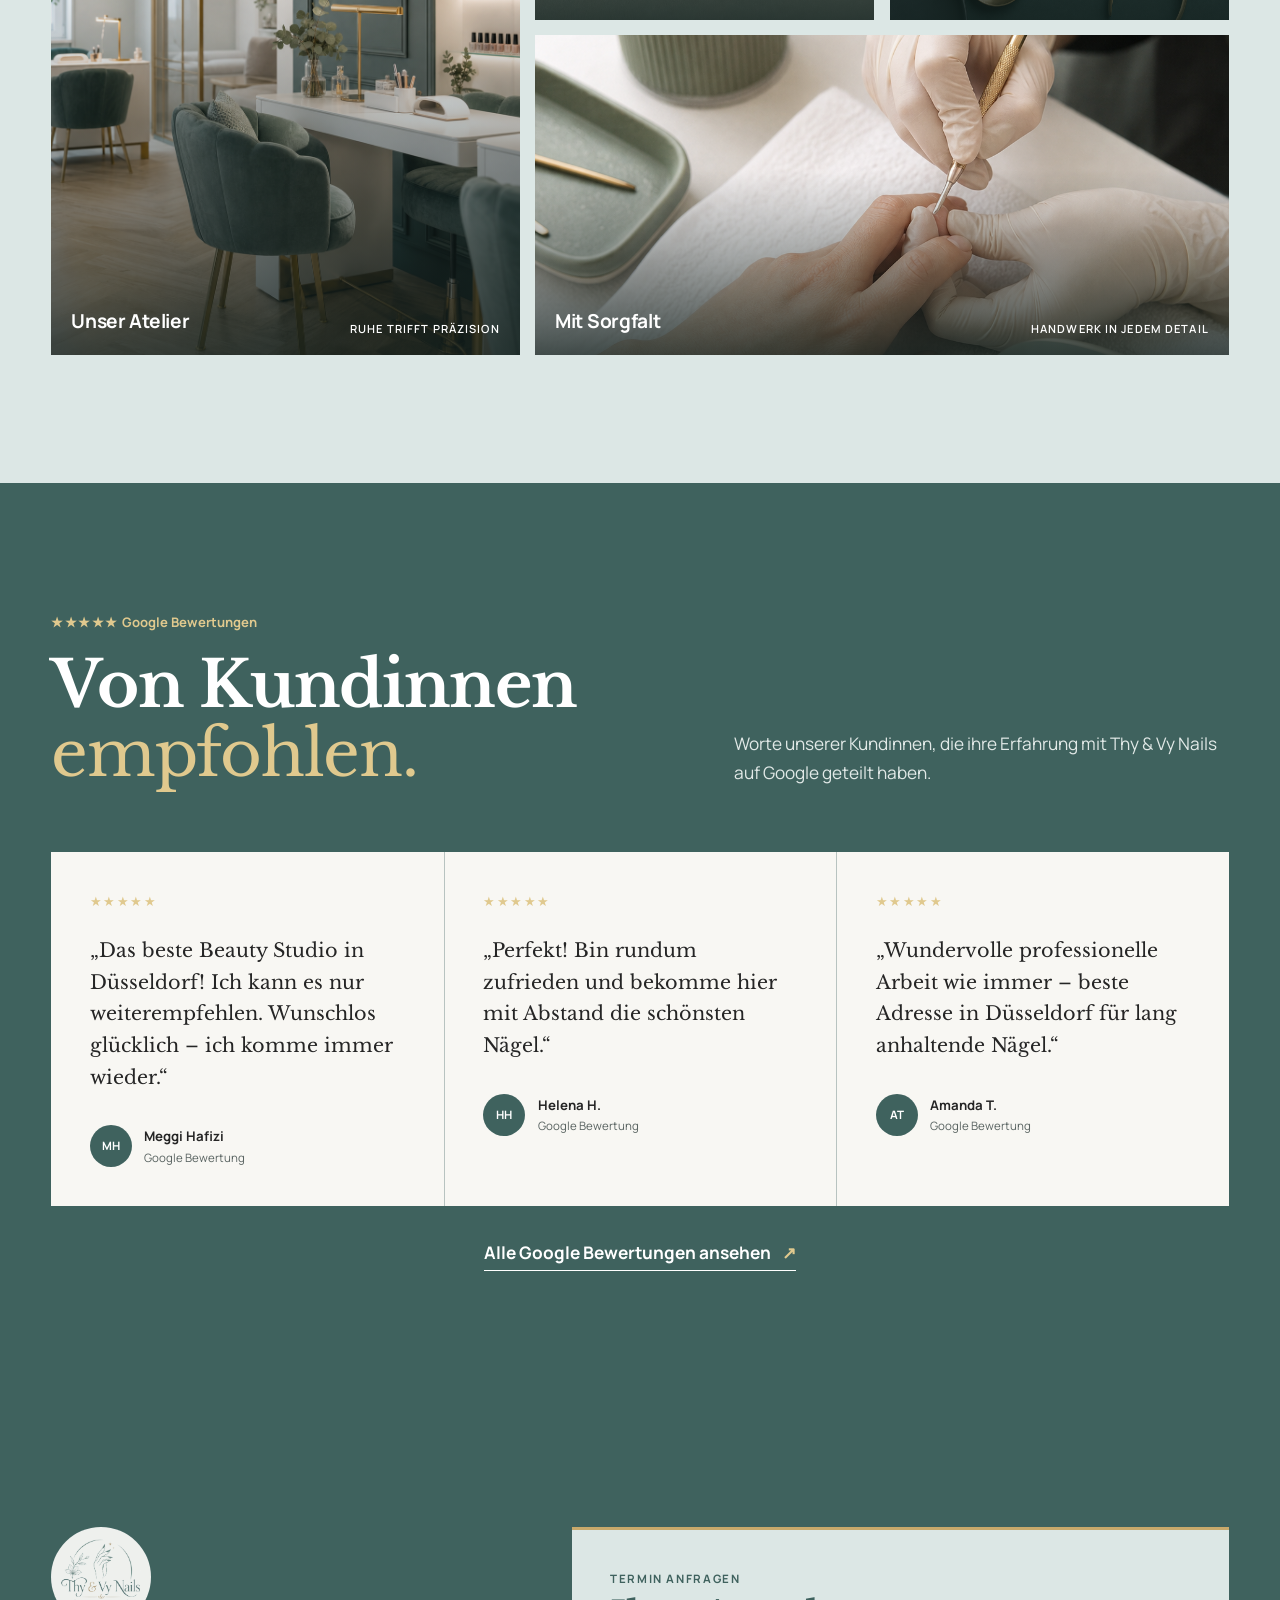
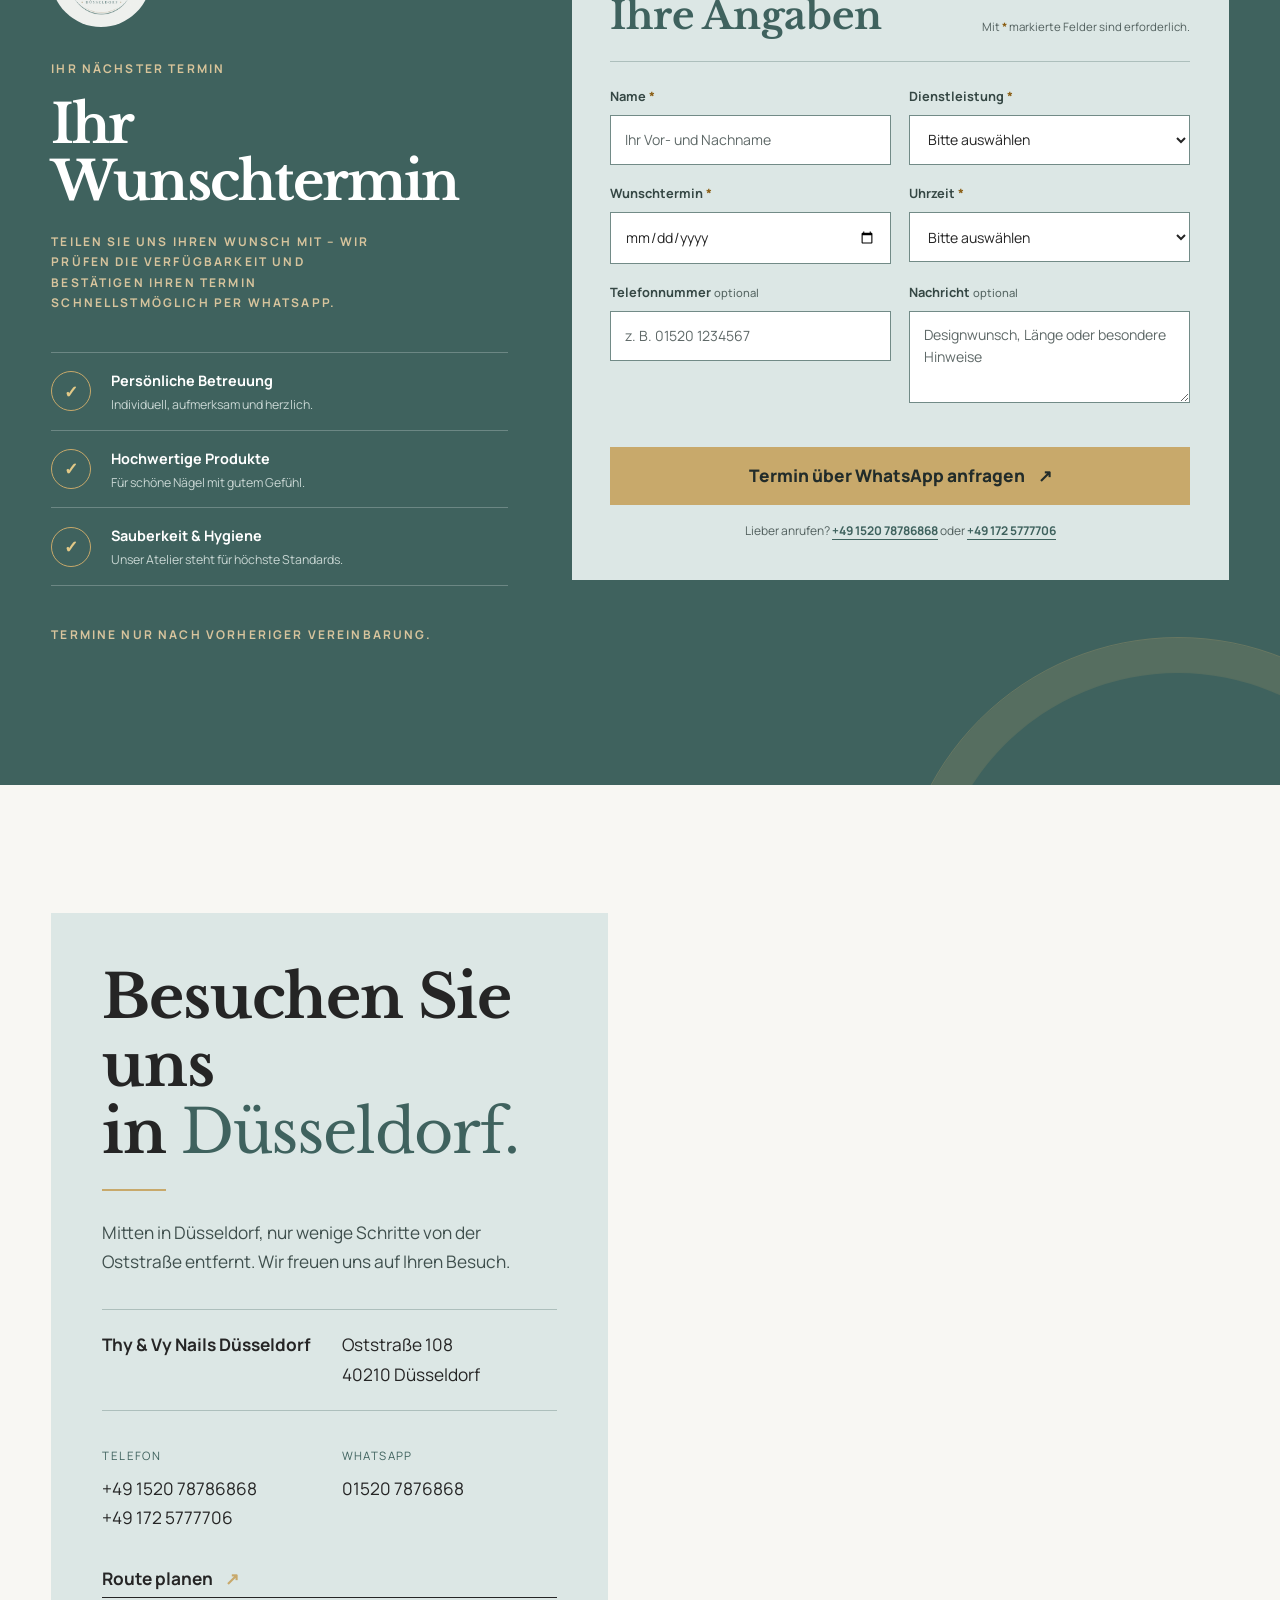
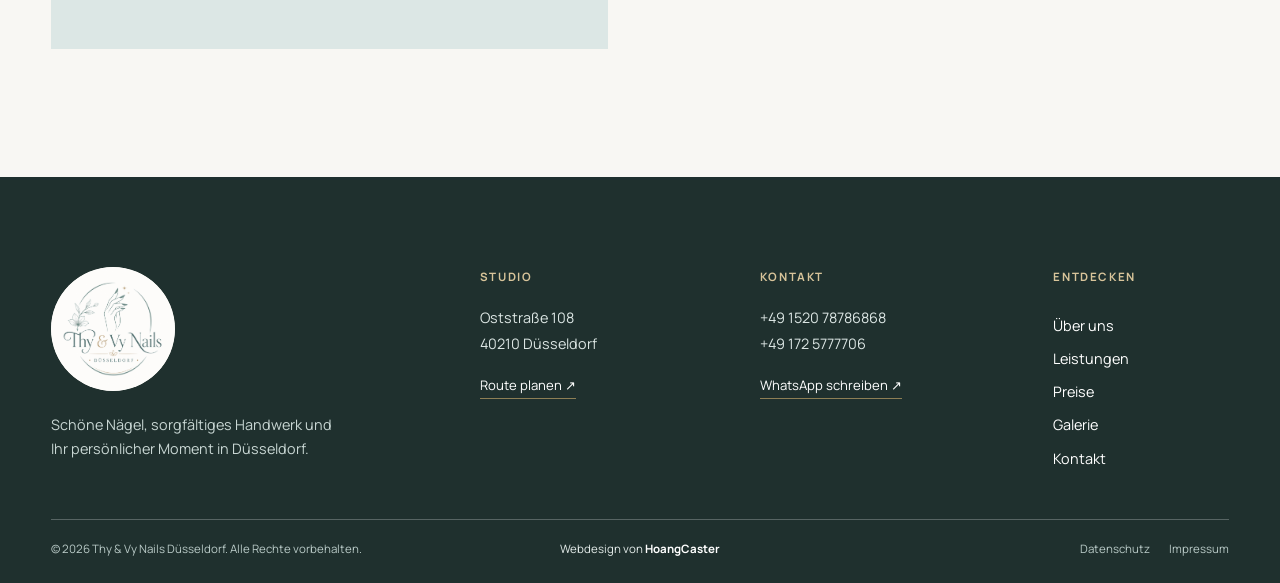
==== commit 2d01b057: "upload" ====
--- a/index.html
+++ b/index.html
@@ -60,7 +60,7 @@
     </section>
 
     <div class="brand-rail" aria-label="Unsere Qualitätsversprechen">
-      <div><span>20% Schülerrabatt</span><i></i><span>5-Sterne-Erfahrungen</span><i></i><span>Hygienisch gearbeitet</span><i></i><span>Mit Liebe zum Detail</span></div>
+      <div><span>20% Schülerrabatt</span><i></i><span>Angenehm klimatisiertes Studio</span><i></i><span>5-Sterne-Erfahrungen</span><i></i><span>Hygienisch gearbeitet</span><i></i><span>Mit Liebe zum Detail</span></div>
     </div>
 
     <section class="intro section" id="ueber-uns">
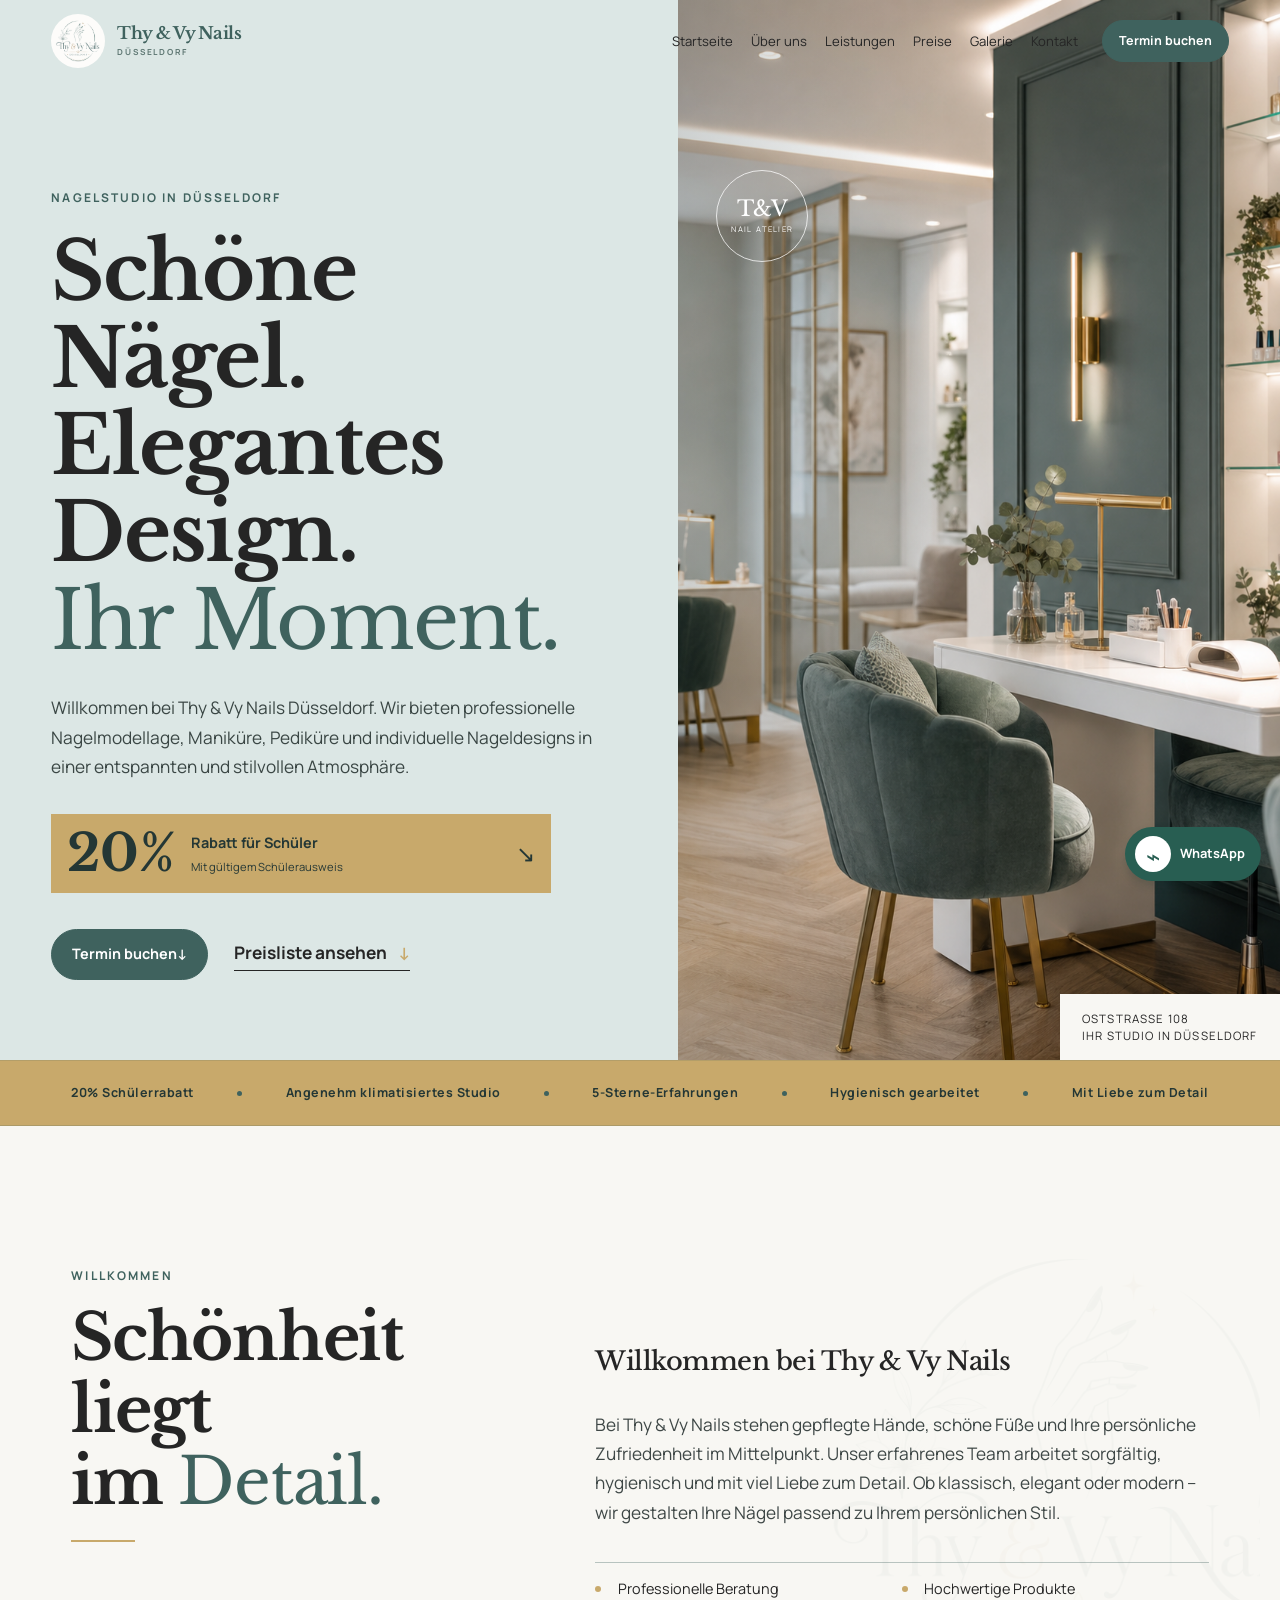
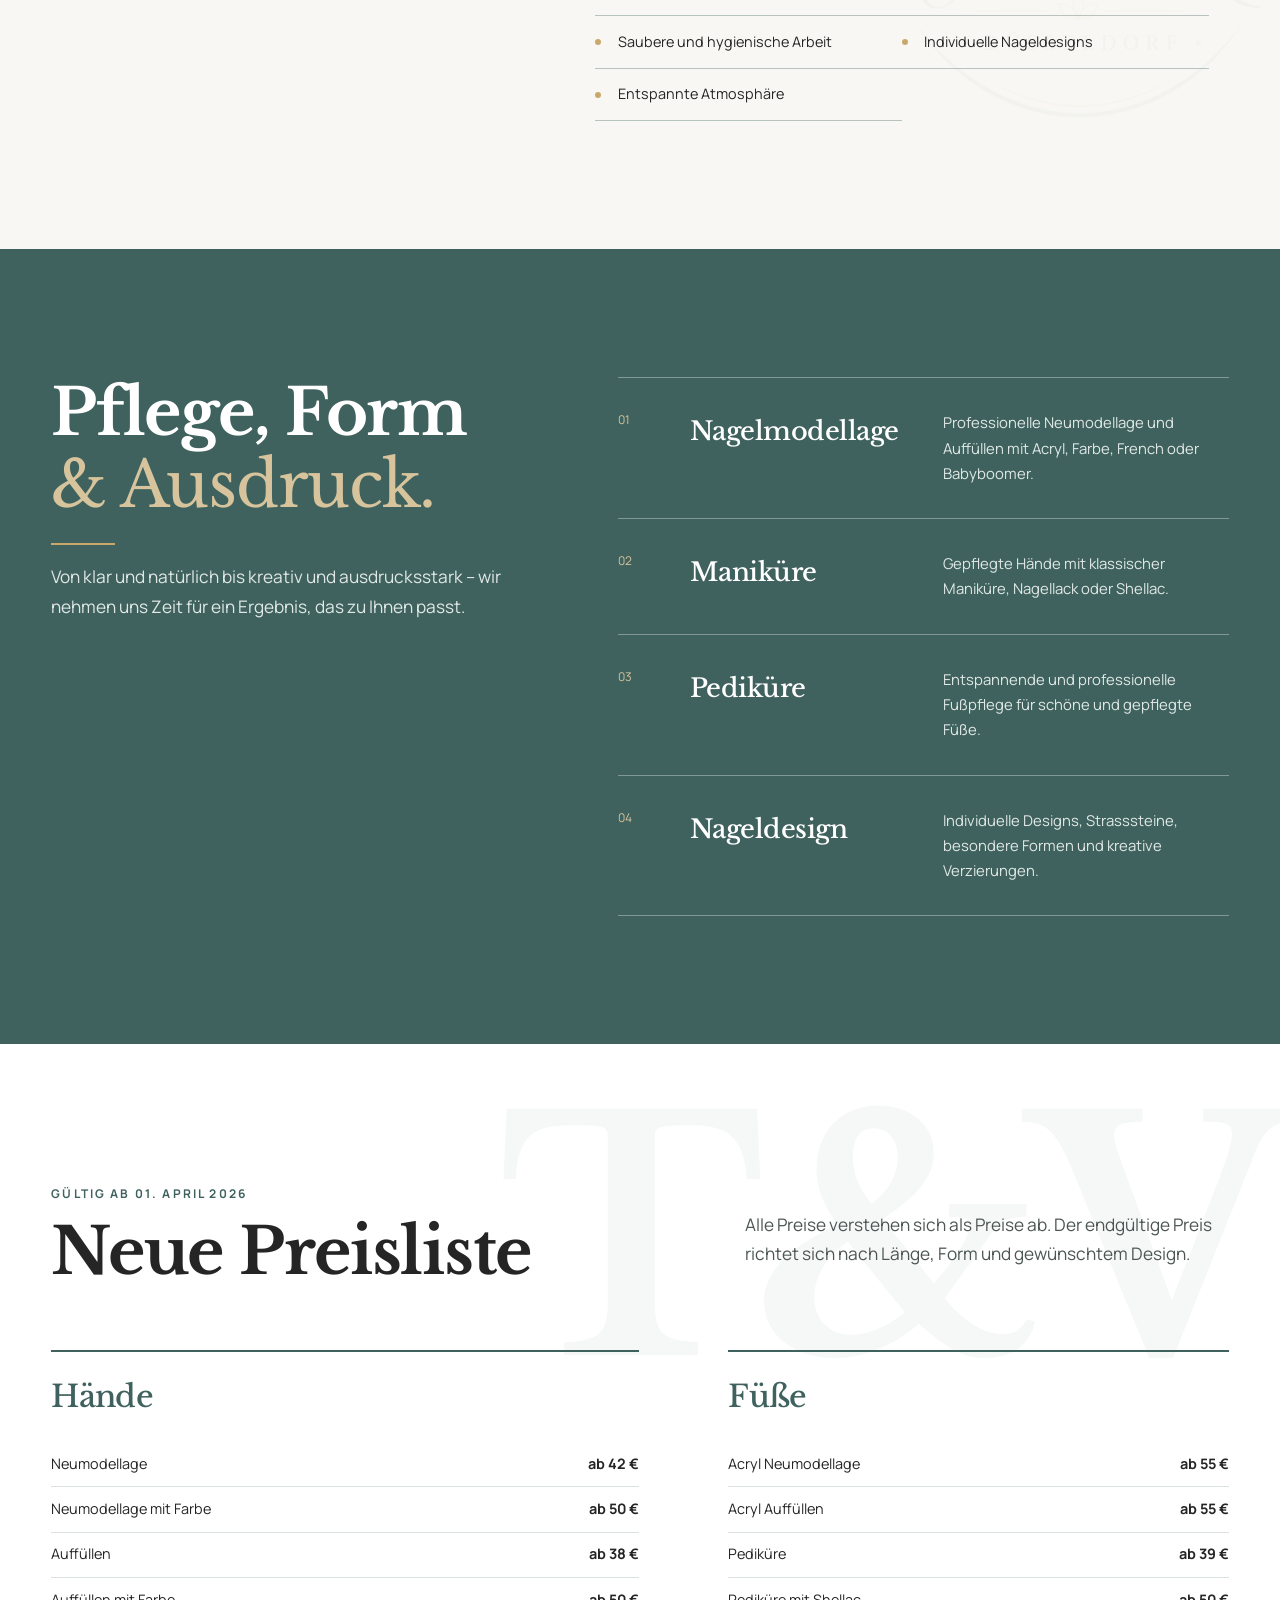
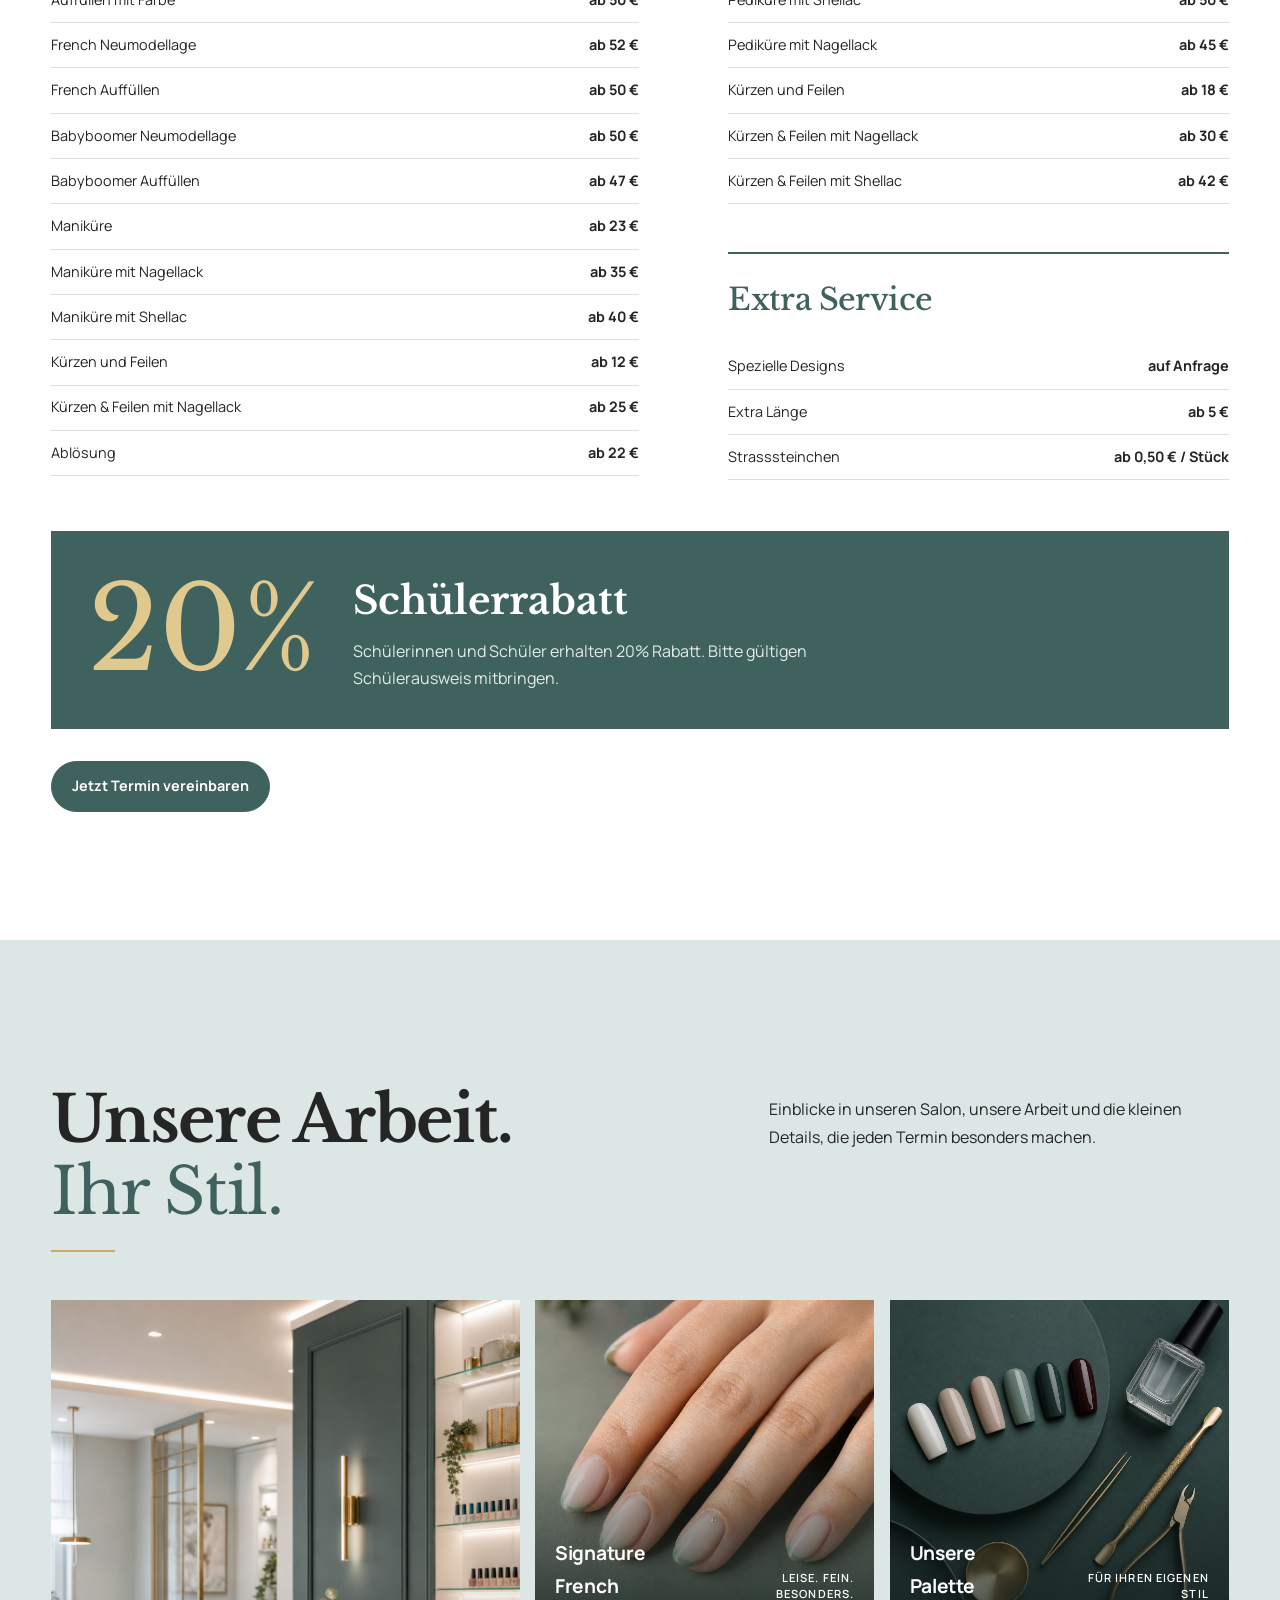
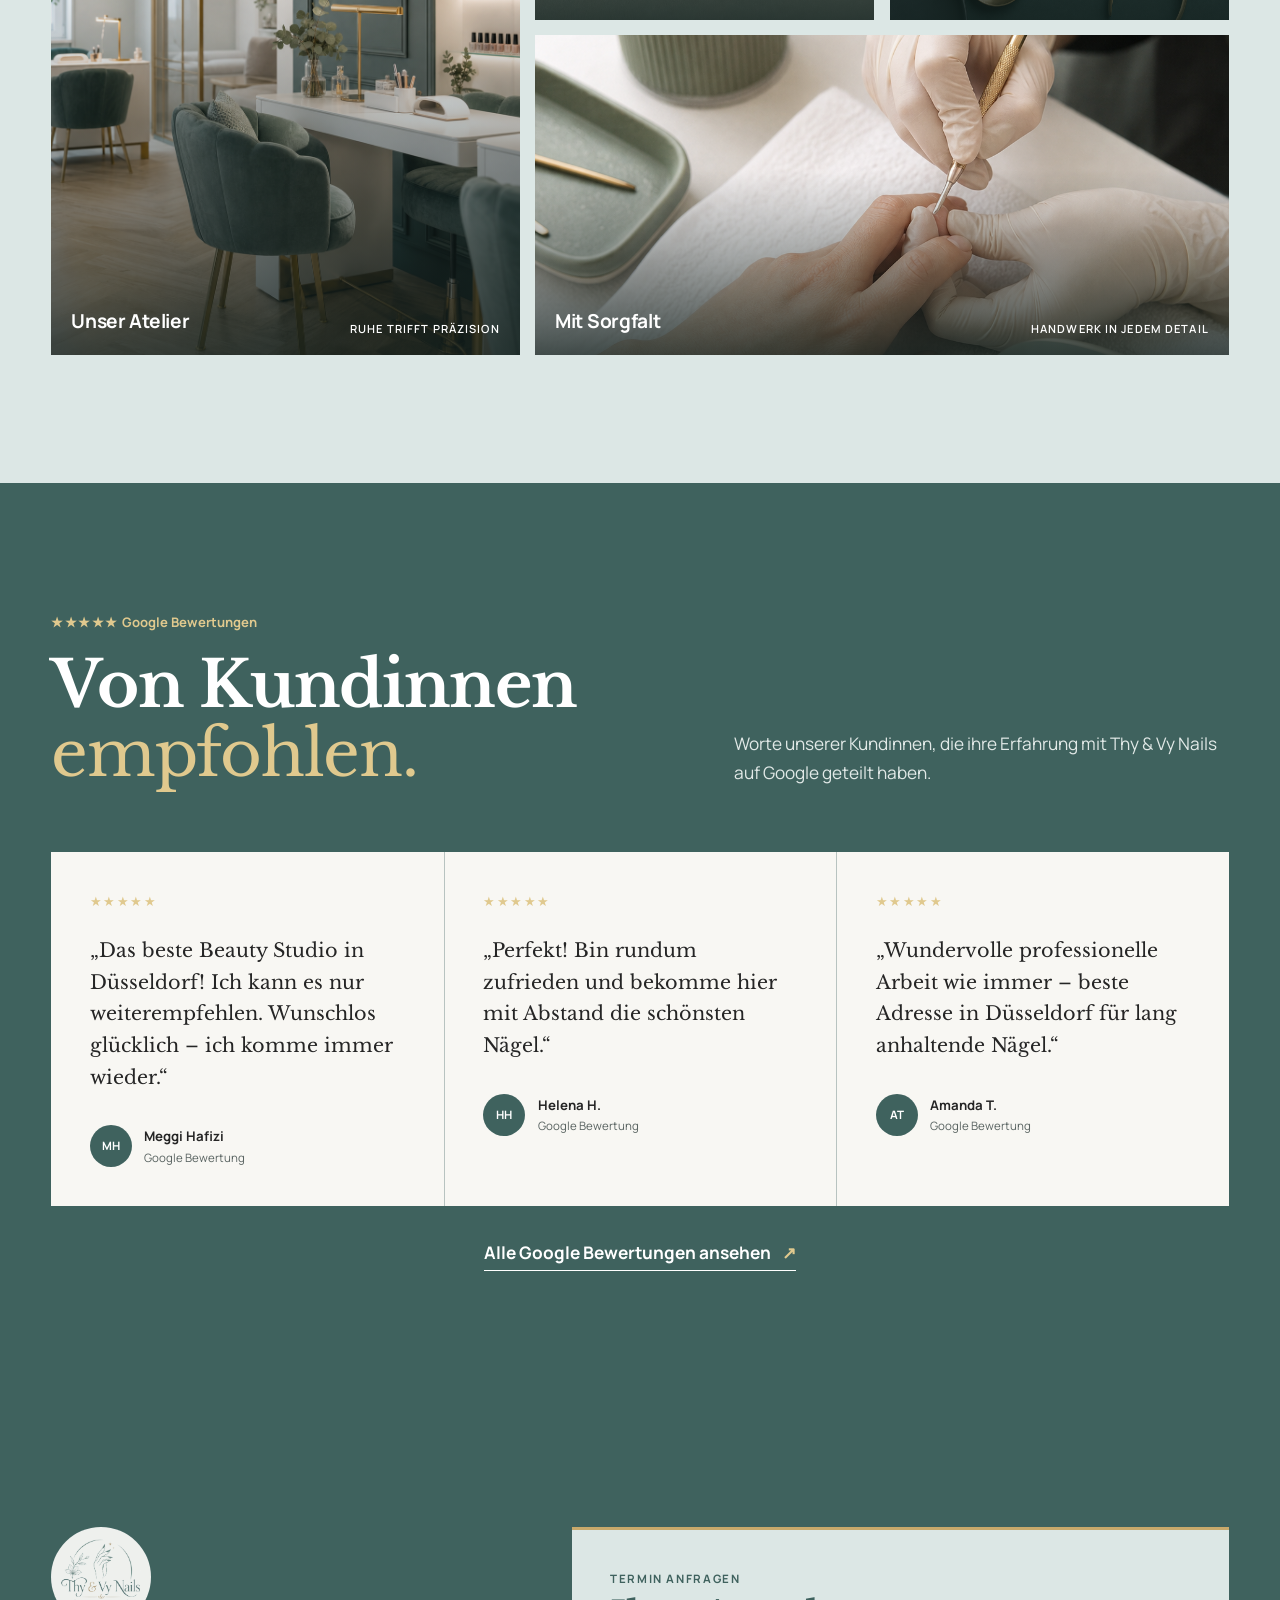
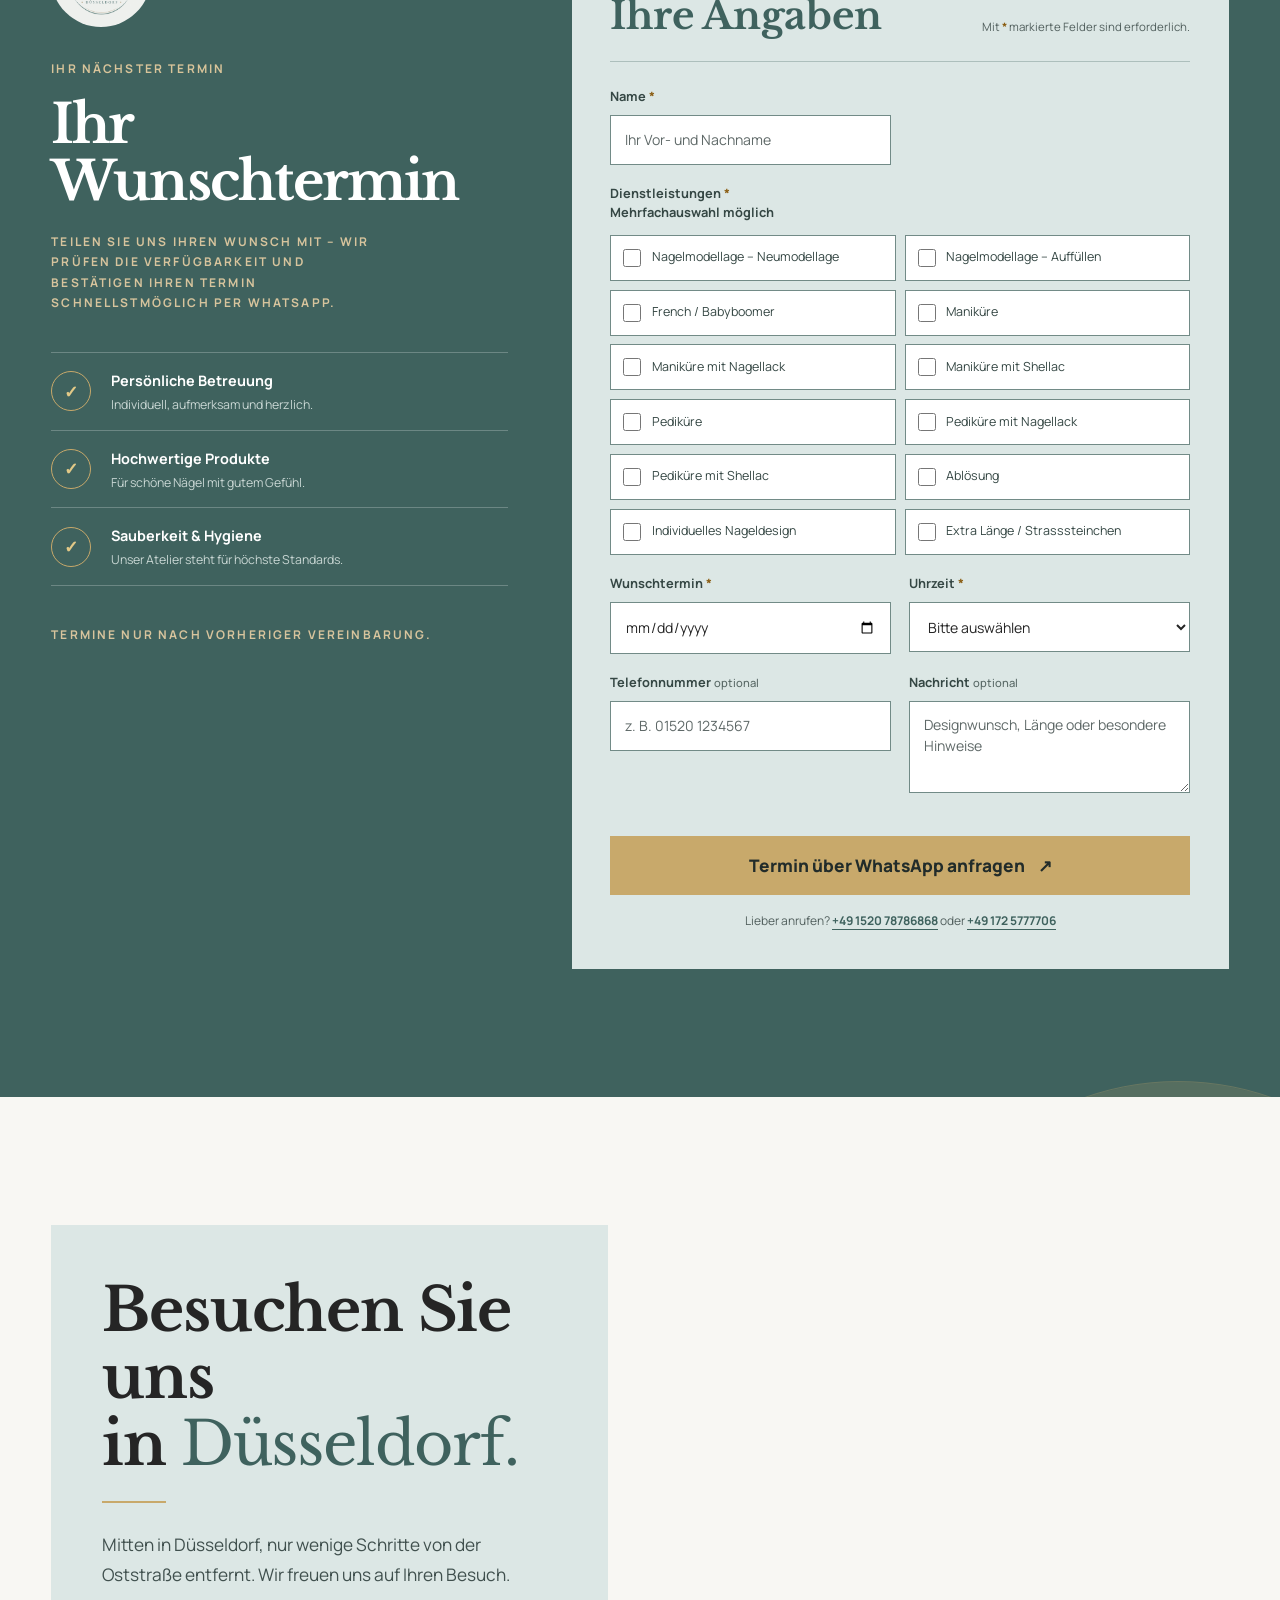
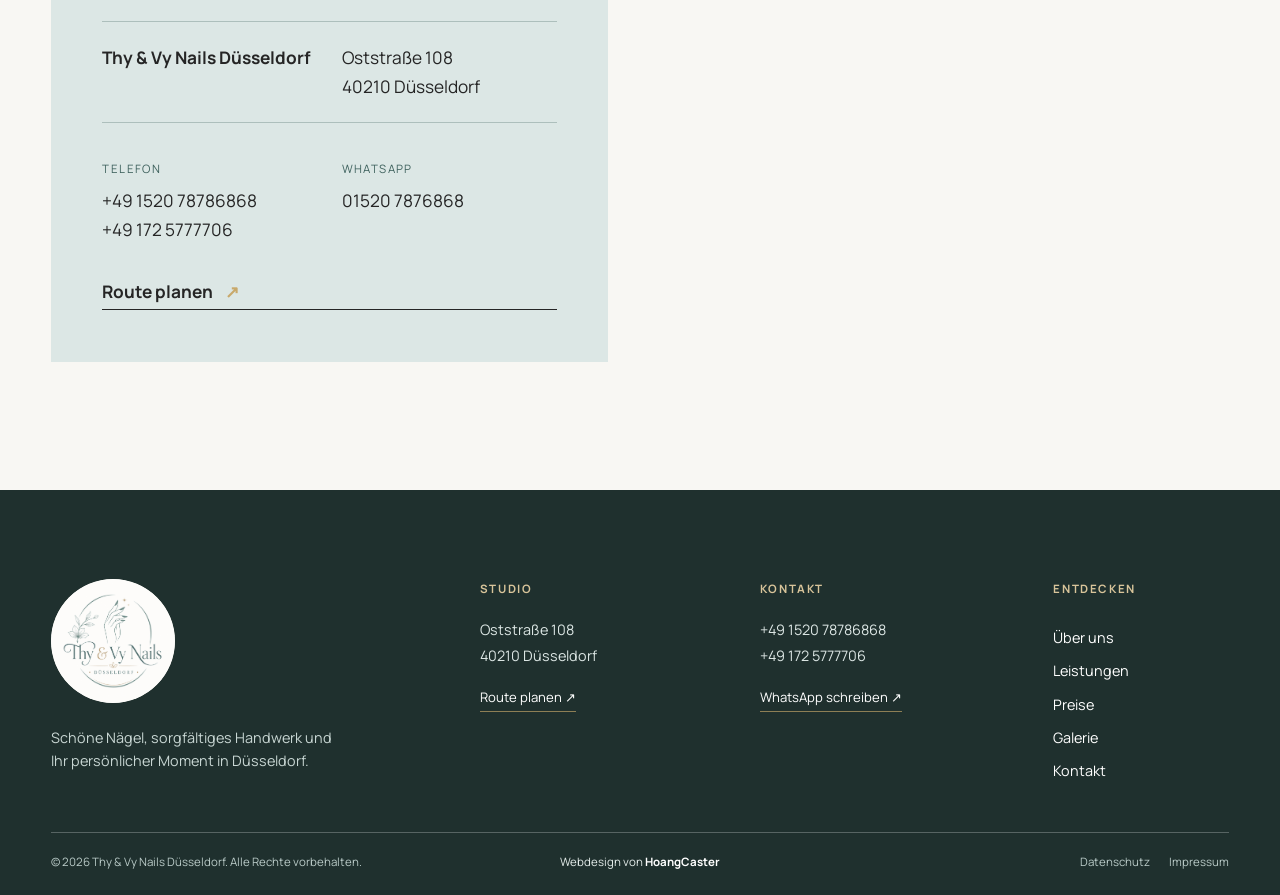
==== commit 262fbf91: "upload" ====
--- a/index.html
+++ b/index.html
@@ -48,7 +48,7 @@
           <i aria-hidden="true">↘</i>
         </a>
         <div class="hero-actions">
-          <a class="button" href="https://wa.me/4915207876868?text=Hallo%20Thy%20%26%20Vy%20Nails%2C%20ich%20m%C3%B6chte%20gerne%20einen%20Termin%20vereinbaren." target="_blank" rel="noopener">Termin über WhatsApp</a>
+          <a class="button" href="#termin">Termin buchen <span aria-hidden="true">↓</span></a>
           <a class="text-link" href="#preise">Preisliste ansehen <span aria-hidden="true">↓</span></a>
         </div>
       </div>
@@ -200,21 +200,25 @@
             <input type="text" name="name" autocomplete="name" placeholder="Ihr Vor- und Nachname" required>
             <small class="field-error">Bitte geben Sie Ihren Namen ein.</small>
           </label>
-          <label class="form-field">
-            <span>Dienstleistung <b>*</b></span>
-            <select name="service" required>
-              <option value="">Bitte auswählen</option>
-              <option>Nagelmodellage – Neumodellage</option>
-              <option>Nagelmodellage – Auffüllen</option>
-              <option>French / Babyboomer</option>
-              <option>Maniküre</option>
-              <option>Maniküre mit Shellac</option>
-              <option>Pediküre</option>
-              <option>Pediküre mit Shellac</option>
-              <option>Individuelles Nageldesign</option>
-            </select>
-            <small class="field-error">Bitte wählen Sie eine Dienstleistung.</small>
-          </label>
+          <fieldset class="form-field service-field" id="service-field">
+            <legend>Dienstleistungen <b>*</b></legend>
+            <span class="service-hint">Mehrfachauswahl möglich</span>
+            <div class="service-options">
+              <label><input type="checkbox" name="service" value="Nagelmodellage – Neumodellage"><span>Nagelmodellage – Neumodellage</span></label>
+              <label><input type="checkbox" name="service" value="Nagelmodellage – Auffüllen"><span>Nagelmodellage – Auffüllen</span></label>
+              <label><input type="checkbox" name="service" value="French / Babyboomer"><span>French / Babyboomer</span></label>
+              <label><input type="checkbox" name="service" value="Maniküre"><span>Maniküre</span></label>
+              <label><input type="checkbox" name="service" value="Maniküre mit Nagellack"><span>Maniküre mit Nagellack</span></label>
+              <label><input type="checkbox" name="service" value="Maniküre mit Shellac"><span>Maniküre mit Shellac</span></label>
+              <label><input type="checkbox" name="service" value="Pediküre"><span>Pediküre</span></label>
+              <label><input type="checkbox" name="service" value="Pediküre mit Nagellack"><span>Pediküre mit Nagellack</span></label>
+              <label><input type="checkbox" name="service" value="Pediküre mit Shellac"><span>Pediküre mit Shellac</span></label>
+              <label><input type="checkbox" name="service" value="Ablösung"><span>Ablösung</span></label>
+              <label><input type="checkbox" name="service" value="Individuelles Nageldesign"><span>Individuelles Nageldesign</span></label>
+              <label><input type="checkbox" name="service" value="Extra Länge / Strasssteinchen"><span>Extra Länge / Strasssteinchen</span></label>
+            </div>
+            <small class="field-error service-error">Bitte wählen Sie mindestens eine Dienstleistung.</small>
+          </fieldset>
           <label class="form-field">
             <span>Wunschtermin <b>*</b></span>
             <input type="date" name="date" required>
--- a/styles.css
+++ b/styles.css
@@ -177,9 +177,21 @@
 .form-heading b,.form-field b{color:#8a5d12}
 .form-grid{display:grid;grid-template-columns:1fr 1fr;gap:1.15rem}
 .form-field{display:flex;flex-direction:column;gap:.45rem;min-width:0}
+.service-field{grid-column:1/-1;margin:0;padding:0;border:0}
+.service-field legend{padding:0;font-size:.8rem;font-weight:700;color:#354744}
+.service-hint{margin-top:-.2rem;font-size:.72rem;color:#52605e}
+.service-options{display:grid;grid-template-columns:1fr 1fr;gap:.55rem;margin-top:.25rem}
+.service-options label{min-height:46px;display:flex;align-items:center;gap:.65rem;padding:.65rem .75rem;background:#fff;border:1px solid #728b87;cursor:pointer;transition:border-color .2s,background .2s,box-shadow .2s}
+.service-options label:has(input:checked){border-color:var(--deep);background:#edf4f2;box-shadow:inset 3px 0 0 var(--deep)}
+.service-options label:focus-within{border-color:var(--deep);box-shadow:0 0 0 3px rgba(63,98,94,.18)}
+.service-options label{min-width:0}
+.service-options span{min-width:0;overflow-wrap:anywhere;font-size:.78rem;line-height:1.35;color:#354744}
+.service-field.is-invalid .service-options label{border-color:#9d3931}
+.service-field.is-invalid .service-error{display:block}
 .form-field>span{font-size:.8rem;font-weight:700;color:#354744}
 .form-field em{font-family:var(--sans);font-size:.7rem;font-style:normal;font-weight:500;color:#596966}
 .form-field input,.form-field select,.form-field textarea{width:100%;min-height:50px;border:1px solid #728b87;border-radius:0;background:#fff;color:var(--ink);padding:.75rem .85rem;font:inherit;font-size:.88rem;outline:0;transition:border-color .2s,box-shadow .2s}
+.service-field .service-options input[type="checkbox"]{appearance:auto;width:18px;height:18px;min-width:18px;min-height:18px;margin:0;padding:0;border:0;box-shadow:none;accent-color:var(--deep);flex:0 0 18px}
 .form-field textarea{resize:vertical;min-height:92px;line-height:1.5}
 .form-field input::placeholder,.form-field textarea::placeholder{color:#5f6968;opacity:1}
 .form-field input:focus,.form-field select:focus,.form-field textarea:focus{border-color:var(--deep);box-shadow:0 0 0 3px rgba(63,98,94,.18)}
@@ -218,6 +230,7 @@
   .form-heading{display:block}
   .form-heading>span{display:block;margin-top:.75rem}
   .form-grid{grid-template-columns:1fr}
+  .service-options{grid-template-columns:1fr}
   .appointment-form{padding:1.15rem}
   .booking-preview p{padding-left:0}
 }
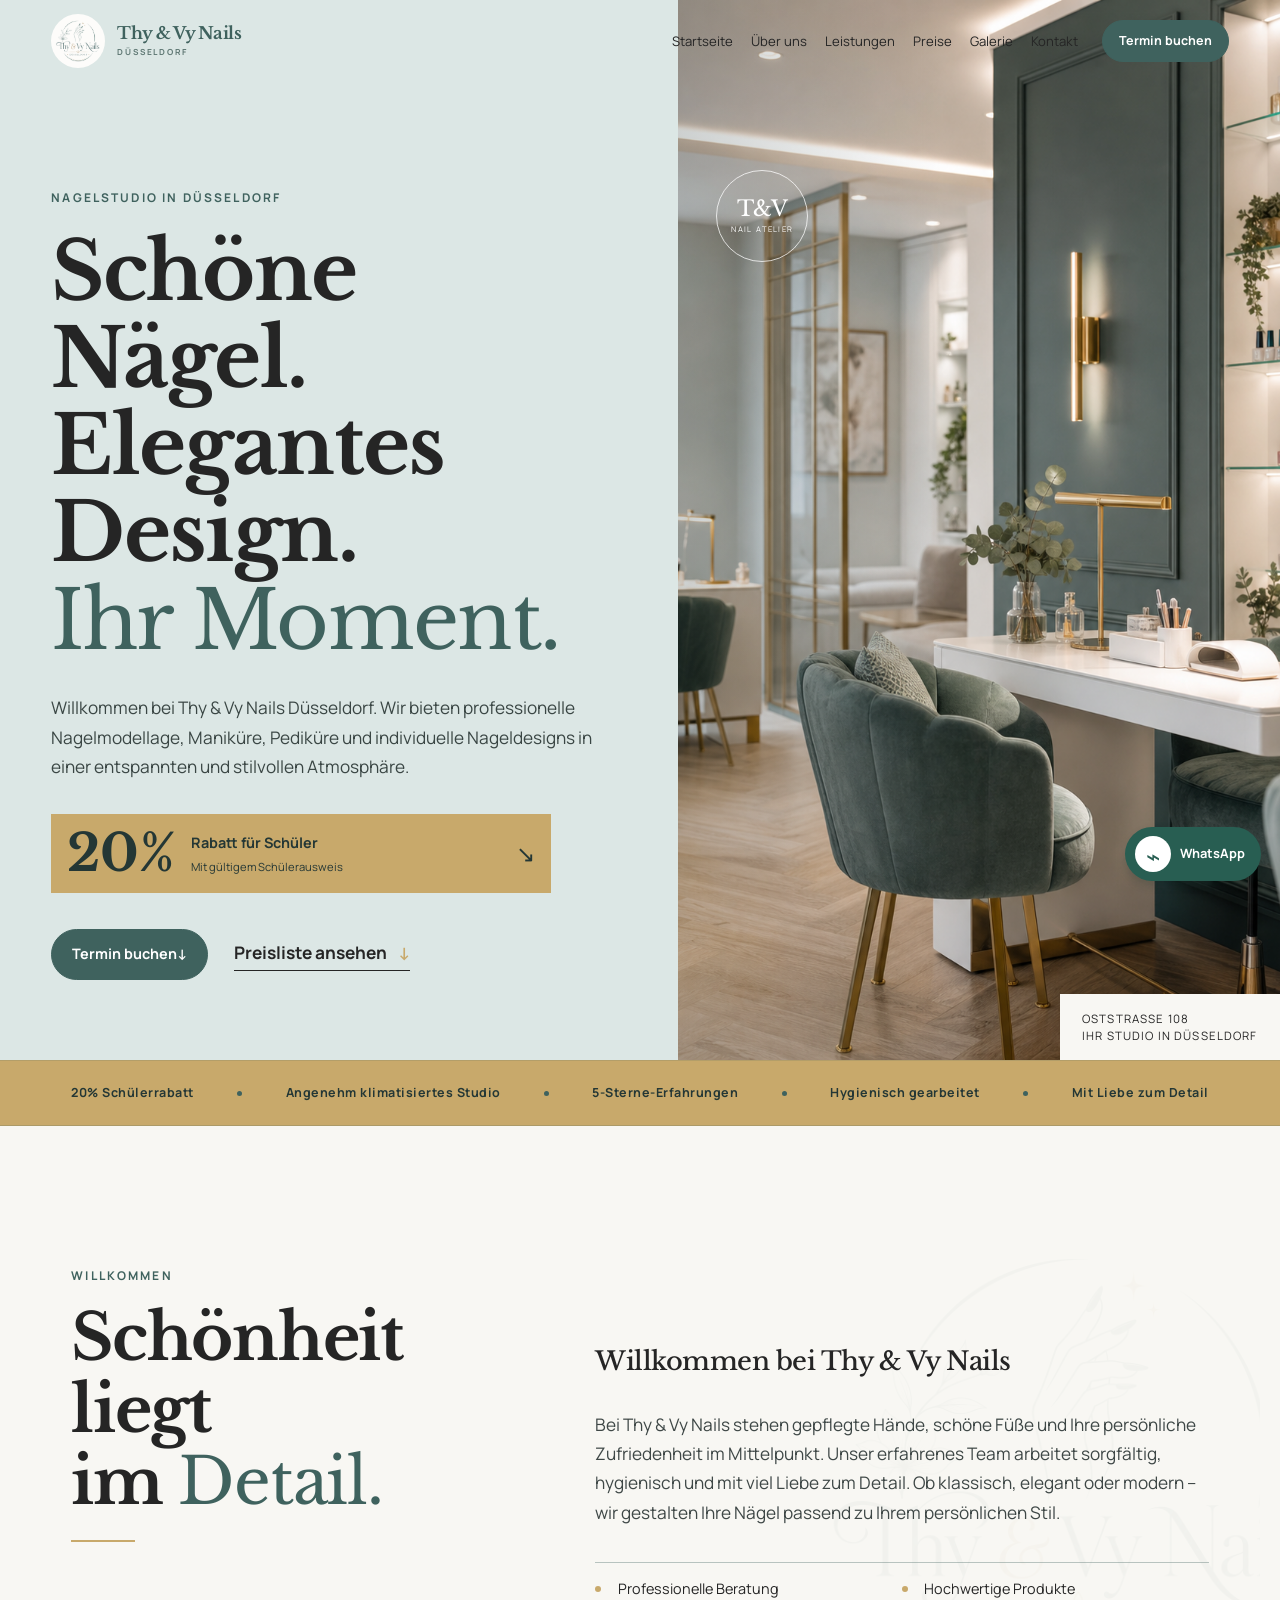
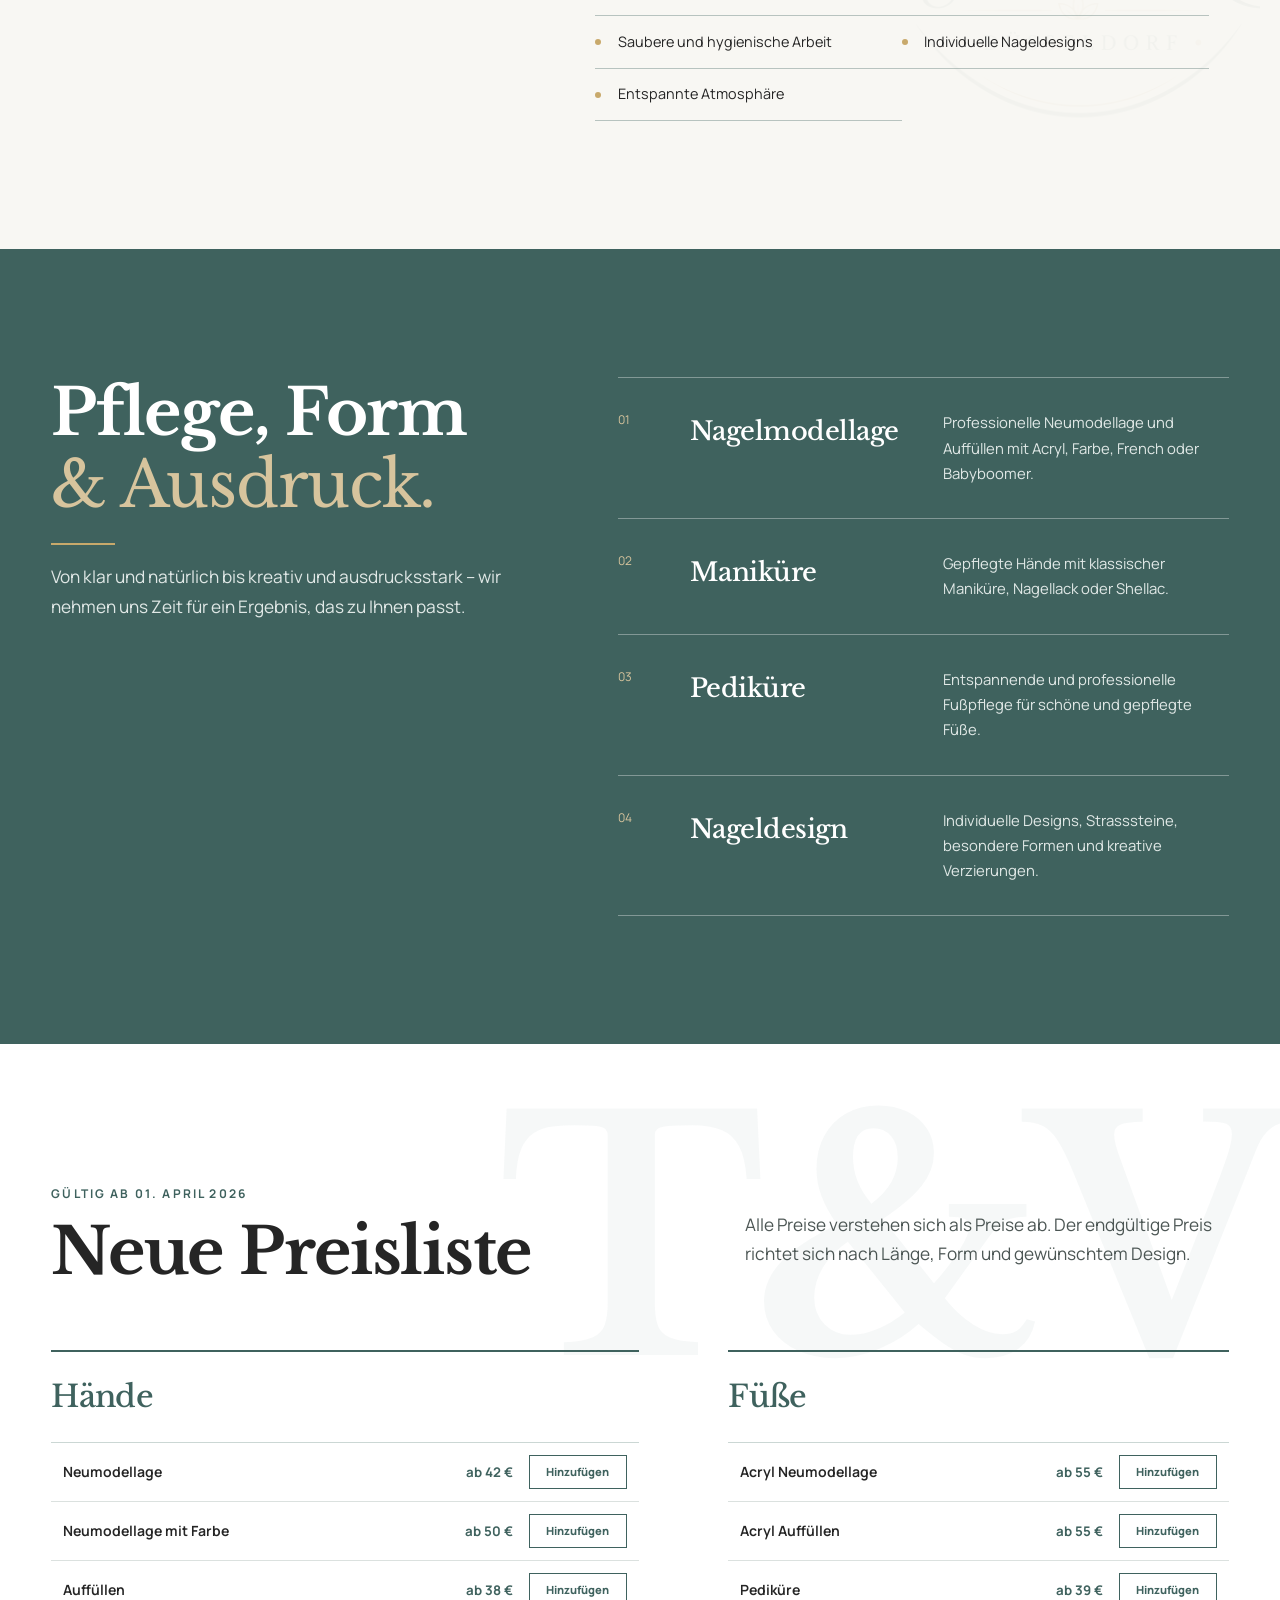
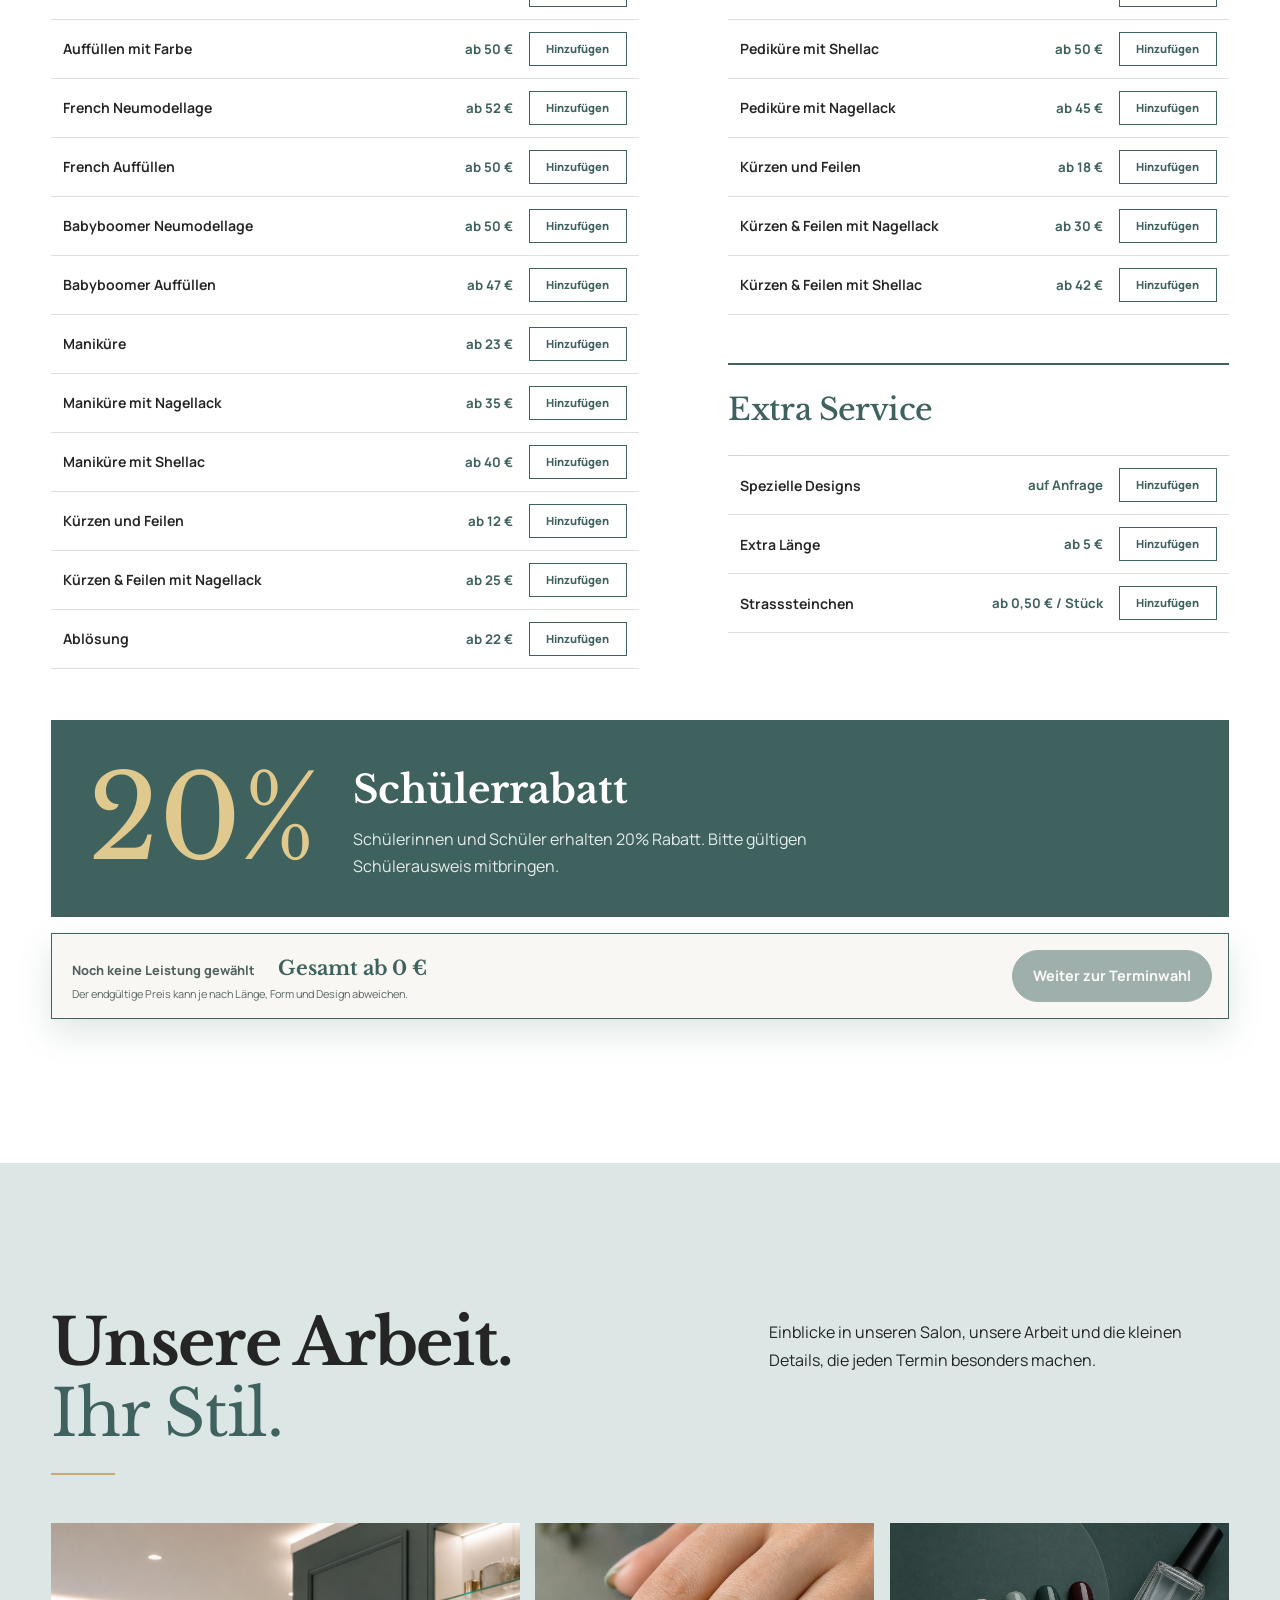
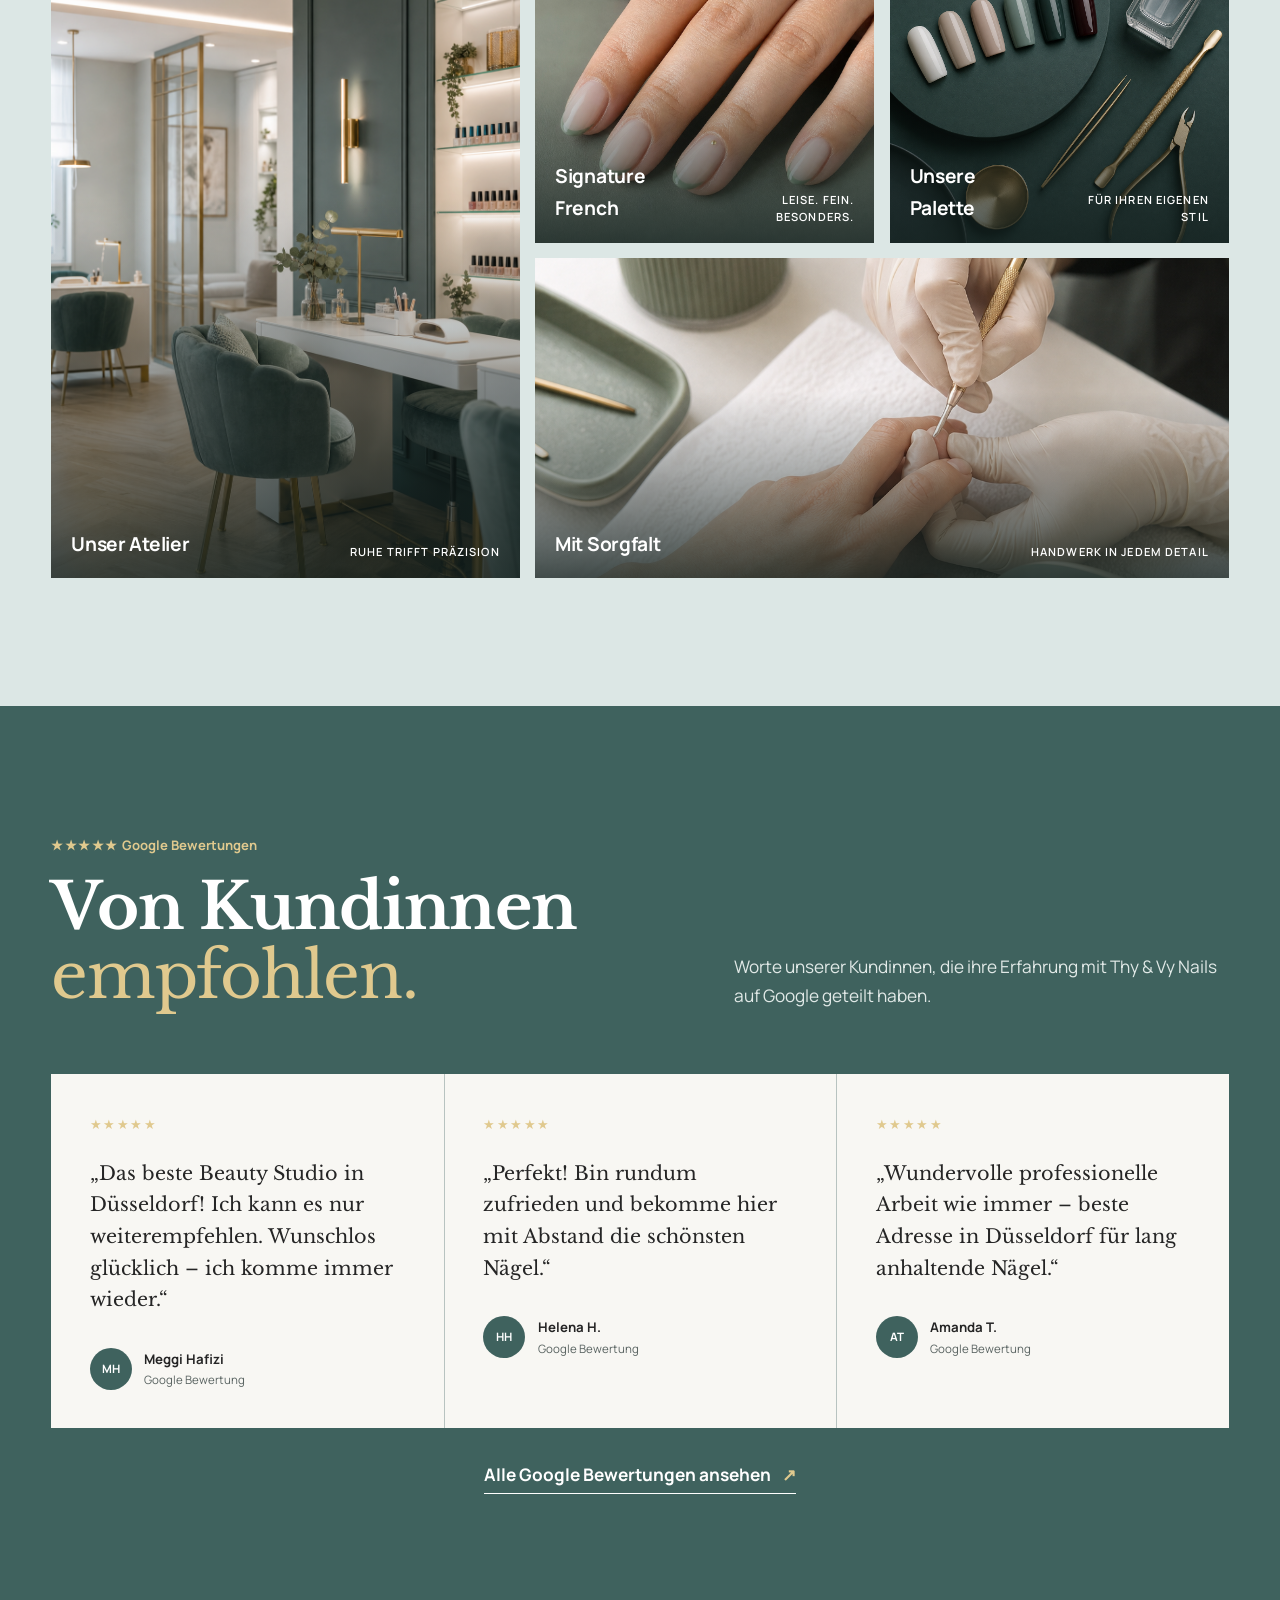
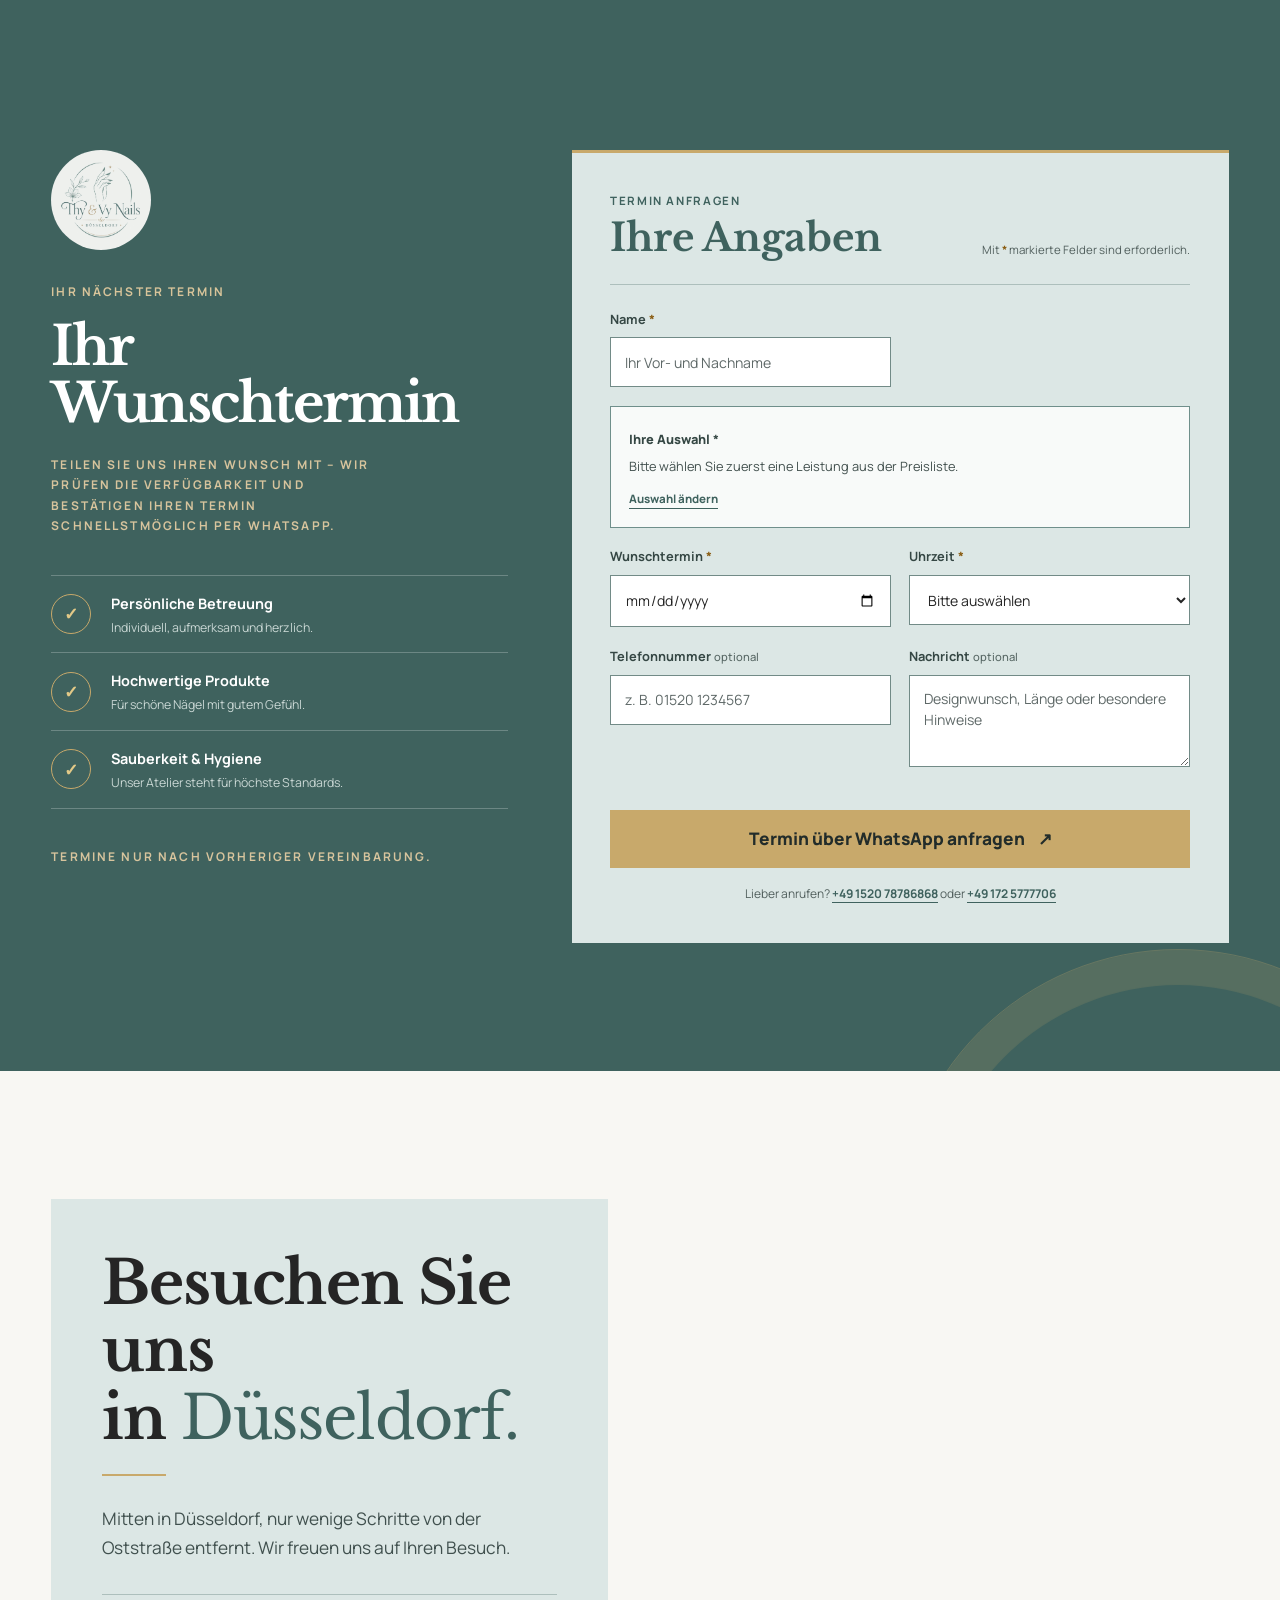
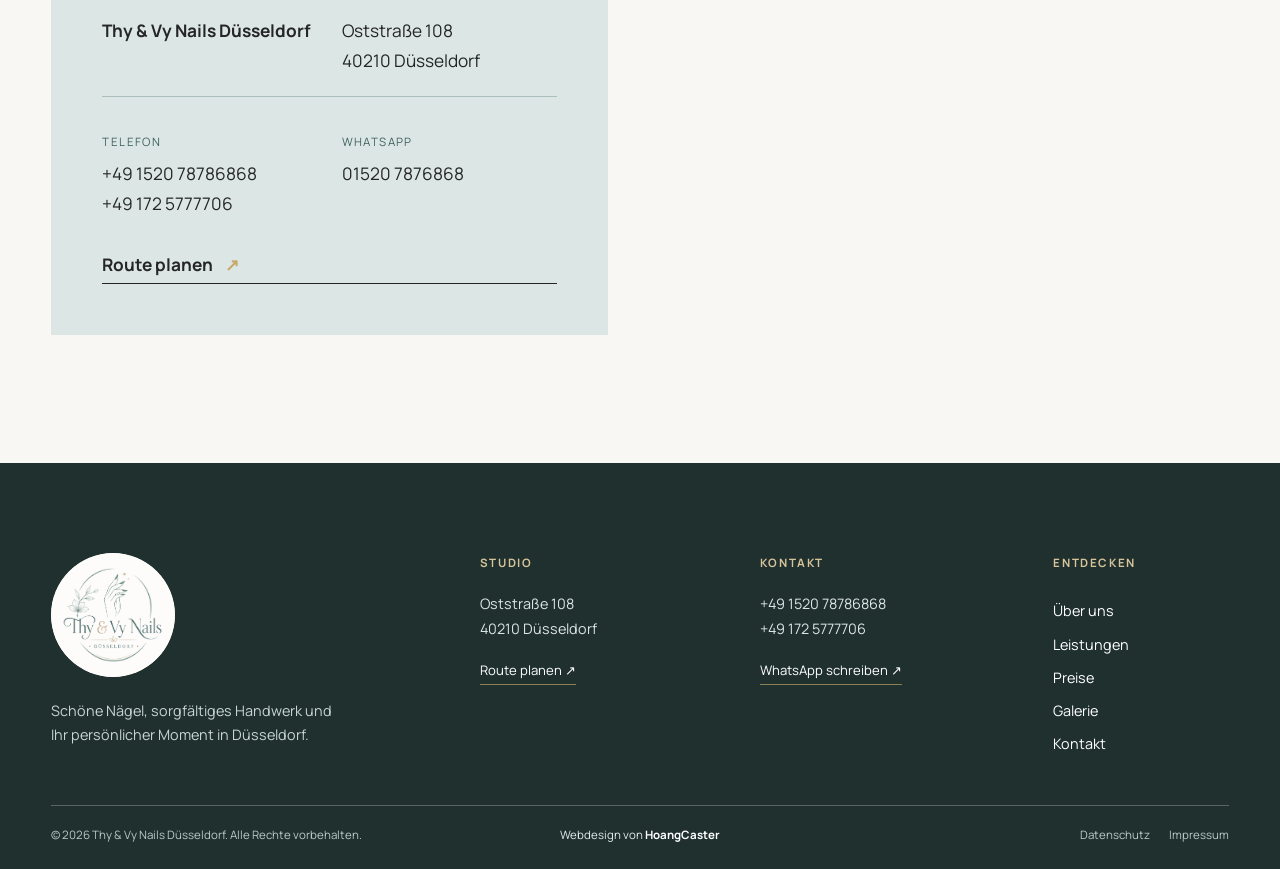
==== commit 33bf0a9f: "upload" ====
--- a/index.html
+++ b/index.html
@@ -100,29 +100,44 @@
       <div class="price-layout">
         <div class="price-group reveal">
           <h3>Hände</h3>
-          <dl>
-            <div><dt>Neumodellage</dt><dd>ab 42 €</dd></div><div><dt>Neumodellage mit Farbe</dt><dd>ab 50 €</dd></div>
-            <div><dt>Auffüllen</dt><dd>ab 38 €</dd></div><div><dt>Auffüllen mit Farbe</dt><dd>ab 50 €</dd></div>
-            <div><dt>French Neumodellage</dt><dd>ab 52 €</dd></div><div><dt>French Auffüllen</dt><dd>ab 50 €</dd></div>
-            <div><dt>Babyboomer Neumodellage</dt><dd>ab 50 €</dd></div><div><dt>Babyboomer Auffüllen</dt><dd>ab 47 €</dd></div>
-            <div><dt>Maniküre</dt><dd>ab 23 €</dd></div><div><dt>Maniküre mit Nagellack</dt><dd>ab 35 €</dd></div>
-            <div><dt>Maniküre mit Shellac</dt><dd>ab 40 €</dd></div><div><dt>Kürzen und Feilen</dt><dd>ab 12 €</dd></div>
-            <div><dt>Kürzen &amp; Feilen mit Nagellack</dt><dd>ab 25 €</dd></div><div><dt>Ablösung</dt><dd>ab 22 €</dd></div>
-          </dl>
+          <div class="menu-list">
+            <div class="price-option"><input id="service-hand-1" type="checkbox" data-service="Neumodellage" data-price="42"><label for="service-hand-1"><span>Neumodellage</span><strong>ab 42 €</strong><i>Hinzufügen</i></label></div>
+            <div class="price-option"><input id="service-hand-2" type="checkbox" data-service="Neumodellage mit Farbe" data-price="50"><label for="service-hand-2"><span>Neumodellage mit Farbe</span><strong>ab 50 €</strong><i>Hinzufügen</i></label></div>
+            <div class="price-option"><input id="service-hand-3" type="checkbox" data-service="Auffüllen" data-price="38"><label for="service-hand-3"><span>Auffüllen</span><strong>ab 38 €</strong><i>Hinzufügen</i></label></div>
+            <div class="price-option"><input id="service-hand-4" type="checkbox" data-service="Auffüllen mit Farbe" data-price="50"><label for="service-hand-4"><span>Auffüllen mit Farbe</span><strong>ab 50 €</strong><i>Hinzufügen</i></label></div>
+            <div class="price-option"><input id="service-hand-5" type="checkbox" data-service="French Neumodellage" data-price="52"><label for="service-hand-5"><span>French Neumodellage</span><strong>ab 52 €</strong><i>Hinzufügen</i></label></div>
+            <div class="price-option"><input id="service-hand-6" type="checkbox" data-service="French Auffüllen" data-price="50"><label for="service-hand-6"><span>French Auffüllen</span><strong>ab 50 €</strong><i>Hinzufügen</i></label></div>
+            <div class="price-option"><input id="service-hand-7" type="checkbox" data-service="Babyboomer Neumodellage" data-price="50"><label for="service-hand-7"><span>Babyboomer Neumodellage</span><strong>ab 50 €</strong><i>Hinzufügen</i></label></div>
+            <div class="price-option"><input id="service-hand-8" type="checkbox" data-service="Babyboomer Auffüllen" data-price="47"><label for="service-hand-8"><span>Babyboomer Auffüllen</span><strong>ab 47 €</strong><i>Hinzufügen</i></label></div>
+            <div class="price-option"><input id="service-hand-9" type="checkbox" data-service="Maniküre" data-price="23"><label for="service-hand-9"><span>Maniküre</span><strong>ab 23 €</strong><i>Hinzufügen</i></label></div>
+            <div class="price-option"><input id="service-hand-10" type="checkbox" data-service="Maniküre mit Nagellack" data-price="35"><label for="service-hand-10"><span>Maniküre mit Nagellack</span><strong>ab 35 €</strong><i>Hinzufügen</i></label></div>
+            <div class="price-option"><input id="service-hand-11" type="checkbox" data-service="Maniküre mit Shellac" data-price="40"><label for="service-hand-11"><span>Maniküre mit Shellac</span><strong>ab 40 €</strong><i>Hinzufügen</i></label></div>
+            <div class="price-option"><input id="service-hand-12" type="checkbox" data-service="Kürzen und Feilen (Hände)" data-price="12"><label for="service-hand-12"><span>Kürzen und Feilen</span><strong>ab 12 €</strong><i>Hinzufügen</i></label></div>
+            <div class="price-option"><input id="service-hand-13" type="checkbox" data-service="Kürzen &amp; Feilen mit Nagellack (Hände)" data-price="25"><label for="service-hand-13"><span>Kürzen &amp; Feilen mit Nagellack</span><strong>ab 25 €</strong><i>Hinzufügen</i></label></div>
+            <div class="price-option"><input id="service-hand-14" type="checkbox" data-service="Ablösung" data-price="22"><label for="service-hand-14"><span>Ablösung</span><strong>ab 22 €</strong><i>Hinzufügen</i></label></div>
+          </div>
         </div>
         <div>
           <div class="price-group reveal">
             <h3>Füße</h3>
-            <dl>
-              <div><dt>Acryl Neumodellage</dt><dd>ab 55 €</dd></div><div><dt>Acryl Auffüllen</dt><dd>ab 55 €</dd></div>
-              <div><dt>Pediküre</dt><dd>ab 39 €</dd></div><div><dt>Pediküre mit Shellac</dt><dd>ab 50 €</dd></div>
-              <div><dt>Pediküre mit Nagellack</dt><dd>ab 45 €</dd></div><div><dt>Kürzen und Feilen</dt><dd>ab 18 €</dd></div>
-              <div><dt>Kürzen &amp; Feilen mit Nagellack</dt><dd>ab 30 €</dd></div><div><dt>Kürzen &amp; Feilen mit Shellac</dt><dd>ab 42 €</dd></div>
-            </dl>
+            <div class="menu-list">
+              <div class="price-option"><input id="service-foot-1" type="checkbox" data-service="Acryl Neumodellage (Füße)" data-price="55"><label for="service-foot-1"><span>Acryl Neumodellage</span><strong>ab 55 €</strong><i>Hinzufügen</i></label></div>
+              <div class="price-option"><input id="service-foot-2" type="checkbox" data-service="Acryl Auffüllen (Füße)" data-price="55"><label for="service-foot-2"><span>Acryl Auffüllen</span><strong>ab 55 €</strong><i>Hinzufügen</i></label></div>
+              <div class="price-option"><input id="service-foot-3" type="checkbox" data-service="Pediküre" data-price="39"><label for="service-foot-3"><span>Pediküre</span><strong>ab 39 €</strong><i>Hinzufügen</i></label></div>
+              <div class="price-option"><input id="service-foot-4" type="checkbox" data-service="Pediküre mit Shellac" data-price="50"><label for="service-foot-4"><span>Pediküre mit Shellac</span><strong>ab 50 €</strong><i>Hinzufügen</i></label></div>
+              <div class="price-option"><input id="service-foot-5" type="checkbox" data-service="Pediküre mit Nagellack" data-price="45"><label for="service-foot-5"><span>Pediküre mit Nagellack</span><strong>ab 45 €</strong><i>Hinzufügen</i></label></div>
+              <div class="price-option"><input id="service-foot-6" type="checkbox" data-service="Kürzen und Feilen (Füße)" data-price="18"><label for="service-foot-6"><span>Kürzen und Feilen</span><strong>ab 18 €</strong><i>Hinzufügen</i></label></div>
+              <div class="price-option"><input id="service-foot-7" type="checkbox" data-service="Kürzen &amp; Feilen mit Nagellack (Füße)" data-price="30"><label for="service-foot-7"><span>Kürzen &amp; Feilen mit Nagellack</span><strong>ab 30 €</strong><i>Hinzufügen</i></label></div>
+              <div class="price-option"><input id="service-foot-8" type="checkbox" data-service="Kürzen &amp; Feilen mit Shellac (Füße)" data-price="42"><label for="service-foot-8"><span>Kürzen &amp; Feilen mit Shellac</span><strong>ab 42 €</strong><i>Hinzufügen</i></label></div>
+            </div>
           </div>
           <div class="price-group extra reveal">
             <h3>Extra Service</h3>
-            <dl><div><dt>Spezielle Designs</dt><dd>auf Anfrage</dd></div><div><dt>Extra Länge</dt><dd>ab 5 €</dd></div><div><dt>Strasssteinchen</dt><dd>ab 0,50 € / Stück</dd></div></dl>
+            <div class="menu-list">
+              <div class="price-option"><input id="service-extra-1" type="checkbox" data-service="Spezielle Designs" data-price=""><label for="service-extra-1"><span>Spezielle Designs</span><strong>auf Anfrage</strong><i>Hinzufügen</i></label></div>
+              <div class="price-option"><input id="service-extra-2" type="checkbox" data-service="Extra Länge" data-price="5"><label for="service-extra-2"><span>Extra Länge</span><strong>ab 5 €</strong><i>Hinzufügen</i></label></div>
+              <div class="price-option"><input id="service-extra-3" type="checkbox" data-service="Strasssteinchen (1 Stück)" data-price="0.5"><label for="service-extra-3"><span>Strasssteinchen</span><strong>ab 0,50 € / Stück</strong><i>Hinzufügen</i></label></div>
+            </div>
           </div>
         </div>
       </div>
@@ -133,7 +148,10 @@
           <p>Schülerinnen und Schüler erhalten 20% Rabatt. Bitte gültigen Schülerausweis mitbringen.</p>
         </div>
       </aside>
-      <a class="button pricing-button" href="#termin">Jetzt Termin vereinbaren</a>
+      <div class="service-cart" id="service-cart" aria-live="polite">
+        <div><span id="cart-count">Noch keine Leistung gewählt</span><strong id="cart-total">Gesamt ab 0 €</strong><small>Der endgültige Preis kann je nach Länge, Form und Design abweichen.</small></div>
+        <a class="button pricing-button is-disabled" id="continue-booking" href="#termin" aria-disabled="true">Weiter zur Terminwahl</a>
+      </div>
     </section>
 
     <section class="gallery section" id="galerie">
@@ -200,25 +218,11 @@
             <input type="text" name="name" autocomplete="name" placeholder="Ihr Vor- und Nachname" required>
             <small class="field-error">Bitte geben Sie Ihren Namen ein.</small>
           </label>
-          <fieldset class="form-field service-field" id="service-field">
-            <legend>Dienstleistungen <b>*</b></legend>
-            <span class="service-hint">Mehrfachauswahl möglich</span>
-            <div class="service-options">
-              <label><input type="checkbox" name="service" value="Nagelmodellage – Neumodellage"><span>Nagelmodellage – Neumodellage</span></label>
-              <label><input type="checkbox" name="service" value="Nagelmodellage – Auffüllen"><span>Nagelmodellage – Auffüllen</span></label>
-              <label><input type="checkbox" name="service" value="French / Babyboomer"><span>French / Babyboomer</span></label>
-              <label><input type="checkbox" name="service" value="Maniküre"><span>Maniküre</span></label>
-              <label><input type="checkbox" name="service" value="Maniküre mit Nagellack"><span>Maniküre mit Nagellack</span></label>
-              <label><input type="checkbox" name="service" value="Maniküre mit Shellac"><span>Maniküre mit Shellac</span></label>
-              <label><input type="checkbox" name="service" value="Pediküre"><span>Pediküre</span></label>
-              <label><input type="checkbox" name="service" value="Pediküre mit Nagellack"><span>Pediküre mit Nagellack</span></label>
-              <label><input type="checkbox" name="service" value="Pediküre mit Shellac"><span>Pediküre mit Shellac</span></label>
-              <label><input type="checkbox" name="service" value="Ablösung"><span>Ablösung</span></label>
-              <label><input type="checkbox" name="service" value="Individuelles Nageldesign"><span>Individuelles Nageldesign</span></label>
-              <label><input type="checkbox" name="service" value="Extra Länge / Strasssteinchen"><span>Extra Länge / Strasssteinchen</span></label>
-            </div>
-            <small class="field-error service-error">Bitte wählen Sie mindestens eine Dienstleistung.</small>
-          </fieldset>
+          <div class="selected-services" id="selected-services">
+            <span>Ihre Auswahl <b>*</b></span>
+            <p id="selected-services-list">Bitte wählen Sie zuerst eine Leistung aus der Preisliste.</p>
+            <a href="#preise">Auswahl ändern</a>
+          </div>
           <label class="form-field">
             <span>Wunschtermin <b>*</b></span>
             <input type="date" name="date" required>
--- a/styles.css
+++ b/styles.css
@@ -245,3 +245,39 @@
 .student-offer{max-width:var(--max);padding:clamp(1.5rem,3vw,2.3rem);background:var(--deep);color:#fff;border:0}.student-offer-value{font-size:clamp(4rem,9vw,7.5rem);color:#e0c98e}.student-offer strong{font-size:clamp(1.6rem,3vw,2.4rem);color:#fff}.student-offer p{color:#e2ebe9;font-size:1rem}.pricing-button{margin-top:2rem}
 .reviews{background:var(--deep);color:#fff}.reviews-kicker,.reviews h2 em,.reviews-kicker span,.review-stars{color:#e0c98e}.reviews-head>p{color:#e1e9e7}.review-list{background:var(--canvas);color:var(--ink);border:0}.review-quote+.review-quote{border-color:rgba(63,98,94,.35)}.reviews-link{color:#fff}.reviews-link span{color:#e0c98e}
 @media(max-width:680px){.hero-offer{margin-top:1.5rem}.student-offer{display:block}.student-offer-value{display:block;margin-bottom:.8rem}.reviews-link{max-width:none;justify-content:center;text-align:center}}
+
+/* Selectable price list and live service cart */
+.menu-list{border-top:1px solid #cbd7d4}
+.price-option{position:relative;border-bottom:1px solid #dbe1df}
+.price-option input{position:absolute;width:1px;height:1px;opacity:0;pointer-events:none}
+.price-option label{min-height:58px;display:grid;grid-template-columns:minmax(0,1fr) auto 98px;align-items:center;gap:1rem;padding:.65rem .75rem;cursor:pointer;transition:background .2s,color .2s,box-shadow .2s}
+.price-option label span{min-width:0;font-size:.88rem;font-weight:650;line-height:1.35}
+.price-option label strong{font-size:.83rem;white-space:nowrap;color:var(--deep)}
+.price-option label i{min-height:34px;display:grid;place-items:center;border:1px solid var(--deep);font-size:.7rem;font-style:normal;font-weight:800;color:var(--deep);transition:background .2s,color .2s}
+.price-option label:hover{background:#edf3f1}
+.price-option input:focus-visible+label{outline:3px solid rgba(63,98,94,.3);outline-offset:-3px}
+.price-option input:checked+label{background:var(--deep);color:#fff;box-shadow:inset 4px 0 0 var(--gold)}
+.price-option input:checked+label strong{color:#e4d1a7}
+.price-option input:checked+label i{background:var(--gold);border-color:var(--gold);color:#243735}
+.price-option input:checked+label i:after{content:" ✓"}
+.service-cart{position:sticky;z-index:10;bottom:1rem;margin-top:2rem;padding:1rem 1rem 1rem 1.25rem;display:flex;align-items:center;justify-content:space-between;gap:1.5rem;background:var(--canvas);border:1px solid var(--deep);box-shadow:0 14px 35px rgba(63,98,94,.16)}
+.service-cart>div{display:grid;grid-template-columns:auto auto;column-gap:1.4rem;align-items:baseline}
+.service-cart span{font-size:.8rem;font-weight:750;color:#52605e}
+.service-cart strong{font-family:var(--serif);font-size:1.25rem;color:var(--deep)}
+.service-cart small{grid-column:1/-1;margin-top:.12rem;color:#5b6563;font-size:.68rem;line-height:1.4}
+.service-cart .pricing-button{margin:0;flex:0 0 auto}
+.button.is-disabled{opacity:.48;cursor:not-allowed;transform:none}
+.selected-services{grid-column:1/-1;padding:1rem 1.1rem;background:#f8faf9;border:1px solid var(--green)}
+.selected-services>span{font-size:.8rem;font-weight:800;color:#354744}
+.selected-services p{margin:.3rem 0;font-size:.8rem;line-height:1.55;color:#43514f}
+.selected-services a{display:inline-block;border-bottom:1px solid currentColor;color:var(--deep);font-size:.72rem;font-weight:750}
+.selected-services.is-invalid{border-color:#9d3931}
+@media(max-width:680px){
+  .price-option label{grid-template-columns:minmax(0,1fr) auto;gap:.35rem 1rem;padding:.75rem .35rem}
+  .price-option label i{grid-column:1/-1;width:max-content;min-height:30px;padding:0 .7rem}
+  .service-cart{bottom:.5rem;display:block;padding:.9rem}
+  .service-cart>div{display:block}
+  .service-cart span,.service-cart strong,.service-cart small{display:block}
+  .service-cart strong{margin:.12rem 0}
+  .service-cart .pricing-button{width:100%;margin-top:.7rem}
+}
